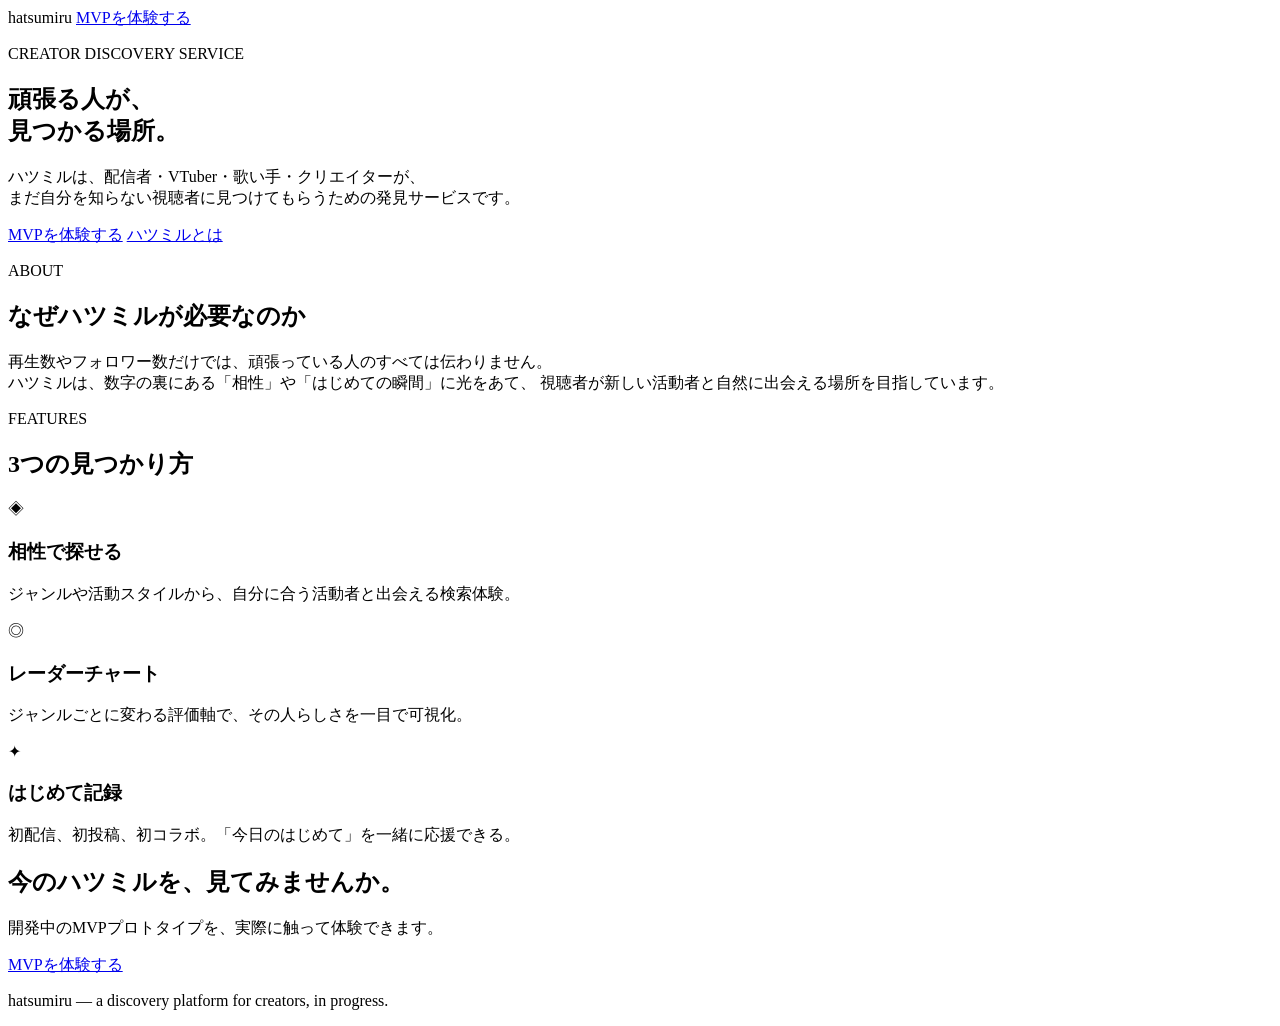
==== index.html @ c7d08354 "Rename hatsumiru-site/index.html to index.html" ====
<!DOCTYPE html>
<html lang="ja">
<head>
<meta charset="UTF-8">
<meta name="viewport" content="width=device-width, initial-scale=1.0">
<title>ハツミル - 頑張る人が、見つかる場所。</title>
<meta name="description" content="ハツミルは、配信者・VTuber・歌い手・クリエイターが、まだ自分を知らない視聴者に見つけてもらうための発見サービスです。">
<link rel="preconnect" href="https://fonts.googleapis.com">
<link href="https://fonts.googleapis.com/css2?family=Zen+Kaku+Gothic+New:wght@500;700;900&family=Noto+Sans+JP:wght@400;500;700&family=JetBrains+Mono:wght@400;500&display=swap" rel="stylesheet">
<link rel="stylesheet" href="styles.css">
</head>
<body>

<div class="bg-glow"></div>

<header class="nav">
  <div class="nav-inner">
    <span class="logo">hatsumiru</span>
    <a href="mvp/" class="nav-cta">MVPを体験する</a>
  </div>
</header>

<main>

  <section class="hero">
    <p class="eyebrow mono">CREATOR DISCOVERY SERVICE</p>
    <h1 class="hero-title">
      頑張る人が、<br>見つかる場所。
    </h1>
    <p class="hero-lead">
      ハツミルは、配信者・VTuber・歌い手・クリエイターが、<br class="br-pc">
      まだ自分を知らない視聴者に見つけてもらうための発見サービスです。
    </p>
    <div class="hero-actions">
      <a href="mvp/" class="btn btn-primary">MVPを体験する</a>
      <a href="#about" class="btn btn-ghost">ハツミルとは</a>
    </div>
  </section>

  <section id="about" class="section">
    <p class="section-label mono">ABOUT</p>
    <h2 class="section-title">なぜハツミルが必要なのか</h2>
    <p class="section-text">
      再生数やフォロワー数だけでは、頑張っている人のすべては伝わりません。<br>
      ハツミルは、数字の裏にある「相性」や「はじめての瞬間」に光をあて、
      視聴者が新しい活動者と自然に出会える場所を目指しています。
    </p>
  </section>

  <section class="section features">
    <p class="section-label mono">FEATURES</p>
    <h2 class="section-title">3つの見つかり方</h2>

    <div class="feature-grid">
      <div class="feature-card">
        <div class="feature-icon">◈</div>
        <h3>相性で探せる</h3>
        <p>ジャンルや活動スタイルから、自分に合う活動者と出会える検索体験。</p>
      </div>
      <div class="feature-card">
        <div class="feature-icon">◎</div>
        <h3>レーダーチャート</h3>
        <p>ジャンルごとに変わる評価軸で、その人らしさを一目で可視化。</p>
      </div>
      <div class="feature-card">
        <div class="feature-icon">✦</div>
        <h3>はじめて記録</h3>
        <p>初配信、初投稿、初コラボ。「今日のはじめて」を一緒に応援できる。</p>
      </div>
    </div>
  </section>

  <section class="section cta">
    <h2 class="section-title">今のハツミルを、見てみませんか。</h2>
    <p class="section-text">開発中のMVPプロトタイプを、実際に触って体験できます。</p>
    <a href="mvp/" class="btn btn-primary btn-large">MVPを体験する</a>
  </section>

</main>

<footer class="footer">
  <p class="mono">hatsumiru — a discovery platform for creators, in progress.</p>
</footer>

<script src="script.js"></script>
</body>
</html>
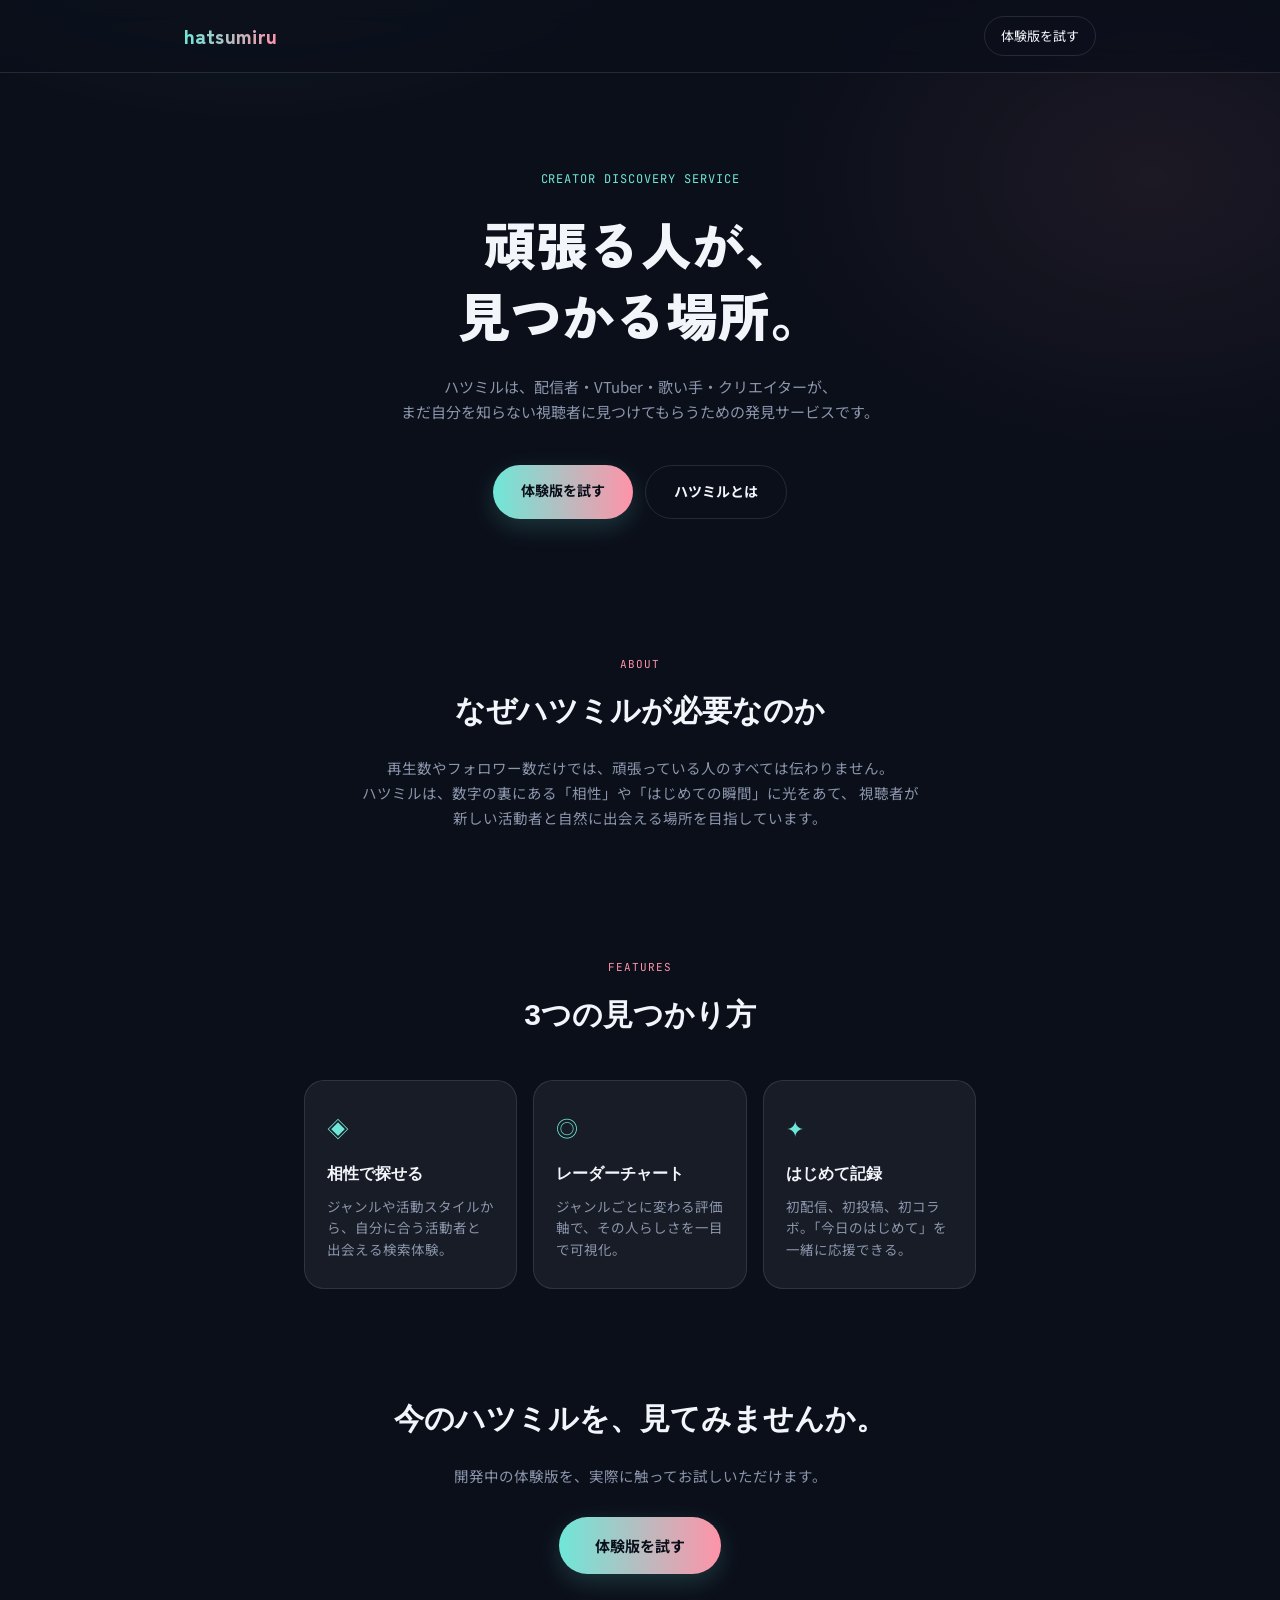
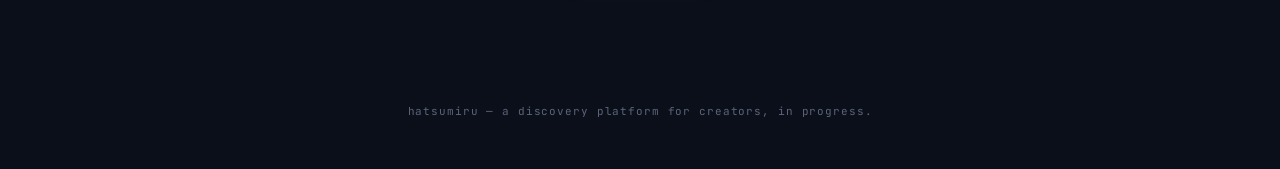
==== commit 6ff67b55: "Update index.html" ====
--- a/index.html
+++ b/index.html
@@ -16,7 +16,7 @@
 <header class="nav">
   <div class="nav-inner">
     <span class="logo">hatsumiru</span>
-    <a href="mvp/" class="nav-cta">MVPを体験する</a>
+    <a href="mvp/" class="nav-cta">体験版を試す</a>
   </div>
 </header>
 
@@ -32,7 +32,7 @@
       まだ自分を知らない視聴者に見つけてもらうための発見サービスです。
     </p>
     <div class="hero-actions">
-      <a href="mvp/" class="btn btn-primary">MVPを体験する</a>
+      <a href="mvp/" class="btn btn-primary">体験版を試す</a>
       <a href="#about" class="btn btn-ghost">ハツミルとは</a>
     </div>
   </section>
@@ -72,8 +72,8 @@
 
   <section class="section cta">
     <h2 class="section-title">今のハツミルを、見てみませんか。</h2>
-    <p class="section-text">開発中のMVPプロトタイプを、実際に触って体験できます。</p>
-    <a href="mvp/" class="btn btn-primary btn-large">MVPを体験する</a>
+    <p class="section-text">開発中の体験版を、実際に触ってお試しいただけます。</p>
+    <a href="mvp/" class="btn btn-primary btn-large">体験版を試す</a>
   </section>
 
 </main>
--- a/styles.css
+++ b/styles.css
@@ -0,0 +1,201 @@
+:root{
+  --bg: #0B0F1A;
+  --bg-soft: #10162A;
+  --glass: rgba(255,255,255,0.055);
+  --glass-strong: rgba(255,255,255,0.09);
+  --border: rgba(255,255,255,0.11);
+  --aqua: #6EE7D8;
+  --aqua-dim: rgba(110,231,216,0.35);
+  --coral: #FF93A8;
+  --coral-dim: rgba(255,147,168,0.35);
+  --text: #F2F5FA;
+  --muted: #8B96AC;
+  --muted-dim: #5B647A;
+}
+
+*{ box-sizing: border-box; margin: 0; padding: 0; }
+
+html{ scroll-behavior: smooth; }
+
+body{
+  background:
+    radial-gradient(ellipse 800px 500px at 20% -10%, rgba(110,231,216,0.10), transparent 60%),
+    radial-gradient(ellipse 700px 500px at 90% 10%, rgba(255,147,168,0.07), transparent 55%),
+    var(--bg);
+  color: var(--text);
+  font-family: 'Noto Sans JP', sans-serif;
+  min-height: 100vh;
+  line-height: 1.7;
+  overflow-x: hidden;
+}
+
+.mono{ font-family: 'JetBrains Mono', monospace; letter-spacing: 0.08em; }
+
+h1, h2, h3, .logo{ font-family: 'Zen Kaku Gothic New', sans-serif; }
+
+a{ color: inherit; text-decoration: none; }
+
+/* Nav */
+.nav{
+  position: sticky;
+  top: 0;
+  z-index: 20;
+  backdrop-filter: blur(12px);
+  background: rgba(11,15,26,0.7);
+  border-bottom: 1px solid var(--border);
+}
+.nav-inner{
+  max-width: 960px;
+  margin: 0 auto;
+  padding: 16px 24px;
+  display: flex;
+  align-items: center;
+  justify-content: space-between;
+}
+.logo{
+  font-weight: 900;
+  font-size: 20px;
+  letter-spacing: 0.02em;
+  background: linear-gradient(90deg, var(--aqua), var(--coral));
+  -webkit-background-clip: text;
+  background-clip: text;
+  color: transparent;
+}
+.nav-cta{
+  font-size: 13px;
+  padding: 8px 16px;
+  border: 1px solid var(--border);
+  border-radius: 999px;
+  color: var(--text);
+  transition: border-color .2s, color .2s;
+}
+.nav-cta:hover{ border-color: var(--aqua-dim); color: var(--aqua); }
+
+/* Hero */
+.hero{
+  max-width: 720px;
+  margin: 0 auto;
+  padding: 96px 24px 72px;
+  text-align: center;
+}
+.eyebrow{
+  font-size: 12px;
+  color: var(--aqua);
+  margin-bottom: 20px;
+}
+.hero-title{
+  font-weight: 900;
+  font-size: clamp(32px, 6vw, 52px);
+  line-height: 1.35;
+  margin-bottom: 24px;
+}
+.hero-lead{
+  color: var(--muted);
+  font-size: 15px;
+  margin-bottom: 40px;
+}
+.br-pc{ display: inline; }
+
+.hero-actions{
+  display: flex;
+  gap: 12px;
+  justify-content: center;
+  flex-wrap: wrap;
+}
+
+.btn{
+  display: inline-block;
+  padding: 14px 28px;
+  border-radius: 999px;
+  font-weight: 700;
+  font-size: 14px;
+  transition: transform .2s, box-shadow .2s, border-color .2s;
+}
+.btn-primary{
+  background: linear-gradient(90deg, var(--aqua), var(--coral));
+  color: #0B0F1A;
+  box-shadow: 0 8px 24px rgba(110,231,216,0.18);
+}
+.btn-primary:hover{ transform: translateY(-2px); }
+.btn-ghost{
+  border: 1px solid var(--border);
+  color: var(--text);
+}
+.btn-ghost:hover{ border-color: var(--aqua-dim); color: var(--aqua); }
+.btn-large{ padding: 16px 36px; font-size: 15px; }
+
+/* Sections */
+.section{
+  max-width: 720px;
+  margin: 0 auto;
+  padding: 64px 24px;
+  text-align: center;
+}
+.section-label{
+  font-size: 11px;
+  color: var(--coral);
+  margin-bottom: 12px;
+}
+.section-title{
+  font-size: clamp(22px, 4vw, 30px);
+  font-weight: 700;
+  margin-bottom: 20px;
+}
+.section-text{
+  color: var(--muted);
+  font-size: 14.5px;
+  max-width: 560px;
+  margin: 0 auto;
+}
+
+/* Features */
+.feature-grid{
+  display: grid;
+  grid-template-columns: repeat(3, 1fr);
+  gap: 16px;
+  margin-top: 40px;
+  text-align: left;
+}
+.feature-card{
+  background: var(--glass);
+  border: 1px solid var(--border);
+  border-radius: 20px;
+  padding: 28px 22px;
+  transition: border-color .2s, transform .2s;
+}
+.feature-card:hover{
+  border-color: var(--aqua-dim);
+  transform: translateY(-4px);
+}
+.feature-icon{
+  font-size: 22px;
+  color: var(--aqua);
+  margin-bottom: 14px;
+}
+.feature-card h3{
+  font-size: 16px;
+  margin-bottom: 8px;
+}
+.feature-card p{
+  color: var(--muted);
+  font-size: 13.5px;
+  line-height: 1.6;
+}
+
+.cta{
+  padding-top: 40px;
+  padding-bottom: 96px;
+}
+.cta .btn{ margin-top: 28px; }
+
+.footer{
+  text-align: center;
+  padding: 32px 24px 48px;
+  color: var(--muted-dim);
+  font-size: 11px;
+}
+
+@media (max-width: 640px){
+  .feature-grid{ grid-template-columns: 1fr; }
+  .br-pc{ display: none; }
+}
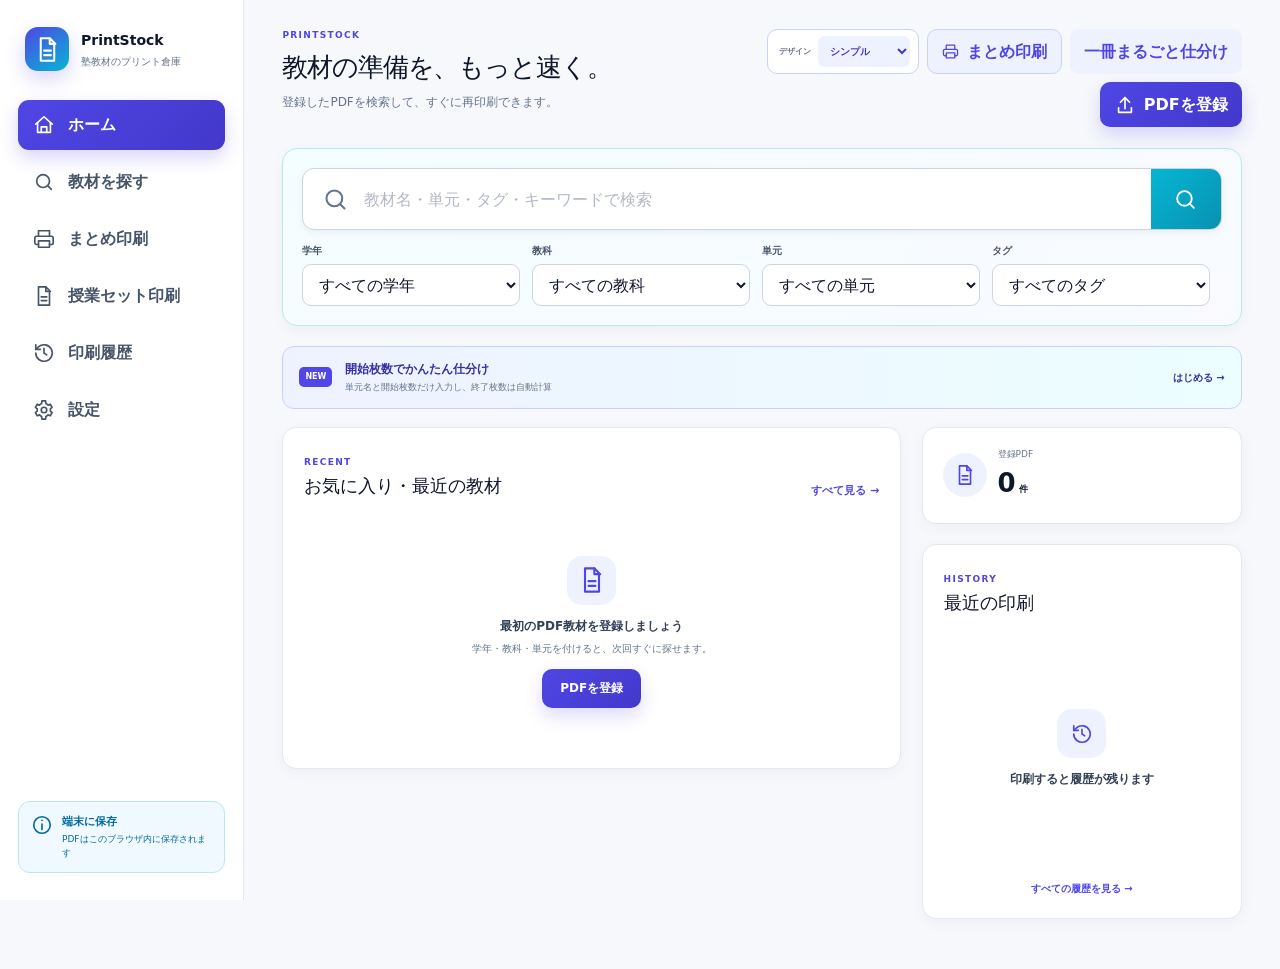
==== commit 67042d83: "Add files via upload" ====
--- a/index.html
+++ b/index.html
@@ -1,87 +1 @@
-<!DOCTYPE html>
-<html lang="ja">
-<head>
-<meta charset="UTF-8">
-<meta name="viewport" content="width=device-width, initial-scale=1.0">
-<title>ハツミル - 頑張る人が、見つかる場所。</title>
-<meta name="description" content="ハツミルは、配信者・VTuber・歌い手・クリエイターが、まだ自分を知らない視聴者に見つけてもらうための発見サービスです。">
-<link rel="preconnect" href="https://fonts.googleapis.com">
-<link href="https://fonts.googleapis.com/css2?family=Zen+Kaku+Gothic+New:wght@500;700;900&family=Noto+Sans+JP:wght@400;500;700&family=JetBrains+Mono:wght@400;500&display=swap" rel="stylesheet">
-<link rel="stylesheet" href="styles.css">
-</head>
-<body>
-
-<div class="bg-glow"></div>
-
-<header class="nav">
-  <div class="nav-inner">
-    <span class="logo">hatsumiru</span>
-    <a href="mvp/" class="nav-cta">体験版を試す</a>
-  </div>
-</header>
-
-<main>
-
-  <section class="hero">
-    <p class="eyebrow mono">CREATOR DISCOVERY SERVICE</p>
-    <h1 class="hero-title">
-      頑張る人が、<br>見つかる場所。
-    </h1>
-    <p class="hero-lead">
-      ハツミルは、配信者・VTuber・歌い手・クリエイターが、<br class="br-pc">
-      まだ自分を知らない視聴者に見つけてもらうための発見サービスです。
-    </p>
-    <div class="hero-actions">
-      <a href="mvp/" class="btn btn-primary">体験版を試す</a>
-      <a href="#about" class="btn btn-ghost">ハツミルとは</a>
-    </div>
-  </section>
-
-  <section id="about" class="section">
-    <p class="section-label mono">ABOUT</p>
-    <h2 class="section-title">なぜハツミルが必要なのか</h2>
-    <p class="section-text">
-      再生数やフォロワー数だけでは、頑張っている人のすべては伝わりません。<br>
-      ハツミルは、数字の裏にある「相性」や「はじめての瞬間」に光をあて、
-      視聴者が新しい活動者と自然に出会える場所を目指しています。
-    </p>
-  </section>
-
-  <section class="section features">
-    <p class="section-label mono">FEATURES</p>
-    <h2 class="section-title">3つの見つかり方</h2>
-
-    <div class="feature-grid">
-      <div class="feature-card">
-        <div class="feature-icon">◈</div>
-        <h3>相性で探せる</h3>
-        <p>ジャンルや活動スタイルから、自分に合う活動者と出会える検索体験。</p>
-      </div>
-      <div class="feature-card">
-        <div class="feature-icon">◎</div>
-        <h3>レーダーチャート</h3>
-        <p>ジャンルごとに変わる評価軸で、その人らしさを一目で可視化。</p>
-      </div>
-      <div class="feature-card">
-        <div class="feature-icon">✦</div>
-        <h3>はじめて記録</h3>
-        <p>初配信、初投稿、初コラボ。「今日のはじめて」を一緒に応援できる。</p>
-      </div>
-    </div>
-  </section>
-
-  <section class="section cta">
-    <h2 class="section-title">今のハツミルを、見てみませんか。</h2>
-    <p class="section-text">開発中の体験版を、実際に触ってお試しいただけます。</p>
-    <a href="mvp/" class="btn btn-primary btn-large">体験版を試す</a>
-  </section>
-
-</main>
-
-<footer class="footer">
-  <p class="mono">hatsumiru — a discovery platform for creators, in progress.</p>
-</footer>
-
-<script src="script.js"></script>
-</body>
-</html>
+<!doctype html><html lang="ja"><head><meta charset="UTF-8"/><meta name="viewport" content="width=device-width, initial-scale=1.0"/><title>PrintStock</title><script type="module" crossorigin src="/assets/boot.js"></script><link rel="stylesheet" crossorigin href="/assets/index-DSxW56pE.css"></head><body><div id="root"></div></body></html>
--- a/assets/index-DSxW56pE.css
+++ b/assets/index-DSxW56pE.css
@@ -0,0 +1 @@
+@layer theme{@theme default{--font-sans: ui-sans-serif, system-ui, sans-serif, "Apple Color Emoji", "Segoe UI Emoji", "Segoe UI Symbol", "Noto Color Emoji"; --font-serif: ui-serif, Georgia, Cambria, "Times New Roman", Times, serif; --font-mono: ui-monospace, SFMono-Regular, Menlo, Monaco, Consolas, "Liberation Mono", "Courier New", monospace; --color-red-50: oklch(97.1% .013 17.38); --color-red-100: oklch(93.6% .032 17.717); --color-red-200: oklch(88.5% .062 18.334); --color-red-300: oklch(80.8% .114 19.571); --color-red-400: oklch(70.4% .191 22.216); --color-red-500: oklch(63.7% .237 25.331); --color-red-600: oklch(57.7% .245 27.325); --color-red-700: oklch(50.5% .213 27.518); --color-red-800: oklch(44.4% .177 26.899); --color-red-900: oklch(39.6% .141 25.723); --color-red-950: oklch(25.8% .092 26.042); --color-orange-50: oklch(98% .016 73.684); --color-orange-100: oklch(95.4% .038 75.164); --color-orange-200: oklch(90.1% .076 70.697); --color-orange-300: oklch(83.7% .128 66.29); --color-orange-400: oklch(75% .183 55.934); --color-orange-500: oklch(70.5% .213 47.604); --color-orange-600: oklch(64.6% .222 41.116); --color-orange-700: oklch(55.3% .195 38.402); --color-orange-800: oklch(47% .157 37.304); --color-orange-900: oklch(40.8% .123 38.172); --color-orange-950: oklch(26.6% .079 36.259); --color-amber-50: oklch(98.7% .022 95.277); --color-amber-100: oklch(96.2% .059 95.617); --color-amber-200: oklch(92.4% .12 95.746); --color-amber-300: oklch(87.9% .169 91.605); --color-amber-400: oklch(82.8% .189 84.429); --color-amber-500: oklch(76.9% .188 70.08); --color-amber-600: oklch(66.6% .179 58.318); --color-amber-700: oklch(55.5% .163 48.998); --color-amber-800: oklch(47.3% .137 46.201); --color-amber-900: oklch(41.4% .112 45.904); --color-amber-950: oklch(27.9% .077 45.635); --color-yellow-50: oklch(98.7% .026 102.212); --color-yellow-100: oklch(97.3% .071 103.193); --color-yellow-200: oklch(94.5% .129 101.54); --color-yellow-300: oklch(90.5% .182 98.111); --color-yellow-400: oklch(85.2% .199 91.936); --color-yellow-500: oklch(79.5% .184 86.047); --color-yellow-600: oklch(68.1% .162 75.834); --color-yellow-700: oklch(55.4% .135 66.442); --color-yellow-800: oklch(47.6% .114 61.907); --color-yellow-900: oklch(42.1% .095 57.708); --color-yellow-950: oklch(28.6% .066 53.813); --color-lime-50: oklch(98.6% .031 120.757); --color-lime-100: oklch(96.7% .067 122.328); --color-lime-200: oklch(93.8% .127 124.321); --color-lime-300: oklch(89.7% .196 126.665); --color-lime-400: oklch(84.1% .238 128.85); --color-lime-500: oklch(76.8% .233 130.85); --color-lime-600: oklch(64.8% .2 131.684); --color-lime-700: oklch(53.2% .157 131.589); --color-lime-800: oklch(45.3% .124 130.933); --color-lime-900: oklch(40.5% .101 131.063); --color-lime-950: oklch(27.4% .072 132.109); --color-green-50: oklch(98.2% .018 155.826); --color-green-100: oklch(96.2% .044 156.743); --color-green-200: oklch(92.5% .084 155.995); --color-green-300: oklch(87.1% .15 154.449); --color-green-400: oklch(79.2% .209 151.711); --color-green-500: oklch(72.3% .219 149.579); --color-green-600: oklch(62.7% .194 149.214); --color-green-700: oklch(52.7% .154 150.069); --color-green-800: oklch(44.8% .119 151.328); --color-green-900: oklch(39.3% .095 152.535); --color-green-950: oklch(26.6% .065 152.934); --color-emerald-50: oklch(97.9% .021 166.113); --color-emerald-100: oklch(95% .052 163.051); --color-emerald-200: oklch(90.5% .093 164.15); --color-emerald-300: oklch(84.5% .143 164.978); --color-emerald-400: oklch(76.5% .177 163.223); --color-emerald-500: oklch(69.6% .17 162.48); --color-emerald-600: oklch(59.6% .145 163.225); --color-emerald-700: oklch(50.8% .118 165.612); --color-emerald-800: oklch(43.2% .095 166.913); --color-emerald-900: oklch(37.8% .077 168.94); --color-emerald-950: oklch(26.2% .051 172.552); --color-teal-50: oklch(98.4% .014 180.72); --color-teal-100: oklch(95.3% .051 180.801); --color-teal-200: oklch(91% .096 180.426); --color-teal-300: oklch(85.5% .138 181.071); --color-teal-400: oklch(77.7% .152 181.912); --color-teal-500: oklch(70.4% .14 182.503); --color-teal-600: oklch(60% .118 184.704); --color-teal-700: oklch(51.1% .096 186.391); --color-teal-800: oklch(43.7% .078 188.216); --color-teal-900: oklch(38.6% .063 188.416); --color-teal-950: oklch(27.7% .046 192.524); --color-cyan-50: oklch(98.4% .019 200.873); --color-cyan-100: oklch(95.6% .045 203.388); --color-cyan-200: oklch(91.7% .08 205.041); --color-cyan-300: oklch(86.5% .127 207.078); --color-cyan-400: oklch(78.9% .154 211.53); --color-cyan-500: oklch(71.5% .143 215.221); --color-cyan-600: oklch(60.9% .126 221.723); --color-cyan-700: oklch(52% .105 223.128); --color-cyan-800: oklch(45% .085 224.283); --color-cyan-900: oklch(39.8% .07 227.392); --color-cyan-950: oklch(30.2% .056 229.695); --color-sky-50: oklch(97.7% .013 236.62); --color-sky-100: oklch(95.1% .026 236.824); --color-sky-200: oklch(90.1% .058 230.902); --color-sky-300: oklch(82.8% .111 230.318); --color-sky-400: oklch(74.6% .16 232.661); --color-sky-500: oklch(68.5% .169 237.323); --color-sky-600: oklch(58.8% .158 241.966); --color-sky-700: oklch(50% .134 242.749); --color-sky-800: oklch(44.3% .11 240.79); --color-sky-900: oklch(39.1% .09 240.876); --color-sky-950: oklch(29.3% .066 243.157); --color-blue-50: oklch(97% .014 254.604); --color-blue-100: oklch(93.2% .032 255.585); --color-blue-200: oklch(88.2% .059 254.128); --color-blue-300: oklch(80.9% .105 251.813); --color-blue-400: oklch(70.7% .165 254.624); --color-blue-500: oklch(62.3% .214 259.815); --color-blue-600: oklch(54.6% .245 262.881); --color-blue-700: oklch(48.8% .243 264.376); --color-blue-800: oklch(42.4% .199 265.638); --color-blue-900: oklch(37.9% .146 265.522); --color-blue-950: oklch(28.2% .091 267.935); --color-indigo-50: oklch(96.2% .018 272.314); --color-indigo-100: oklch(93% .034 272.788); --color-indigo-200: oklch(87% .065 274.039); --color-indigo-300: oklch(78.5% .115 274.713); --color-indigo-400: oklch(67.3% .182 276.935); --color-indigo-500: oklch(58.5% .233 277.117); --color-indigo-600: oklch(51.1% .262 276.966); --color-indigo-700: oklch(45.7% .24 277.023); --color-indigo-800: oklch(39.8% .195 277.366); --color-indigo-900: oklch(35.9% .144 278.697); --color-indigo-950: oklch(25.7% .09 281.288); --color-violet-50: oklch(96.9% .016 293.756); --color-violet-100: oklch(94.3% .029 294.588); --color-violet-200: oklch(89.4% .057 293.283); --color-violet-300: oklch(81.1% .111 293.571); --color-violet-400: oklch(70.2% .183 293.541); --color-violet-500: oklch(60.6% .25 292.717); --color-violet-600: oklch(54.1% .281 293.009); --color-violet-700: oklch(49.1% .27 292.581); --color-violet-800: oklch(43.2% .232 292.759); --color-violet-900: oklch(38% .189 293.745); --color-violet-950: oklch(28.3% .141 291.089); --color-purple-50: oklch(97.7% .014 308.299); --color-purple-100: oklch(94.6% .033 307.174); --color-purple-200: oklch(90.2% .063 306.703); --color-purple-300: oklch(82.7% .119 306.383); --color-purple-400: oklch(71.4% .203 305.504); --color-purple-500: oklch(62.7% .265 303.9); --color-purple-600: oklch(55.8% .288 302.321); --color-purple-700: oklch(49.6% .265 301.924); --color-purple-800: oklch(43.8% .218 303.724); --color-purple-900: oklch(38.1% .176 304.987); --color-purple-950: oklch(29.1% .149 302.717); --color-fuchsia-50: oklch(97.7% .017 320.058); --color-fuchsia-100: oklch(95.2% .037 318.852); --color-fuchsia-200: oklch(90.3% .076 319.62); --color-fuchsia-300: oklch(83.3% .145 321.434); --color-fuchsia-400: oklch(74% .238 322.16); --color-fuchsia-500: oklch(66.7% .295 322.15); --color-fuchsia-600: oklch(59.1% .293 322.896); --color-fuchsia-700: oklch(51.8% .253 323.949); --color-fuchsia-800: oklch(45.2% .211 324.591); --color-fuchsia-900: oklch(40.1% .17 325.612); --color-fuchsia-950: oklch(29.3% .136 325.661); --color-pink-50: oklch(97.1% .014 343.198); --color-pink-100: oklch(94.8% .028 342.258); --color-pink-200: oklch(89.9% .061 343.231); --color-pink-300: oklch(82.3% .12 346.018); --color-pink-400: oklch(71.8% .202 349.761); --color-pink-500: oklch(65.6% .241 354.308); --color-pink-600: oklch(59.2% .249 .584); --color-pink-700: oklch(52.5% .223 3.958); --color-pink-800: oklch(45.9% .187 3.815); --color-pink-900: oklch(40.8% .153 2.432); --color-pink-950: oklch(28.4% .109 3.907); --color-rose-50: oklch(96.9% .015 12.422); --color-rose-100: oklch(94.1% .03 12.58); --color-rose-200: oklch(89.2% .058 10.001); --color-rose-300: oklch(81% .117 11.638); --color-rose-400: oklch(71.2% .194 13.428); --color-rose-500: oklch(64.5% .246 16.439); --color-rose-600: oklch(58.6% .253 17.585); --color-rose-700: oklch(51.4% .222 16.935); --color-rose-800: oklch(45.5% .188 13.697); --color-rose-900: oklch(41% .159 10.272); --color-rose-950: oklch(27.1% .105 12.094); --color-slate-50: oklch(98.4% .003 247.858); --color-slate-100: oklch(96.8% .007 247.896); --color-slate-200: oklch(92.9% .013 255.508); --color-slate-300: oklch(86.9% .022 252.894); --color-slate-400: oklch(70.4% .04 256.788); --color-slate-500: oklch(55.4% .046 257.417); --color-slate-600: oklch(44.6% .043 257.281); --color-slate-700: oklch(37.2% .044 257.287); --color-slate-800: oklch(27.9% .041 260.031); --color-slate-900: oklch(20.8% .042 265.755); --color-slate-950: oklch(12.9% .042 264.695); --color-gray-50: oklch(98.5% .002 247.839); --color-gray-100: oklch(96.7% .003 264.542); --color-gray-200: oklch(92.8% .006 264.531); --color-gray-300: oklch(87.2% .01 258.338); --color-gray-400: oklch(70.7% .022 261.325); --color-gray-500: oklch(55.1% .027 264.364); --color-gray-600: oklch(44.6% .03 256.802); --color-gray-700: oklch(37.3% .034 259.733); --color-gray-800: oklch(27.8% .033 256.848); --color-gray-900: oklch(21% .034 264.665); --color-gray-950: oklch(13% .028 261.692); --color-zinc-50: oklch(98.5% 0 0); --color-zinc-100: oklch(96.7% .001 286.375); --color-zinc-200: oklch(92% .004 286.32); --color-zinc-300: oklch(87.1% .006 286.286); --color-zinc-400: oklch(70.5% .015 286.067); --color-zinc-500: oklch(55.2% .016 285.938); --color-zinc-600: oklch(44.2% .017 285.786); --color-zinc-700: oklch(37% .013 285.805); --color-zinc-800: oklch(27.4% .006 286.033); --color-zinc-900: oklch(21% .006 285.885); --color-zinc-950: oklch(14.1% .005 285.823); --color-neutral-50: oklch(98.5% 0 0); --color-neutral-100: oklch(97% 0 0); --color-neutral-200: oklch(92.2% 0 0); --color-neutral-300: oklch(87% 0 0); --color-neutral-400: oklch(70.8% 0 0); --color-neutral-500: oklch(55.6% 0 0); --color-neutral-600: oklch(43.9% 0 0); --color-neutral-700: oklch(37.1% 0 0); --color-neutral-800: oklch(26.9% 0 0); --color-neutral-900: oklch(20.5% 0 0); --color-neutral-950: oklch(14.5% 0 0); --color-stone-50: oklch(98.5% .001 106.423); --color-stone-100: oklch(97% .001 106.424); --color-stone-200: oklch(92.3% .003 48.717); --color-stone-300: oklch(86.9% .005 56.366); --color-stone-400: oklch(70.9% .01 56.259); --color-stone-500: oklch(55.3% .013 58.071); --color-stone-600: oklch(44.4% .011 73.639); --color-stone-700: oklch(37.4% .01 67.558); --color-stone-800: oklch(26.8% .007 34.298); --color-stone-900: oklch(21.6% .006 56.043); --color-stone-950: oklch(14.7% .004 49.25); --color-mauve-50: oklch(98.5% 0 0); --color-mauve-100: oklch(96% .003 325.6); --color-mauve-200: oklch(92.2% .005 325.62); --color-mauve-300: oklch(86.5% .012 325.68); --color-mauve-400: oklch(71.1% .019 323.02); --color-mauve-500: oklch(54.2% .034 322.5); --color-mauve-600: oklch(43.5% .029 321.78); --color-mauve-700: oklch(36.4% .029 323.89); --color-mauve-800: oklch(26.3% .024 320.12); --color-mauve-900: oklch(21.2% .019 322.12); --color-mauve-950: oklch(14.5% .008 326); --color-olive-50: oklch(98.8% .003 106.5); --color-olive-100: oklch(96.6% .005 106.5); --color-olive-200: oklch(93% .007 106.5); --color-olive-300: oklch(88% .011 106.6); --color-olive-400: oklch(73.7% .021 106.9); --color-olive-500: oklch(58% .031 107.3); --color-olive-600: oklch(46.6% .025 107.3); --color-olive-700: oklch(39.4% .023 107.4); --color-olive-800: oklch(28.6% .016 107.4); --color-olive-900: oklch(22.8% .013 107.4); --color-olive-950: oklch(15.3% .006 107.1); --color-mist-50: oklch(98.7% .002 197.1); --color-mist-100: oklch(96.3% .002 197.1); --color-mist-200: oklch(92.5% .005 214.3); --color-mist-300: oklch(87.2% .007 219.6); --color-mist-400: oklch(72.3% .014 214.4); --color-mist-500: oklch(56% .021 213.5); --color-mist-600: oklch(45% .017 213.2); --color-mist-700: oklch(37.8% .015 216); --color-mist-800: oklch(27.5% .011 216.9); --color-mist-900: oklch(21.8% .008 223.9); --color-mist-950: oklch(14.8% .004 228.8); --color-taupe-50: oklch(98.6% .002 67.8); --color-taupe-100: oklch(96% .002 17.2); --color-taupe-200: oklch(92.2% .005 34.3); --color-taupe-300: oklch(86.8% .007 39.5); --color-taupe-400: oklch(71.4% .014 41.2); --color-taupe-500: oklch(54.7% .021 43.1); --color-taupe-600: oklch(43.8% .017 39.3); --color-taupe-700: oklch(36.7% .016 35.7); --color-taupe-800: oklch(26.8% .011 36.5); --color-taupe-900: oklch(21.4% .009 43.1); --color-taupe-950: oklch(14.7% .004 49.3); --color-black: #000; --color-white: #fff; --spacing: .25rem; --breakpoint-sm: 40rem; --breakpoint-md: 48rem; --breakpoint-lg: 64rem; --breakpoint-xl: 80rem; --breakpoint-2xl: 96rem; --container-3xs: 16rem; --container-2xs: 18rem; --container-xs: 20rem; --container-sm: 24rem; --container-md: 28rem; --container-lg: 32rem; --container-xl: 36rem; --container-2xl: 42rem; --container-3xl: 48rem; --container-4xl: 56rem; --container-5xl: 64rem; --container-6xl: 72rem; --container-7xl: 80rem; --text-xs: .75rem; --text-xs--line-height: calc(1 / .75); --text-sm: .875rem; --text-sm--line-height: calc(1.25 / .875); --text-base: 1rem; --text-base--line-height: calc(1.5 / 1); --text-lg: 1.125rem; --text-lg--line-height: calc(1.75 / 1.125); --text-xl: 1.25rem; --text-xl--line-height: calc(1.75 / 1.25); --text-2xl: 1.5rem; --text-2xl--line-height: calc(2 / 1.5); --text-3xl: 1.875rem; --text-3xl--line-height: calc(2.25 / 1.875); --text-4xl: 2.25rem; --text-4xl--line-height: calc(2.5 / 2.25); --text-5xl: 3rem; --text-5xl--line-height: 1; --text-6xl: 3.75rem; --text-6xl--line-height: 1; --text-7xl: 4.5rem; --text-7xl--line-height: 1; --text-8xl: 6rem; --text-8xl--line-height: 1; --text-9xl: 8rem; --text-9xl--line-height: 1; --font-weight-thin: 100; --font-weight-extralight: 200; --font-weight-light: 300; --font-weight-normal: 400; --font-weight-medium: 500; --font-weight-semibold: 600; --font-weight-bold: 700; --font-weight-extrabold: 800; --font-weight-black: 900; --tracking-tighter: -.05em; --tracking-tight: -.025em; --tracking-normal: 0em; --tracking-wide: .025em; --tracking-wider: .05em; --tracking-widest: .1em; --leading-tight: 1.25; --leading-snug: 1.375; --leading-normal: 1.5; --leading-relaxed: 1.625; --leading-loose: 2; --radius-xs: .125rem; --radius-sm: .25rem; --radius-md: .375rem; --radius-lg: .5rem; --radius-xl: .75rem; --radius-2xl: 1rem; --radius-3xl: 1.5rem; --radius-4xl: 2rem; --shadow-2xs: 0 1px #0000000d; --shadow-xs: 0 1px 2px 0 #0000000d; --shadow-sm: 0 1px 3px 0 #0000001a, 0 1px 2px -1px #0000001a; --shadow-md: 0 4px 6px -1px #0000001a, 0 2px 4px -2px #0000001a; --shadow-lg: 0 10px 15px -3px #0000001a, 0 4px 6px -4px #0000001a; --shadow-xl: 0 20px 25px -5px #0000001a, 0 8px 10px -6px #0000001a; --shadow-2xl: 0 25px 50px -12px #00000040; --inset-shadow-2xs: inset 0 1px #0000000d; --inset-shadow-xs: inset 0 1px 1px #0000000d; --inset-shadow-sm: inset 0 2px 4px #0000000d; --drop-shadow-xs: 0 1px 1px #0000000d; --drop-shadow-sm: 0 1px 2px #00000026; --drop-shadow-md: 0 3px 3px #0000001f; --drop-shadow-lg: 0 4px 4px #00000026; --drop-shadow-xl: 0 9px 7px #0000001a; --drop-shadow-2xl: 0 25px 25px #00000026; --text-shadow-2xs: 0px 1px 0px #00000026; --text-shadow-xs: 0px 1px 1px #0003; --text-shadow-sm: 0px 1px 0px #00000013, 0px 1px 1px #00000013, 0px 2px 2px #00000013; --text-shadow-md: 0px 1px 1px #0000001a, 0px 1px 2px #0000001a, 0px 2px 4px #0000001a; --text-shadow-lg: 0px 1px 2px #0000001a, 0px 3px 2px #0000001a, 0px 4px 8px #0000001a; --ease-in: cubic-bezier(.4, 0, 1, 1); --ease-out: cubic-bezier(0, 0, .2, 1); --ease-in-out: cubic-bezier(.4, 0, .2, 1); --animate-spin: spin 1s linear infinite; --animate-ping: ping 1s cubic-bezier(0, 0, .2, 1) infinite; --animate-pulse: pulse 2s cubic-bezier(.4, 0, .6, 1) infinite; --animate-bounce: bounce 1s infinite; @keyframes spin { to { transform: rotate(360deg); } } @keyframes ping { 75%, 100% { transform: scale(2); opacity: 0; } } @keyframes pulse { 50% { opacity: .5; } } @keyframes bounce { 0%, 100% { transform: translateY(-25%); animation-timing-function: cubic-bezier(.8, 0, 1, 1); } 50% { transform: none; animation-timing-function: cubic-bezier(0, 0, .2, 1); } } --blur-xs: 4px; --blur-sm: 8px; --blur-md: 12px; --blur-lg: 16px; --blur-xl: 24px; --blur-2xl: 40px; --blur-3xl: 64px; --perspective-dramatic: 100px; --perspective-near: 300px; --perspective-normal: 500px; --perspective-midrange: 800px; --perspective-distant: 1200px; --aspect-video: 16 / 9; --default-transition-duration: .15s; --default-transition-timing-function: cubic-bezier(.4, 0, .2, 1); --default-font-family: --theme(--font-sans, initial); --default-font-feature-settings: --theme(--font-sans--font-feature-settings, initial); --default-font-variation-settings: --theme(--font-sans--font-variation-settings, initial); --default-mono-font-family: --theme(--font-mono, initial); --default-mono-font-feature-settings: --theme(--font-mono--font-feature-settings, initial); --default-mono-font-variation-settings: --theme(--font-mono--font-variation-settings, initial);}@theme default inline reference{--blur: 8px; --shadow: 0 1px 3px 0 #0000001a, 0 1px 2px -1px #0000001a; --shadow-inner: inset 0 2px 4px 0 #0000000d; --drop-shadow: 0 1px 2px #0000001a, 0 1px 1px #0000000f; --radius: .25rem; --max-width-prose: 65ch;}}@layer base{*,:after,:before,::backdrop{box-sizing:border-box;border:0 solid;margin:0;padding:0}::file-selector-button{box-sizing:border-box;border:0 solid;margin:0;padding:0}html,:host{-webkit-text-size-adjust:100%;tab-size:4;line-height:1.5;font-family:--theme(--default-font-family, ui-sans-serif, system-ui, sans-serif, "Apple Color Emoji", "Segoe UI Emoji", "Segoe UI Symbol", "Noto Color Emoji");font-feature-settings:--theme(--default-font-feature-settings, normal);font-variation-settings:--theme(--default-font-variation-settings, normal);-webkit-tap-highlight-color:transparent}hr{height:0;color:inherit;border-top-width:1px}abbr:where([title]){-webkit-text-decoration:underline dotted;text-decoration:underline dotted}h1,h2,h3,h4,h5,h6{font-size:inherit;font-weight:inherit}a{color:inherit;-webkit-text-decoration:inherit;-webkit-text-decoration:inherit;text-decoration:inherit}b,strong{font-weight:bolder}code,kbd,samp,pre{font-family:--theme(--default-mono-font-family, ui-monospace, SFMono-Regular, Menlo, Monaco, Consolas, "Liberation Mono", "Courier New", monospace);font-feature-settings:--theme(--default-mono-font-feature-settings, normal);font-variation-settings:--theme(--default-mono-font-variation-settings, normal);font-size:1em}small{font-size:80%}sub,sup{vertical-align:baseline;font-size:75%;line-height:0;position:relative}sub{bottom:-.25em}sup{top:-.5em}table{text-indent:0;border-color:inherit;border-collapse:collapse}:-moz-focusring{outline:auto}progress{vertical-align:baseline}summary{display:list-item}ol,ul,menu{list-style:none}img,svg,video,canvas,audio,iframe,embed,object{vertical-align:middle;display:block}img,video{max-width:100%;height:auto}button,input,select,optgroup,textarea{font:inherit;font-feature-settings:inherit;font-variation-settings:inherit;letter-spacing:inherit;color:inherit;opacity:1;background-color:#0000;border-radius:0}::file-selector-button{font:inherit;font-feature-settings:inherit;font-variation-settings:inherit;letter-spacing:inherit;color:inherit;opacity:1;background-color:#0000;border-radius:0}:where(select:is([multiple],[size])) optgroup{font-weight:bolder}:where(select:is([multiple],[size])) optgroup option{padding-inline-start:20px}::file-selector-button{margin-inline-end:4px}::placeholder{opacity:1}@supports (not ((-webkit-appearance:-apple-pay-button))) or (contain-intrinsic-size:1px){::placeholder{color:color-mix(in oklab, currentcolor 50%, transparent)}}textarea{resize:vertical}::-webkit-search-decoration{-webkit-appearance:none}::-webkit-date-and-time-value{min-height:1lh;text-align:inherit}::-webkit-datetime-edit{display:inline-flex}::-webkit-datetime-edit-fields-wrapper{padding:0}::-webkit-datetime-edit{padding-block:0}::-webkit-datetime-edit-year-field{padding-block:0}::-webkit-datetime-edit-month-field{padding-block:0}::-webkit-datetime-edit-day-field{padding-block:0}::-webkit-datetime-edit-hour-field{padding-block:0}::-webkit-datetime-edit-minute-field{padding-block:0}::-webkit-datetime-edit-second-field{padding-block:0}::-webkit-datetime-edit-millisecond-field{padding-block:0}::-webkit-datetime-edit-meridiem-field{padding-block:0}::-webkit-calendar-picker-indicator{line-height:1}:-moz-ui-invalid{box-shadow:none}button,input:where([type=button],[type=reset],[type=submit]){appearance:button}::file-selector-button{appearance:button}::-webkit-inner-spin-button{height:auto}::-webkit-outer-spin-button{height:auto}[hidden]:where(:not([hidden=until-found])){display:none!important}}@layer components;@layer utilities{@tailwind utilities;}:root{--indigo:#4f46e5;--deep:#3730a3;--cyan:#06b6d4;--ink:#0f172a;--muted:#64748b;--line:#e2e8f0;--bg:#f6f8fc}*{box-sizing:border-box}html,body{background:var(--bg);color:var(--ink);margin:0;font-family:Noto Sans JP,Hiragino Sans,Yu Gothic,system-ui,sans-serif}button,input,select,textarea{font:inherit}button{cursor:pointer}.icon{flex:none}.app-shell{min-height:100vh}.sidebar{border-right:1px solid var(--line);z-index:20;background:#fff;flex-direction:column;width:244px;padding:27px 18px;display:flex;position:fixed;inset:0 auto 0 0}.brand{align-items:center;gap:12px;padding:0 7px 29px;display:flex}.brand-icon,.round{width:44px;height:44px;color:var(--indigo);background:#eef2ff;border-radius:13px;flex:none;place-items:center;display:grid}.brand-icon{color:#fff;background:linear-gradient(145deg, var(--indigo), var(--cyan));box-shadow:0 8px 20px #4f46e538}.brand strong,.brand small{display:block}.brand strong{font-size:14px}.brand small{color:var(--muted);margin-top:3px;font-size:10px}.sidebar nav{gap:7px;display:grid}.sidebar nav button{color:#475569;text-align:left;background:0 0;border:0;border-radius:11px;align-items:center;gap:13px;padding:13px 15px;font-weight:700;display:flex}.sidebar nav button:hover{background:#f1f5f9}.sidebar nav button.active{color:#fff;background:linear-gradient(135deg, var(--indigo), #4338ca);box-shadow:0 8px 18px #4f46e538}.side-note{color:#0369a1;background:#f0f9ff;border:1px solid #bae6fd;border-radius:12px;gap:9px;margin-top:auto;padding:12px;display:flex}.side-note b,.side-note small{display:block}.side-note b{font-size:11px}.side-note small{margin-top:3px;font-size:9px;line-height:1.5}.main{min-height:100vh;margin-left:244px;padding:29px clamp(22px,3vw,46px) 50px}.topbar,.search-panel,.dashboard,.full-panel{width:100%;max-width:1500px;margin-left:auto;margin-right:auto}.topbar{justify-content:space-between;align-items:center;gap:20px;margin-bottom:21px;display:flex}.topbar p,.section-head span,.modal-head small{color:var(--indigo);letter-spacing:.15em;margin:0 0 5px;font-size:9px;font-weight:850}.topbar h1{letter-spacing:-.045em;margin:0;font-size:clamp(24px,2.2vw,34px)}.topbar>div>span{color:var(--muted);margin-top:7px;font-size:12px;display:block}.primary,.secondary{border:0;border-radius:10px;justify-content:center;align-items:center;gap:8px;min-height:45px;padding:0 18px;font-weight:750;display:inline-flex}.primary{color:#fff;background:linear-gradient(135deg, var(--indigo), #4338ca);box-shadow:0 8px 18px #4f46e533}.primary:hover{transform:translateY(-1px)}.primary.small{min-height:39px;font-size:12px}.secondary{color:#334155;background:#f1f5f9}.search-panel{background:linear-gradient(135deg,#f4fdff,#f8faff);border:1px solid #b7e8f1;border-radius:15px;margin-bottom:20px;padding:19px;box-shadow:0 4px 14px #0f172a0a}.search{color:#64748b;background:#fff;border:1px solid #cbd5e1;border-radius:12px;align-items:center;height:62px;padding-left:19px;display:flex;overflow:hidden;box-shadow:0 3px 8px #0f172a0d}.search input{border:0;outline:0;flex:1;min-width:0;height:100%;padding:0 15px;font-size:16px}.search button{color:#fff;background:linear-gradient(135deg, var(--cyan), #0891b2);border:0;place-items:center;width:70px;height:100%;display:grid}.filters{grid-template-columns:repeat(3,minmax(0,1fr)) auto;align-items:end;gap:12px;margin-top:13px;display:grid}.filters label,.form-grid label,.print-options label{gap:6px;display:grid}.filters label>span,.form-grid label>span,.print-options label>span{color:#475569;font-size:10px;font-weight:750}.filters select,.form-grid input,.form-grid select,.print-options select{background:#fff;border:1px solid #cbd5e1;border-radius:9px;outline:0;width:100%;height:42px;padding:0 12px}.form-grid textarea{resize:vertical;border:1px solid #cbd5e1;border-radius:9px;outline:0;width:100%;padding:11px 12px}.filters select:focus,.form-grid input:focus,.form-grid select:focus,.form-grid textarea:focus{border-color:var(--indigo);box-shadow:0 0 0 3px #4f46e51c}.reset{height:42px;color:var(--indigo);background:0 0;border:0;font-size:11px;font-weight:750}.dashboard{grid-template-columns:minmax(0,1.7fr) minmax(320px,.8fr);align-items:start;gap:20px;display:grid}.panel,.stats{border:1px solid var(--line);background:#fff;border-radius:14px;box-shadow:0 4px 16px #0f172a0a}.material-panel,.history-card,.full-panel{padding:19px}.section-head{justify-content:space-between;align-items:flex-end;gap:15px;padding:1px 2px 15px;display:flex}.section-head h2{margin:0;font-size:18px}.section-head button{color:var(--indigo);background:0 0;border:0;font-size:11px;font-weight:750}.material-list{border-top:1px solid var(--line)}.material-row{border-bottom:1px solid var(--line);grid-template-columns:42px minmax(180px,1fr) 86px 52px auto;align-items:center;gap:12px;min-height:88px;display:grid}.material-row:hover{background:#fafbff}.pdf-mark{color:#ef4444;border:2px solid #ef4444;border-radius:3px;place-items:end center;width:34px;height:43px;padding-bottom:6px;font-size:8px;font-weight:900;display:grid;position:relative}.pdf-mark:after{content:"";background:#fff;border-bottom:2px solid #ef4444;border-left:2px solid #ef4444;width:10px;height:10px;position:absolute;top:-2px;right:-2px}.material-main{min-width:0}.material-main h3{text-overflow:ellipsis;white-space:nowrap;margin:0 0 7px;font-size:12px;overflow:hidden}.material-main small{display:none}.chips{flex-wrap:wrap;gap:5px;display:flex}.chips span{color:#4338ca;background:#eef2ff;border:1px solid #dbeafe;border-radius:5px;padding:3px 7px;font-size:9px;font-weight:700}.chips span:nth-child(2){color:#0e7490;background:#ecfeff;border-color:#cffafe}.meta{gap:3px;display:grid}.meta span{color:#94a3b8;font-size:8px}.meta b{color:#475569;font-size:9px}.actions{align-items:center;gap:5px;display:flex}.icon-button,.print-button{min-height:35px;color:var(--indigo);background:#fff;border:1px solid #c7d2fe;border-radius:8px;justify-content:center;align-items:center;gap:6px;font-size:10px;font-weight:750;display:inline-flex}.icon-button{width:34px}.print-button{padding:0 10px}.icon-button:hover,.print-button:hover{background:#eef2ff}.icon-button.danger{color:#94a3b8;border-color:#0000}.icon-button.danger:hover{color:#dc2626;background:#fef2f2}.right{gap:20px;display:grid}.stats{grid-template-columns:1fr 1fr;padding:17px 8px;display:grid}.stats>div{align-items:center;gap:11px;padding:3px 12px;display:flex}.stats>div+div{border-left:1px solid var(--line)}.round{border-radius:50%}.round.cyan{color:#0891b2;background:#ecfeff}.stats p{color:var(--muted);margin:0;font-size:9px}.stats p b{color:var(--ink);margin-top:3px;font-size:26px;display:block}.stats small{margin-left:3px;font-size:9px}.mini-history{border-top:1px solid var(--line)}.mini-history>div{border-bottom:1px solid var(--line);color:#ef4444;grid-template-columns:28px minmax(0,1fr) auto;align-items:center;gap:9px;padding:11px 1px;display:grid}.mini-history p{min-width:0;color:var(--ink);margin:0}.mini-history b,.mini-history p span{text-overflow:ellipsis;white-space:nowrap;display:block;overflow:hidden}.mini-history b{font-size:10px}.mini-history p span,.mini-history time{color:var(--muted);margin-top:3px;font-size:8px}.full-link{width:100%;color:var(--indigo);background:0 0;border:0;padding:15px 0 1px;font-size:10px;font-weight:750}.full-panel{min-height:420px}.empty{text-align:center;min-height:235px;color:var(--muted);flex-direction:column;justify-content:center;align-items:center;padding:25px;display:flex}.empty-icon{width:49px;height:49px;color:var(--indigo);background:#eef2ff;border-radius:15px;place-items:center;margin-bottom:12px;display:grid}.empty strong{color:#334155;font-size:12px}.empty p{margin:6px 0 12px;font-size:10px;line-height:1.6}.history-list{border-top:1px solid var(--line)}.history-list article{border-bottom:1px solid var(--line);grid-template-columns:46px minmax(0,1fr) 120px auto;align-items:center;gap:12px;padding:13px 4px;display:grid}.history-list article>div b,.history-list article>div span{display:block}.history-list article>div b{font-size:12px}.history-list article>div span,.history-list time{color:var(--muted);margin-top:3px;font-size:9px}.danger-text{color:#dc2626!important}.settings{gap:17px;max-width:950px;display:grid}.setting{gap:15px;padding:23px;display:flex}.setting h2{margin:0 0 7px;font-size:16px}.setting p{max-width:650px;color:var(--muted);margin:0;font-size:11px;line-height:1.75}.setting dl{gap:32px;margin:18px 0 0;display:flex}.setting dt{color:var(--muted);font-size:9px}.setting dd{margin:3px 0 0;font-size:13px;font-weight:750}.bottom-nav{display:none}.backdrop{z-index:100;-webkit-backdrop-filter:blur(3px);backdrop-filter:blur(3px);background:#0f172a8f;place-items:center;padding:20px;display:grid;position:fixed;inset:0}.modal{background:#fff;border-radius:18px;width:min(650px,100%);max-height:88vh;padding:27px;animation:.18s ease-out pop;position:relative;overflow:auto;box-shadow:0 24px 70px #0f172a4d}.modal-close{width:35px;height:35px;color:var(--muted);background:#f1f5f9;border:0;border-radius:50%;place-items:center;display:grid;position:absolute;top:17px;right:17px}.modal-head{gap:12px;margin-bottom:20px;padding-right:38px;display:flex}.modal-head h2{margin:1px 0 3px;font-size:20px}.modal-head p{color:var(--muted);margin:0;font-size:10px}.drop{min-height:105px;color:var(--indigo);background:#fafaff;border:2px dashed #c7d2fe;border-radius:13px;justify-content:center;align-items:center;gap:13px;margin-bottom:19px;padding:16px;display:flex}.drop.dragging,.drop:hover{border-color:var(--indigo);background:#eef2ff}.drop input{display:none}.drop b,.drop span{display:block}.drop b{color:#334155;font-size:11px}.drop span{color:var(--muted);margin-top:3px;font-size:9px}.form-grid{grid-template-columns:1fr 1fr;gap:14px;display:grid}.form-grid .wide{grid-column:1/-1}.form-grid label>span{font-size:10px}.form-grid label>span b{color:#fff;background:var(--indigo);border-radius:3px;padding:2px 4px;font-size:7px}.form-grid input,.form-grid select,.form-grid textarea{font-size:11px}.modal-actions{border-top:1px solid var(--line);justify-content:flex-end;gap:9px;margin-top:22px;padding-top:17px;display:flex}.print-summary{border:1px solid var(--line);background:#f8fafc;border-radius:11px;align-items:center;gap:14px;margin-bottom:19px;padding:14px;display:flex}.print-summary b,.print-summary span{display:block}.print-summary b{font-size:11px}.print-summary div>span{color:var(--muted);margin-top:4px;font-size:9px}.print-options{border-top:1px solid #dbeafe;gap:16px;padding:15px;display:grid}.advanced-print-settings{background:#fff;border:1px solid #c7d2fe;border-radius:11px;margin-top:12px;overflow:hidden}.advanced-print-settings>summary{cursor:pointer;justify-content:space-between;align-items:center;gap:12px;min-height:52px;padding:10px 14px;list-style:none;display:flex}.advanced-print-settings>summary::-webkit-details-marker{display:none}.advanced-print-settings>summary span{gap:3px;display:grid}.advanced-print-settings>summary b{color:#334155;font-size:10px}.advanced-print-settings>summary small{color:#94a3b8;font-size:8px}.advanced-print-settings>summary>em{min-width:48px;color:var(--indigo);text-align:center;background:#eef2ff;border-radius:8px;padding:6px 10px;font-size:8px;font-style:normal;font-weight:850}.advanced-print-settings[open]>summary>em{font-size:0}.advanced-print-settings[open]>summary>em:before{content:"閉じる";font-size:8px}.theme-neon .advanced-print-settings{background:#071526;border-color:#31516b}.theme-neon .advanced-print-settings>summary b{color:#e8f4ff}.theme-neon .advanced-print-settings>summary>em{color:#a5f3fc;background:#111f35}.theme-neon .advanced-print-settings .print-options{border-color:#31516b}.stepper{grid-template-columns:42px 1fr 42px;width:165px;display:grid}.stepper button,.stepper input{text-align:center;background:#fff;border:1px solid #cbd5e1;border-radius:0;height:41px}.stepper button:first-child{border-radius:8px 0 0 8px}.stepper button:last-child{border-radius:0 8px 8px 0}.stepper input{border-left:0;border-right:0;min-width:0}.segments{background:#f1f5f9;border-radius:9px;grid-template-columns:1fr 1fr;gap:4px;padding:4px;display:grid}.segments button{height:36px;color:var(--muted);background:0 0;border:0;border-radius:7px;font-size:11px;font-weight:700}.segments button.active{color:var(--indigo);background:#fff;box-shadow:0 2px 6px #0f172a1a}.print-note{color:#0e7490;background:#ecfeff;border-radius:9px;gap:7px;margin:17px 0 0;padding:11px;font-size:9px;line-height:1.6;display:flex}.toast{z-index:200;color:#fff;background:#0f172a;border-radius:11px;align-items:center;gap:8px;padding:12px 16px;font-size:11px;font-weight:700;display:flex;position:fixed;bottom:23px;right:23px;box-shadow:0 14px 35px #0f172a47}.toast b{background:#10b981;border-radius:50%;place-items:center;width:19px;height:19px;display:grid}@keyframes pop{0%{opacity:0;transform:translateY(7px)scale(.985)}}@media (width<=1100px){.sidebar{width:210px}.main{margin-left:210px}.dashboard{grid-template-columns:1fr}.right{grid-template-columns:1fr 1fr}.material-row{grid-template-columns:42px minmax(160px,1fr) 75px auto}.meta:nth-of-type(2){display:none}}@media (width<=760px){.sidebar{display:none}.main{margin-left:0;padding:19px 13px 96px}.topbar{align-items:flex-start;margin-bottom:16px}.topbar h1{font-size:22px}.topbar>button{display:none}.topbar>div>span{font-size:10px}.search-panel{margin-bottom:14px;padding:11px}.search{height:52px;padding-left:13px}.search input{padding:0 9px;font-size:13px}.search button{width:52px}.filters{gap:8px;display:flex;overflow:auto}.filters label{min-width:140px}.filters select{height:39px;font-size:11px}.reset{min-width:70px}.dashboard{display:block}.material-panel,.history-card,.full-panel{padding:14px}.right{display:block}.stats{margin-top:13px;padding:12px 5px}.history-card{margin-top:13px}.section-head h2{font-size:16px}.material-row{grid-template-columns:36px minmax(0,1fr);gap:9px;padding:13px 0}.material-main h3{white-space:normal;line-height:1.45}.material-main small{color:#94a3b8;margin-top:6px;font-size:8px;display:block}.meta{display:none!important}.actions{grid-column:2;justify-content:flex-end}.print-button{flex:1;max-width:115px}.history-list article{grid-template-columns:42px minmax(0,1fr) auto}.history-list time{display:none}.history-list .print-button{grid-column:2/4;justify-self:end;width:105px}.setting{padding:17px}.setting dl{flex-wrap:wrap;gap:18px}.bottom-nav{z-index:50;height:70px;padding:6px 5px max(6px, env(safe-area-inset-bottom));border-top:1px solid var(--line);-webkit-backdrop-filter:blur(12px);backdrop-filter:blur(12px);background:#fffffff5;grid-template-columns:repeat(5,1fr);display:grid;position:fixed;inset:auto 0 0;box-shadow:0 -8px 24px #0f172a12}.bottom-nav button{color:var(--muted);background:0 0;border:0;flex-direction:column;justify-content:center;align-items:center;gap:1px;font-size:8px;font-weight:700;display:flex}.bottom-nav button.active{color:var(--indigo)}.bottom-nav .add{color:#fff;background:linear-gradient(135deg, var(--indigo), var(--cyan));border-radius:14px;place-self:center;width:47px;height:47px;transform:translateY(-8px);box-shadow:0 7px 16px #4f46e540}.backdrop{align-items:end;padding:0}.modal{width:100%;max-height:92vh;padding:22px 16px max(23px, env(safe-area-inset-bottom));border-radius:20px 20px 0 0}.form-grid{grid-template-columns:1fr;gap:12px}.form-grid .wide{grid-column:auto}.modal-actions{background:#fff;position:sticky;bottom:0}.modal-actions>*{flex:1}.toast{justify-content:center;bottom:84px;left:13px;right:13px}}@media (prefers-reduced-motion:reduce){*{transition-duration:.01ms!important;animation-duration:.01ms!important}}.option-row{grid-template-columns:1fr 1fr;align-items:end;gap:12px;display:grid}.scale-options{grid-template-columns:repeat(3,1fr);gap:8px;display:grid}.scale-options button{color:#475569;text-align:left;background:#fff;border:1px solid #cbd5e1;border-radius:9px;min-height:64px;padding:9px}.scale-options button b,.scale-options button small{display:block}.scale-options button b{font-size:10px}.scale-options button small{color:#94a3b8;margin-top:4px;font-size:8px}.scale-options button.active{border-color:var(--indigo);color:var(--indigo);background:#eef2ff;box-shadow:0 0 0 2px #4f46e51a}.scale-options button.active small{color:#6366f1}.custom-scale>div{grid-template-columns:1fr 64px 18px;align-items:center;gap:8px;display:grid}.custom-scale input[type=range]{width:100%;accent-color:var(--indigo)}.custom-scale input[type=number]{text-align:center;border:1px solid #cbd5e1;border-radius:8px;min-width:0;height:38px;padding:0 7px}.custom-scale b{color:#475569;font-size:11px}.print-note span{display:block}.primary:disabled,.secondary:disabled,.modal-close:disabled{cursor:wait;opacity:.62;transform:none}@media (width<=760px){.scale-options{grid-template-columns:1fr}.scale-options button{min-height:52px}.scale-options button b,.scale-options button small{display:inline}.scale-options button small{margin-left:7px}.option-row{gap:9px}.stepper{width:100%}}.topbar-actions{gap:9px;display:flex}.sorter-button{color:var(--indigo);background:#eef2ff}.sorter-backdrop{z-index:110;-webkit-backdrop-filter:blur(4px);backdrop-filter:blur(4px);background:#0f172a99;place-items:center;padding:20px;display:grid;position:fixed;inset:0}.sorter{background:#fff;border-radius:20px;width:min(820px,100%);max-height:92vh;position:relative;overflow:auto;box-shadow:0 30px 80px #0f172a55}.sorter-head{border-bottom:1px solid var(--line);background:linear-gradient(145deg,#f7f7ff,#effcff);padding:28px 30px 21px}.sorter-badge{color:var(--indigo);letter-spacing:.16em;margin-bottom:6px;font-size:9px;font-weight:900;display:inline-block}.sorter-head h2{letter-spacing:-.03em;margin:0;font-size:24px}.sorter-head>p{color:var(--muted);margin:6px 0 0;font-size:11px}.sorter-steps{grid-template-columns:repeat(3,1fr);gap:7px;margin-top:19px;display:grid}.sorter-steps span{color:#94a3b8;border:1px solid var(--line);text-align:center;background:#fff;border-radius:8px;padding:9px 10px;font-size:9px;font-weight:750;position:relative}.sorter-steps span.active{color:#fff;border-color:var(--indigo);background:var(--indigo)}.sorter-steps span.done{color:#047857;background:#ecfdf5;border-color:#a7f3d0}.sorter-body{padding:24px 30px 28px}.book-drop{min-height:112px;color:var(--indigo);cursor:pointer;background:#fafaff;border:2px dashed #a5b4fc;border-radius:14px;justify-content:center;align-items:center;gap:15px;padding:18px;display:flex}.book-drop:hover{background:#eef2ff}.book-drop input{display:none}.book-symbol{color:#ef4444;background:#fff;border:2px solid #ef4444;border-radius:4px;place-items:end center;width:49px;height:59px;padding-bottom:8px;font-size:10px;font-weight:900;display:grid}.book-drop b,.book-drop small{display:block}.book-drop b{color:#334155;font-size:12px}.book-drop small{color:var(--muted);margin-top:5px;font-size:9px}.sorter-form{grid-template-columns:1fr 1fr;gap:13px;margin-top:19px;display:grid}.sorter-form .wide{grid-column:1/-1}.sorter-form label{gap:6px;display:grid}.sorter-form label>span{color:#475569;font-size:10px;font-weight:750}.sorter-form input,.sorter-form select{background:#fff;border:1px solid #cbd5e1;border-radius:9px;outline:0;height:42px;padding:0 12px;font-size:11px}.sorter-note{color:#0e7490;background:#ecfeff;border-radius:9px;margin:15px 0 0;padding:11px 13px;font-size:9px;line-height:1.65}.sorter-actions{border-top:1px solid var(--line);justify-content:flex-end;gap:9px;margin-top:21px;padding-top:17px;display:flex}.analyzing{text-align:center;flex-direction:column;justify-content:center;align-items:center;min-height:360px;padding:50px 30px;display:flex}.scan-book{border:3px solid var(--indigo);background:#eef2ff;border-radius:7px;width:78px;height:91px;margin-bottom:22px;position:relative;overflow:hidden}.scan-book:after{content:"PDF";color:var(--indigo);place-items:center;font-size:12px;font-weight:900;display:grid;position:absolute;inset:0}.scan-book i{z-index:2;background:var(--cyan);height:3px;box-shadow:0 0 12px var(--cyan);animation:1.6s ease-in-out infinite scan;position:absolute;left:0;right:0}@keyframes scan{0%,to{top:8px}50%{top:78px}}.analyzing h3{margin:0;font-size:17px}.analyzing p{color:var(--muted);margin:7px 0 18px;font-size:11px}.analyzing small{color:#94a3b8;margin-top:10px;font-size:9px}.progress{background:#e2e8f0;border-radius:99px;width:100%;max-width:430px;height:8px;overflow:hidden}.progress span{border-radius:inherit;background:linear-gradient(90deg, var(--indigo), var(--cyan));height:100%;transition:width .2s;display:block}.analysis-result{border-radius:10px;gap:4px;padding:12px 14px;display:grid}.analysis-result.success{color:#047857;background:#ecfdf5;border:1px solid #a7f3d0}.analysis-result.warning{color:#a16207;background:#fffbeb;border:1px solid #fde68a}.analysis-result b{font-size:11px}.analysis-result span{font-size:9px;line-height:1.55}.segment-toolbar{justify-content:space-between;align-items:center;gap:12px;margin:18px 0 10px;display:flex}.segment-toolbar p{color:var(--muted);margin:0;font-size:10px}.segment-toolbar p b{color:var(--indigo);margin-right:3px;font-size:18px}.segment-toolbar>div{gap:7px;display:flex}.segment-toolbar button{height:34px;color:var(--indigo);background:#fff;border:1px solid #c7d2fe;border-radius:8px;padding:0 10px;font-size:9px;font-weight:750}.segment-table{border:1px solid var(--line);border-radius:11px;overflow:hidden}.segment-header,.segment-row{grid-template-columns:45px minmax(180px,1fr) 78px 78px 36px;align-items:center;gap:8px;padding:8px 10px;display:grid}.segment-header{color:var(--muted);background:#f8fafc;font-size:8px;font-weight:750}.segment-row{border-top:1px solid var(--line)}.segment-row>input:not([type=checkbox]){border:1px solid #cbd5e1;border-radius:7px;width:100%;min-width:0;height:36px;padding:0 9px;font-size:10px}.segment-row>input[type=checkbox]{width:16px;height:16px;accent-color:var(--indigo);justify-self:center}.segment-row>button{color:#94a3b8;background:#f8fafc;border:0;border-radius:7px;width:30px;height:30px}.segment-row>button:hover{color:#dc2626;background:#fef2f2}.saving-progress{background:#f8fafc;border-radius:10px;margin-top:15px;padding:13px}.saving-progress p{color:var(--muted);margin:0 0 9px;font-size:9px}@media (width<=760px){.topbar-actions{display:none}.sorter-backdrop{align-items:end;padding:0}.sorter{border-radius:20px 20px 0 0;width:100%;max-height:94vh}.sorter-head{padding:22px 17px 16px}.sorter-head h2{font-size:20px}.sorter-body{padding:17px 15px max(22px, env(safe-area-inset-bottom))}.sorter-steps span{padding:7px 3px;font-size:8px}.sorter-form{grid-template-columns:1fr}.sorter-form .wide{grid-column:auto}.book-drop{min-height:94px}.segment-toolbar{flex-direction:column;align-items:flex-start}.segment-toolbar>div{width:100%}.segment-toolbar button{flex:1;padding:0 5px}.segment-table{overflow-x:auto}.segment-header,.segment-row{min-width:560px}.sorter-actions{background:#fff;padding-bottom:2px;position:sticky;bottom:0}.sorter-actions>*{flex:1}.analyzing{min-height:420px;padding:40px 18px}}.sorter-callout{color:#3730a3;text-align:left;background:linear-gradient(90deg,#eef2ff,#ecfeff);border:1px solid #c7d2fe;border-radius:12px;align-items:center;gap:13px;width:100%;max-width:1500px;margin:0 auto 18px;padding:13px 16px;display:flex}.sorter-callout>span{color:#fff;background:var(--indigo);border-radius:5px;padding:4px 6px;font-size:8px;font-weight:900}.sorter-callout>div{flex:1;min-width:0}.sorter-callout b,.sorter-callout small{display:block}.sorter-callout b{font-size:12px}.sorter-callout small{color:var(--muted);margin-top:3px;font-size:9px}.sorter-callout>strong{white-space:nowrap;font-size:10px}@media (width<=760px){.sorter-callout{margin-bottom:14px;padding:12px}.sorter-callout>div small{white-space:nowrap;text-overflow:ellipsis;overflow:hidden}.sorter-callout>strong{display:none}}.toc-setting{background:#f8faff;border:1px solid #c7d2fe;border-radius:11px;grid-template-columns:minmax(190px,1fr) 110px 18px 110px;align-items:end;gap:9px;padding:14px;display:grid}.toc-setting>div{align-self:center}.toc-setting>div b,.toc-setting>div small{display:block}.toc-setting>div b{color:#3730a3;font-size:11px}.toc-setting>div small{color:#64748b;margin-top:4px;font-size:8px}.toc-wave{color:#94a3b8;text-align:center;padding-bottom:13px}@media (width<=760px){.toc-setting{grid-template-columns:1fr 18px 1fr}.toc-setting>div{grid-column:1/-1}.toc-setting.wide{grid-column:auto}}.sorter-steps.manual{grid-template-columns:1fr 1fr}.bulk-entry{background:#f8fbff;border:1px solid #dbeafe;border-radius:11px;grid-template-columns:1fr auto;align-items:end;gap:10px;margin-top:16px;padding:14px;display:grid}.bulk-entry label{gap:6px;display:grid}.bulk-entry label>span{color:#475569;font-size:10px;font-weight:750}.bulk-entry textarea{resize:vertical;background:#fff;border:1px solid #cbd5e1;border-radius:8px;min-height:82px;padding:9px 11px;font:10px/1.55 inherit}.bulk-entry button{height:38px;color:var(--indigo);background:#fff;border:1px solid #c7d2fe;border-radius:8px;padding:0 12px;font-size:9px;font-weight:750}.manual-table .segment-header,.manual-table .segment-row{grid-template-columns:45px minmax(180px,1fr) 90px 110px 36px}.manual-table output{color:#475569;background:#f1f5f9;border-radius:7px;place-items:center;height:36px;font-size:10px;font-weight:750;display:grid}.range-help{color:#64748b;margin:10px 2px 0;font-size:9px}@media (width<=760px){.bulk-entry{grid-template-columns:1fr}.bulk-entry button{width:100%}.manual-table .segment-header,.manual-table .segment-row{min-width:600px}}.name-paste{background:#faf5ff;border-color:#c4b5fd;grid-template-columns:1fr}.name-paste .paste-heading{justify-content:space-between;align-items:center;gap:12px;display:flex}.name-paste .paste-heading b,.name-paste .paste-heading span{display:block}.name-paste .paste-heading b{color:#4c1d95;font-size:11px}.name-paste .paste-heading span{color:#6b7280;margin-top:3px;font-size:8px}.name-paste label small{color:#6b7280;font-size:8px;line-height:1.6}.name-paste button{color:#6d28d9;background:#fff;border-color:#c4b5fd}.name-paste .apply-paste{color:#fff;background:linear-gradient(135deg,#7c3aed,#4f46e5);border-color:#6d28d9;width:100%;font-size:10px}.name-paste textarea{min-height:105px;font-size:11px}@media (width<=760px){.name-paste .paste-heading{flex-direction:column;align-items:stretch}.name-paste .paste-heading button{width:100%}}.print-modal{width:min(760px,100%)}.print-section{background:#fafbff;border:1px solid #e2e8f0;border-radius:11px;gap:10px;padding:14px;display:grid}.print-section h3{color:#334155;margin:0;font-size:11px}.sheet-layout{grid-template-columns:1fr 1fr 150px;align-items:end;gap:12px;display:grid}.sheet-layout label,.page-range label{gap:6px;display:grid}.sheet-layout label>span,.page-range label>span{color:#475569;font-size:10px;font-weight:750}.sheet-layout select,.page-range input{background:#fff;border:1px solid #cbd5e1;border-radius:9px;width:100%;height:42px;padding:0 11px}.layout-preview{background:#eef2ff;border:1px solid #a5b4fc;border-radius:9px;gap:5px;height:84px;padding:7px;display:grid}.layout-preview.pages-1{grid-template-columns:1fr}.layout-preview.pages-2,.layout-preview.pages-4{grid-template-columns:1fr 1fr}.layout-preview.pages-4{grid-template-rows:1fr 1fr}.layout-preview.rtl{direction:rtl}.layout-preview i{color:#4f46e5;background:#fff;border:1px solid #c7d2fe;border-radius:4px;place-items:center;font-size:10px;font-style:normal;font-weight:800;display:grid}.page-range{grid-template-columns:1fr 20px 1fr;align-items:end;gap:9px;max-width:330px;display:grid}.page-range>b{color:#94a3b8;text-align:center;padding-bottom:13px}.scale-options button:disabled{cursor:not-allowed;opacity:.45}.print-options select:disabled{cursor:not-allowed;color:#94a3b8;background:#f1f5f9}.linked-answer-print{background:#f0fdf4;border:1px solid #86efac;border-radius:11px;margin:0 0 16px;padding:13px 14px}.linked-answer-print label{cursor:pointer;align-items:flex-start;gap:10px;display:flex}.linked-answer-print input{accent-color:#16a34a;width:18px;height:18px;margin:1px 0 0}.linked-answer-print span{gap:3px;display:grid}.linked-answer-print b{color:#166534;font-size:11px}.linked-answer-print small{color:#4b5563;font-size:9px;line-height:1.5}.linked-answer-print.unavailable{background:#f8fafc;border-color:#e2e8f0}.linked-answer-print.unavailable label{cursor:not-allowed}.linked-answer-print.unavailable b,.linked-answer-print.unavailable small{color:#94a3b8}@media (width<=760px){.sheet-layout{grid-template-columns:1fr 1fr}.layout-preview{grid-column:1/-1}.print-section{padding:12px}.page-range{max-width:none}}.print-preview{background:#f8fafc;border:1px solid #c7d2fe;border-radius:12px;margin-top:18px;overflow:hidden}.print-preview header{background:#fff;border-bottom:1px solid #e2e8f0;justify-content:space-between;align-items:center;gap:12px;padding:11px 13px;display:flex}.print-preview header b,.print-preview header span{display:block}.print-preview header b{font-size:11px}.print-preview header span{color:#64748b;margin-top:3px;font-size:8px}.print-preview header button,.preview-button{color:#4f46e5;background:#eef2ff;border:1px solid #c7d2fe;border-radius:8px;min-height:36px;padding:0 12px;font-size:9px;font-weight:750}.print-preview iframe{background:#525659;border:0;width:100%;height:430px;display:block}.preview-page-toolbar{background:#f8faff;border-bottom:1px solid #dbeafe;grid-template-columns:auto minmax(150px,1fr) auto auto;align-items:center;gap:8px;padding:10px 12px;display:grid}.preview-page-toolbar>button,.preview-range-actions button{color:#4338ca;white-space:nowrap;background:#fff;border:1px solid #c7d2fe;border-radius:8px;min-height:34px;padding:0 10px;font-size:8px;font-weight:800}.preview-page-toolbar>button:disabled{color:#cbd5e1;background:#f8fafc}.preview-source-page{gap:2px;min-width:0;display:grid}.preview-source-page span{color:#64748b;font-size:7px;font-weight:750}.preview-source-page b{color:#1e293b;text-overflow:ellipsis;white-space:nowrap;font-size:11px;overflow:hidden}.preview-page-toolbar>label{color:#64748b;white-space:nowrap;align-items:center;gap:5px;font-size:8px;display:flex}.preview-page-toolbar>label input{color:#312e81;text-align:center;background:#fff;border:1px solid #c7d2fe;border-radius:8px;width:48px;height:34px;padding:0 5px;font-size:10px;font-weight:850}.preview-range-actions{grid-column:1/-1;justify-content:flex-end;gap:7px;display:flex}.two-up-shift-actions{color:#64748b;grid-column:1/-1;justify-content:flex-end;align-items:center;gap:7px;padding-top:2px;font-size:8px;font-weight:750;display:flex}.two-up-shift-actions button{color:#1d4ed8;white-space:nowrap;background:#eff6ff;border:1px solid #bfdbfe;border-radius:8px;min-height:32px;padding:0 10px;font-size:8px;font-weight:800}.two-up-shift-actions button:disabled{color:#cbd5e1;background:#f8fafc;border-color:#e2e8f0}.preview-range-actions button{color:#047857;background:#ecfdf5;border-color:#a7f3d0}.preview-range-actions .preview-current-page-only{color:#7c3aed;background:#f5f3ff;border-color:#ddd6fe}.preview-page-stage{position:relative}.preview-page-stage>span{color:#fff;background:#0f172acc;border-radius:99px;padding:5px 9px;font-size:8px;font-weight:800;position:absolute;top:12px;right:12px}.theme-neon .preview-page-toolbar{background:#0b1b2b;border-color:#31516b}.theme-neon .preview-source-page b{color:#e8f4ff}.theme-neon .preview-page-toolbar>button,.theme-neon .preview-page-toolbar>label input{color:#c7d2fe;background:#071526;border-color:#31516b}.theme-neon .preview-range-actions button{color:#a7f3d0;background:#064e3b;border-color:#065f46}.preview-empty{color:#94a3b8;flex-direction:column;justify-content:center;align-items:center;gap:9px;height:190px;display:flex}.preview-empty span{font-size:9px}.print-actions{grid-template-columns:auto auto 1fr}.print-actions .primary{min-width:150px}@media (width<=760px){.preview-page-toolbar{grid-template-columns:auto minmax(110px,1fr) auto}.preview-source-page{grid-area:1/1/auto/-1}.preview-page-toolbar>label{justify-content:center}.preview-range-actions{justify-content:stretch}.two-up-shift-actions{flex-wrap:wrap;justify-content:stretch}.two-up-shift-actions span{width:100%}.two-up-shift-actions button,.preview-range-actions button{flex:1}.print-preview iframe{height:360px}.print-preview header span{display:none}.print-actions{grid-template-columns:1fr 1fr;display:grid}.print-actions .primary{grid-column:1/-1}.preview-empty{height:150px}}.answer-attachment{background:#f8faff;border:1px dashed #a5b4fc;border-radius:11px;grid-template-columns:46px minmax(0,1fr) auto auto;align-items:center;gap:10px;margin-top:16px;padding:13px;display:grid;position:relative}.answer-attachment.linked{background:#f0fdf4;border-style:solid;border-color:#86efac}.answer-attachment>input{display:none}.answer-symbol{color:#fff;background:#6366f1;border-radius:10px;place-items:center;width:43px;height:43px;font-size:9px;font-weight:850;display:grid}.answer-attachment.linked .answer-symbol{background:#16a34a}.answer-attachment b,.answer-attachment small{display:block}.answer-attachment b{font-size:10px}.answer-attachment small{color:#64748b;margin-top:4px;font-size:8px}.answer-attachment button{color:#4f46e5;background:#fff;border:1px solid #c7d2fe;border-radius:8px;height:34px;padding:0 10px;font-size:9px;font-weight:750}.answer-attachment .unlink-answer{color:#dc2626;border-color:#fecaca}.chips .answer-chip{color:#15803d!important;background:#f0fdf4!important;border-color:#bbf7d0!important}.answer-button{color:#15803d;background:#f0fdf4;border-color:#bbf7d0}@media (width<=760px){.answer-attachment{grid-template-columns:42px 1fr}.answer-attachment>button{grid-column:auto}.actions{flex-wrap:wrap}.answer-button{max-width:115px}}.mini-history>div{grid-template-columns:28px minmax(0,1fr) auto}.mini-history time{grid-column:2}.quick-print{min-height:31px;color:var(--indigo);background:#eef2ff;border:1px solid #c7d2fe;border-radius:7px;grid-area:1/3/3;align-items:center;gap:4px;padding:0 8px;font-size:8px;font-weight:750;display:inline-flex}.quick-print:disabled,.history-list .print-button:disabled{cursor:wait;opacity:.55}.history-list .print-button{min-width:128px}@media (width<=760px){.mini-history>div{grid-template-columns:25px minmax(0,1fr) auto}.quick-print{grid-area:1/3/3}.history-list .print-button{width:140px}}.mini-history b em,.history-list b em{vertical-align:1px;border-radius:4px;margin-left:7px;padding:2px 5px;font-size:7px;font-style:normal;display:inline-block}.job-saved{color:#15803d;background:#dcfce7}.job-legacy{color:#92400e;background:#fef3c7}.history-list article>div b{flex-wrap:wrap;align-items:center;gap:2px;display:flex!important}.stats.single-stat{grid-template-columns:1fr}.theme-picker{color:#4338ca;background:#fff;border:1px solid #c7d2fe;border-radius:10px;align-items:center;gap:7px;min-height:45px;padding:0 13px;font-size:10px;font-weight:800;display:inline-flex}.mobile-theme-select{display:none}.theme-neon{--indigo:#8b5cf6;--deep:#6d28d9;--cyan:#22d3ee;--ink:#e8f4ff;--muted:#8fa9bf;--line:#25435c;--bg:#06111f;isolation:isolate;color:var(--ink);background:radial-gradient(circle at 78% 8%,#182454 0,#0000 34%),radial-gradient(circle at 25% 92%,#052d3c 0,#0000 38%),#06111f;position:relative;overflow:hidden}.theme-neon:before{content:"";z-index:-1;pointer-events:none;background-image:linear-gradient(#22d3ee0d 1px,#0000 1px),linear-gradient(90deg,#22d3ee0d 1px,#0000 1px);background-size:36px 36px;position:fixed;inset:0;-webkit-mask-image:linear-gradient(#0008,#0000 80%);mask-image:linear-gradient(#0008,#0000 80%)}.theme-neon .main{background:0 0}.theme-neon .sidebar{-webkit-backdrop-filter:blur(18px);backdrop-filter:blur(18px);background:#071526e8;border-color:#25435c;box-shadow:16px 0 50px #02061766}.theme-neon .brand-icon{background:linear-gradient(145deg,#7c3aed,#06b6d4);box-shadow:0 0 24px #22d3ee55}.theme-neon .brand strong{letter-spacing:.04em}.theme-neon .sidebar nav button{color:#8fa9bf}.theme-neon .sidebar nav button:hover{color:#e8f4ff;background:#14263a}.theme-neon .sidebar nav button.active{color:#fff;background:linear-gradient(135deg,#6d28d9cc,#0891b2cc);box-shadow:0 0 22px #22d3ee33,inset 0 0 0 1px #67e8f966}.theme-neon .side-note{color:#a5f3fc;background:#08334488;border-color:#155e75}.theme-neon .panel,.theme-neon .stats,.theme-neon .search-panel{-webkit-backdrop-filter:blur(14px);backdrop-filter:blur(14px);background:#0b1b2bcc;border-color:#284760;box-shadow:0 16px 38px #02061755,inset 0 1px #ffffff0d}.theme-neon .search-panel{background:linear-gradient(135deg,#0b1b2be6,#111a38d9)}.theme-neon .search,.theme-neon input,.theme-neon select,.theme-neon textarea{color:#e8f4ff;background:#071526;border-color:#31516b}.theme-neon input::placeholder,.theme-neon textarea::placeholder{color:#607a90}.theme-neon option{color:#e8f4ff;background:#071526}.theme-neon .material-row,.theme-neon .mini-history>div,.theme-neon .history-list article{border-color:#25435c}.theme-neon .material-main h3,.theme-neon .mini-history p,.theme-neon .history-list b,.theme-neon .stats p b,.theme-neon .empty strong{color:#e8f4ff}.theme-neon .chips span{color:#c4b5fd;background:#2e106588;border-color:#5b21b6}.theme-neon .chips span:nth-child(2){color:#67e8f9;background:#08334499;border-color:#155e75}.theme-neon .icon-button,.theme-neon .print-button,.theme-neon .quick-print,.theme-neon .theme-picker,.theme-neon .secondary{color:#a5f3fc;background:#102338;border-color:#31516b}.theme-neon .primary{background:linear-gradient(135deg,#7c3aed,#0891b2);box-shadow:0 0 22px #22d3ee44}.theme-neon .topbar p,.theme-neon .section-head span{color:#67e8f9;text-shadow:0 0 12px #22d3ee77}.theme-neon .round,.theme-neon .empty-icon{color:#67e8f9;background:#0e2940}.theme-neon .pdf-mark:after{background:#0b1b2b}.theme-neon .bottom-nav{background:#071526f2;border-color:#25435c}.theme-neon .modal,.theme-neon .sorter{color:#e8f4ff;background:#081827}.theme-neon .modal-head p,.theme-neon .form-grid label>span,.theme-neon .print-options label>span{color:#8fa9bf}.theme-neon .print-summary,.theme-neon .print-section,.theme-neon .preview-empty{background:#0b1b2b;border-color:#284760}.theme-neon .segments,.theme-neon .scale-options{background:#071526}.theme-neon .segments button.active,.theme-neon .scale-options button.active{color:#67e8f9;background:#12304a}.theme-neon .modal-actions{background:#081827;border-color:#25435c}.theme-neon .sorter-head{background:linear-gradient(145deg,#111a38,#083344);border-color:#25435c}.theme-neon .sorter-body,.theme-neon .segment-header,.theme-neon .segment-row{color:#e8f4ff;background:#081827}.theme-neon .toast{background:#0e2940;box-shadow:0 0 25px #22d3ee55}@media (width<=760px){.mobile-theme-select{z-index:55;color:#4338ca;background:#fff;border:1px solid #c7d2fe;border-radius:9px;min-height:35px;padding:0 10px;font-size:9px;font-weight:800;display:block;position:fixed;top:14px;right:13px}.theme-neon .mobile-theme-select{color:#a5f3fc;background:#102338;border-color:#31516b;box-shadow:0 0 18px #22d3ee33}.theme-neon .main{padding-top:64px}}.theme-picker{color:#64748b;background:#fff;border:1px solid #c7d2fe;border-radius:10px;grid-template-columns:auto auto;align-items:center;gap:7px;min-height:45px;padding:5px 8px 5px 11px;font-size:8px;font-weight:800;display:grid}.theme-picker span{font-size:8px}.theme-picker select{color:#4338ca;background:#eef2ff;border:0;border-radius:7px;outline:0;height:31px;padding:0 24px 0 8px;font-size:10px;font-weight:800}.theme-neon .theme-picker select{color:#a5f3fc;background:#071526}.theme-wood{--indigo:#2f6b4f;--deep:#234f3b;--cyan:#8a6a3f;--ink:#2d382e;--muted:#6f796d;--line:#d6c9b5;--bg:#eee8dc;color:var(--ink);background:repeating-linear-gradient(92deg,#eee8dc 0 38px,#e9e0d1 39px,#f2ede4 76px)}.theme-wood .sidebar{-webkit-backdrop-filter:blur(10px);backdrop-filter:blur(10px);background:#f5f0e6ed;border-color:#c9b99f;box-shadow:12px 0 32px #6b4f2a1c}.theme-wood .brand-icon{background:linear-gradient(145deg,#356f52,#8b6a3e);box-shadow:0 8px 20px #315f4140}.theme-wood .sidebar nav button{color:#5f6c60}.theme-wood .sidebar nav button:hover{background:#e8e0d2}.theme-wood .sidebar nav button.active{background:linear-gradient(135deg,#356f52,#587d55);box-shadow:0 8px 18px #315f4133}.theme-wood .panel,.theme-wood .stats,.theme-wood .search-panel{-webkit-backdrop-filter:blur(8px);backdrop-filter:blur(8px);background:#fffdf7e8;border-color:#d6c9b5;box-shadow:0 7px 20px #6b4f2a14}.theme-wood .search-panel{background:linear-gradient(135deg,#faf7ef,#eef3e9)}.theme-wood .search,.theme-wood input,.theme-wood select,.theme-wood textarea{background:#fffdf8;border-color:#cdbfa9}.theme-wood .material-row:hover{background:#edf2e8}.theme-wood .primary{background:linear-gradient(135deg,#356f52,#507d5b);box-shadow:0 8px 18px #315f4130}.theme-wood .secondary,.theme-wood .icon-button,.theme-wood .print-button,.theme-wood .quick-print{color:#356f52;background:#f2f6ef;border-color:#c7d5c4}.theme-wood .chips span{color:#356f52;background:#edf4e9;border-color:#c7d5c4}.theme-wood .chips span:nth-child(2){color:#795a32;background:#f7eddf;border-color:#dfccb2}.theme-wood .round,.theme-wood .empty-icon{color:#356f52;background:#e8f0e5}.theme-wood .side-note{color:#356f52;background:#edf5ea;border-color:#bfd1bb}.theme-wood .theme-picker select{color:#356f52;background:#edf4e9}.theme-wood .bottom-nav{background:#f7f2e9f2;border-color:#d6c9b5}.theme-wood .modal,.theme-wood .sorter,.theme-wood .modal-actions{background:#fffdf8}.theme-wood .sorter-head{background:linear-gradient(145deg,#f5efe3,#eaf2e7)}.theme-paper{--indigo:#315f88;--deep:#234a6d;--cyan:#d77845;--ink:#29333d;--muted:#71808d;--line:#d8d4ca;--bg:#f4f1e9;color:var(--ink);background-color:#f4f1e9;background-image:radial-gradient(#8ea1b326 1px,#0000 1px);background-size:22px 22px}.theme-paper .sidebar{background:#fbfaf5f2;border-color:#d8d4ca;box-shadow:8px 0 25px #29333d12}.theme-paper .brand-icon{background:linear-gradient(145deg,#315f88,#d77845);box-shadow:0 8px 18px #315f8830}.theme-paper .panel,.theme-paper .stats,.theme-paper .search-panel{background:#fffefaf0;border-color:#d8d4ca;box-shadow:0 5px 15px #29333d0d}.theme-paper .search-panel{background:#fffefa}.theme-paper .material-row:hover{background:#f4f7f8}.theme-paper .primary{background:linear-gradient(135deg,#315f88,#41769f);box-shadow:0 8px 18px #315f8828}.theme-paper .chips span{color:#315f88;background:#edf4f8;border-color:#cbd9e5}.theme-paper .chips span:nth-child(2){color:#b5572e;background:#fff2ea;border-color:#f1cdbb}.theme-paper .round,.theme-paper .empty-icon{color:#315f88;background:#eaf1f6}.theme-paper .theme-picker select{color:#315f88;background:#edf4f8}.theme-paper .side-note{color:#315f88;background:#edf4f8;border-color:#cbd9e5}.theme-paper .bottom-nav{background:#fbfaf5f2;border-color:#d8d4ca}@media (width<=760px){.mobile-theme-select{background:0 0;border:0;padding:0}.mobile-theme-select .theme-picker{min-height:37px;padding:3px 5px 3px 8px;box-shadow:0 5px 16px #0f172a18}.mobile-theme-select .theme-picker span{display:none}.mobile-theme-select .theme-picker{grid-template-columns:1fr}.mobile-theme-select .theme-picker select{height:29px}.theme-neon .mobile-theme-select{box-shadow:none;background:0 0;border:0}.theme-neon .main,.theme-wood .main,.theme-paper .main{padding-top:64px}}.filters{grid-template-columns:repeat(4,minmax(0,1fr)) auto}.favorite-button{color:#94a3b8;background:0 0;border:0;border-radius:8px;width:29px;height:29px;padding:0;font-size:20px;line-height:1}.favorite-button:hover{color:#f59e0b;background:#fffbeb}.favorite-button.active{color:#f59e0b;text-shadow:0 2px 8px #f59e0b55}.material-row.is-favorite{background:linear-gradient(90deg,#fffbeb66,#0000 35%)}.chips .tag-chip{color:#7c3aed!important;background:#f5f3ff!important;border-color:#ddd6fe!important}.theme-neon .favorite-button{color:#607a90}.theme-neon .favorite-button.active{color:#facc15;text-shadow:0 0 12px #facc15aa}.theme-neon .material-row.is-favorite{background:linear-gradient(90deg,#facc1512,#0000 38%)}.theme-neon .chips .tag-chip{color:#c4b5fd!important;background:#2e106588!important;border-color:#5b21b6!important}.theme-wood .chips .tag-chip{color:#6b5a35!important;background:#f5eddf!important;border-color:#d9c8aa!important}.theme-paper .chips .tag-chip{color:#84572f!important;background:#fbf1e7!important;border-color:#e8d3be!important}@media (width<=760px){.material-row{grid-template-columns:30px 36px minmax(0,1fr)}.material-main,.actions{grid-column:3}.favorite-button{grid-area:1/1}.material-row>.pdf-mark{grid-area:1/2}.filters{display:flex}}.material-row{min-height:104px}.core-chips{white-space:nowrap;scrollbar-width:none;flex-wrap:nowrap;margin-bottom:0;display:flex;overflow:auto hidden}.core-chips::-webkit-scrollbar{display:none}.core-chips>span{white-space:nowrap;flex:none}.tag-list{flex-wrap:wrap;align-items:center;gap:6px;margin-top:8px;display:flex}.tag-pill{border:1px solid #0000;border-radius:999px;min-height:26px;padding:0 9px;font-size:9px;font-weight:800;line-height:1;transition:transform .12s,box-shadow .12s}.tag-pill:hover{transform:translateY(-1px);box-shadow:0 3px 8px #0f172a1a}.tag-pill.tone-0{color:#6d28d9;background:#f5f3ff;border-color:#ddd6fe}.tag-pill.tone-1{color:#0369a1;background:#f0f9ff;border-color:#bae6fd}.tag-pill.tone-2{color:#047857;background:#ecfdf5;border-color:#a7f3d0}.tag-pill.tone-3{color:#b45309;background:#fffbeb;border-color:#fde68a}.tag-more{color:#64748b;padding:3px 6px;font-size:8px;font-weight:800}.theme-neon .tag-pill.tone-0{color:#d8b4fe;background:#3b076466;border-color:#7e22ce}.theme-neon .tag-pill.tone-1{color:#67e8f9;background:#08334488;border-color:#0e7490}.theme-neon .tag-pill.tone-2{color:#6ee7b7;background:#064e3b66;border-color:#047857}.theme-neon .tag-pill.tone-3{color:#fde047;background:#713f1266;border-color:#a16207}.theme-wood .tag-pill.tone-0,.theme-wood .tag-pill.tone-1,.theme-wood .tag-pill.tone-2,.theme-wood .tag-pill.tone-3{color:#356f52;background:#edf5ea;border-color:#bfd1bb}.theme-paper .tag-pill.tone-0,.theme-paper .tag-pill.tone-1,.theme-paper .tag-pill.tone-2,.theme-paper .tag-pill.tone-3{color:#315f88;background:#edf4f8;border-color:#cbd9e5}@media (width<=760px){.material-row{min-height:118px}.tag-list{gap:5px;margin-top:7px}.tag-pill{min-height:25px;padding:0 8px}}.material-panel,.full-panel{container-type:inline-size}@container (width<=900px){.material-row{grid-template-columns:30px 42px minmax(130px,1fr) minmax(150px,auto);padding:12px 0}.material-row .meta{display:none}.material-row .actions{flex-wrap:wrap;place-content:center flex-end;max-width:205px;display:flex}.material-row .icon-button{flex:0 0 34px}.material-row .print-button{flex:none}.material-row .icon-button.danger{order:2}.material-row .answer-button{order:3}}.view-button,.sort-button{color:#0369a1;background:#f0f9ff;border:1px solid #bae6fd;border-radius:8px;justify-content:center;align-items:center;gap:5px;min-height:34px;padding:0 9px;font-size:9px;font-weight:750;display:inline-flex}.sort-button{color:#7c3aed;background:#f5f3ff;border-color:#ddd6fe}.chips .included-answer-chip{color:#7c3aed!important;background:#f5f3ff!important;border-color:#ddd6fe!important}.answer-mode{cursor:pointer;background:#f8fafc;border:1px solid #dbeafe;border-radius:11px;grid-template-columns:20px minmax(0,1fr) auto;align-items:center;gap:10px;margin-top:16px;padding:13px;display:grid}.answer-mode.checked{background:#f5f3ff;border-color:#c4b5fd}.answer-mode input{width:17px;height:17px;accent-color:var(--indigo)}.answer-mode b,.answer-mode small{display:block}.answer-mode b{font-size:10px}.answer-mode small{color:#64748b;margin-top:3px;font-size:8px}.answer-mode em{color:#64748b;background:#e2e8f0;border-radius:999px;padding:5px 8px;font-size:8px;font-style:normal;font-weight:800}.answer-mode.checked em{color:#6d28d9;background:#ede9fe}@container (width<=900px){.material-row .view-button,.material-row .sort-button{flex:none}.material-row .actions{max-width:245px}}@media (width<=760px){.view-button{flex:1;max-width:115px}.answer-mode{grid-template-columns:20px 1fr}.answer-mode em{grid-column:2;justify-self:start}}.empty-action{visibility:hidden;pointer-events:none}.chips .segment-chip{color:#b45309!important;background:#fffbeb!important;border-color:#fde68a!important}.chips .answer-segment-chip{color:#15803d!important;background:#f0fdf4!important;border-color:#bbf7d0!important}.segment-print-picker{background:#fffbeb;border:1px solid #fde68a;border-radius:11px;grid-template-columns:minmax(120px,.7fr) minmax(220px,1.3fr);align-items:center;gap:14px;margin:-7px 0 18px;padding:13px;display:grid}.segment-print-picker b,.segment-print-picker span{display:block}.segment-print-picker b{font-size:11px}.segment-print-picker span{color:#92400e;margin-top:3px;font-size:8px}.segment-print-picker select{color:#78350f;background:#fff;border:1px solid #fbbf24;border-radius:9px;outline:0;width:100%;height:42px;padding:0 11px;font-size:10px;font-weight:700}@media (width<=760px){.segment-print-picker{grid-template-columns:1fr;gap:9px}}.segment-search-matches{white-space:nowrap;align-items:center;gap:5px;min-width:0;margin-top:7px;display:flex;overflow:hidden}.segment-search-matches b{color:#7c3aed;flex:none;font-size:8px}.segment-search-matches span{color:#5b21b6;background:#faf5ff;border:1px solid #ddd6fe;border-radius:999px;flex:none;padding:3px 7px;font-size:8px;font-weight:750}.segment-search-matches em{color:#64748b;flex:none;font-size:8px;font-style:normal}.theme-neon .segment-search-matches b{color:#c4b5fd}.theme-neon .segment-search-matches span{color:#ddd6fe;background:#2e1065;border-color:#6d28d9}@media (width<=760px){.segment-search-matches{scrollbar-width:none;overflow-x:auto}.segment-search-matches::-webkit-scrollbar{display:none}}.sort-target{gap:7px;margin-bottom:14px;display:grid}.sort-target>span{color:#475569;font-size:10px;font-weight:750}.sort-target>div{background:#f1f5f9;border-radius:10px;grid-template-columns:1fr 1fr;gap:5px;padding:5px;display:grid}.sort-target button{color:#64748b;background:0 0;border:0;border-radius:8px;height:38px;font-size:10px;font-weight:800}.sort-target button.active{color:#fff;background:var(--indigo);box-shadow:0 4px 10px #4f46e533}.modal:has(.pdf-viewer){width:min(900px,100%)}.modal:has(.pdf-viewer.is-expanded){width:min(1500px,96vw);max-height:96vh}.viewer-tabs{background:#f1f5f9;border-radius:10px;grid-template-columns:1fr 1fr;gap:5px;margin-bottom:12px;padding:5px;display:grid}.viewer-tabs button{color:#64748b;background:0 0;border:0;border-radius:8px;height:39px;font-size:10px;font-weight:800}.viewer-tabs button.active{color:#fff;background:var(--indigo)}.viewer-file{justify-content:space-between;align-items:center;gap:12px;margin-bottom:9px;display:flex}.viewer-file b{font-size:10px}.viewer-file span{color:#64748b;font-size:8px}.pdf-view-controls{z-index:2;-webkit-backdrop-filter:blur(8px);backdrop-filter:blur(8px);background:#f8fafff2;border:1px solid #c7d2fe;border-radius:11px;grid-template-columns:auto repeat(3,minmax(120px,1fr)) auto;align-items:end;gap:8px;margin-bottom:10px;padding:10px;display:grid;position:sticky;top:-27px}.pdf-view-controls label{gap:4px;display:grid}.pdf-view-controls label span{color:#64748b;font-size:8px;font-weight:750}.pdf-view-controls select,.pdf-view-controls button{color:#4338ca;background:#fff;border:1px solid #c7d2fe;border-radius:8px;height:38px;font-size:9px;font-weight:800}.pdf-view-controls select{min-width:0;padding:0 10px}.pdf-view-controls .viewer-expand{color:#fff;border-color:var(--indigo);background:var(--indigo);white-space:nowrap;padding:0 14px}.pdf-view-controls>em{color:#6366f1;white-space:nowrap;align-self:center;font-size:8px;font-style:normal;font-weight:800}.pdf-viewer iframe{background:#525659;border:0;border-radius:10px;width:100%;height:min(62vh,620px);display:block}.pdf-viewer.is-expanded iframe{height:calc(96vh - 250px);min-height:560px}.theme-neon .pdf-view-controls{background:#0b1b2bf2;border-color:#31516b}.theme-neon .pdf-view-controls label span{color:#94a3b8}.theme-neon .pdf-view-controls select{color:#e8f4ff;background:#071526;border-color:#31516b}.bookmark-viewer{background:#f8fafc;border:1px solid #c7d2fe;border-radius:13px;margin:15px 0 18px;overflow:hidden}.bookmark-viewer>header{background:#fff;border-bottom:1px solid #e2e8f0;grid-template-columns:auto minmax(220px,1fr) auto;align-items:center;gap:10px;padding:10px;display:grid}.bookmark-viewer>header>button,.bookmark-viewer>header label button{height:36px;color:var(--indigo);background:#eef2ff;border:1px solid #c7d2fe;border-radius:8px;padding:0 11px;font-size:9px;font-weight:800}.bookmark-viewer>header>button:disabled{opacity:.4}.bookmark-viewer>header label{justify-content:center;align-items:center;gap:7px;display:flex}.bookmark-viewer>header label span{color:#64748b;font-size:9px}.bookmark-viewer>header input{text-align:center;border:1px solid #cbd5e1;border-radius:8px;width:65px;height:36px;padding:0 7px}.bookmark-viewer>header b{font-size:10px}.bookmark-viewer iframe{background:#525659;border:0;width:100%;height:430px;display:block}.bookmark-loading{color:#64748b;place-items:center;height:260px;font-size:10px;display:grid}.bookmark-viewer>footer{background:#fff;border-top:1px solid #e2e8f0;flex-wrap:wrap;justify-content:space-between;align-items:center;gap:12px;padding:12px 14px;display:flex}.bookmark-viewer>footer b,.bookmark-viewer>footer span{display:block}.bookmark-viewer>footer b{font-size:10px}.bookmark-viewer>footer span{color:#64748b;margin-top:3px;font-size:8px}.bookmark-viewer>footer button{color:#fff;background:linear-gradient(135deg,#7c3aed,#4f46e5);border:0;border-radius:9px;height:40px;padding:0 15px;font-size:10px;font-weight:850;box-shadow:0 6px 14px #4f46e533}@media (width<=760px){.modal:has(.pdf-viewer.is-expanded){width:100%;max-height:96vh;padding:18px}.pdf-view-controls{grid-template-columns:1fr 1fr;position:static}.pdf-view-controls .viewer-expand,.pdf-view-controls>em{grid-column:1/-1}.pdf-viewer iframe{height:56vh}.pdf-viewer.is-expanded iframe{height:64vh;min-height:420px}.viewer-file{flex-direction:column;align-items:flex-start;gap:3px}.bookmark-viewer>header{grid-template-columns:1fr 1fr}.bookmark-viewer>header label{grid-area:1/1/auto/-1}.bookmark-viewer iframe{height:360px}.bookmark-viewer>footer{flex-direction:column;align-items:stretch}.bookmark-viewer>footer button{width:100%}}.bookmark-actions{gap:8px;display:flex}.bookmark-manual-entry{flex:100%;grid-template-columns:minmax(220px,1fr) auto;gap:8px;margin-top:8px;display:grid}.bookmark-manual-entry label{background:#fff;border:1px solid #c7d2fe;border-radius:9px;grid-template-columns:auto minmax(0,1fr);align-items:center;gap:8px;min-width:0;height:42px;padding:0 10px;display:grid}.bookmark-manual-entry label span{color:#475569;white-space:nowrap;font-size:8px;font-weight:800}.bookmark-manual-entry input{border:0;outline:0;min-width:0;font-size:10px}.bookmark-viewer>footer .bookmark-manual-entry>button{color:#fff;background:#4f46e5;border-color:#4f46e5}.bookmark-viewer>footer .read-page{color:#4338ca;box-shadow:none;background:#eef2ff;border:1px solid #a5b4fc}.bookmark-viewer>footer button:disabled{cursor:wait;opacity:.55}.reading-progress{background:#fff;grid-template-columns:minmax(120px,1fr) auto;align-items:center;gap:10px;padding:0 14px 12px;display:grid}.reading-progress span{color:#64748b;font-size:8px}@media (width<=760px){.bookmark-actions{grid-template-columns:1fr;display:grid}.bookmark-manual-entry,.reading-progress{grid-template-columns:1fr}.reading-progress span{text-align:center}}.ocr-selector-backdrop{z-index:300;-webkit-backdrop-filter:blur(5px);backdrop-filter:blur(5px);background:#0f172ad9;place-items:center;padding:22px;display:grid;position:fixed;inset:0}.ocr-selector{background:#fff;border:1px solid #c7d2fe;border-radius:18px;width:min(960px,96vw);max-height:min(92vh,900px);display:block;overflow:auto;box-shadow:0 30px 80px #02061799}.ocr-selector>header{z-index:4;background:#fff;border-bottom:1px solid #e2e8f0;justify-content:space-between;align-items:center;gap:16px;padding:15px 18px;display:flex;position:sticky;top:0}.ocr-selector>header b,.ocr-selector>header span{display:block}.ocr-selector>header b{font-size:14px}.ocr-selector>header span{color:#64748b;margin-top:4px;font-size:9px}.ocr-selector>header button{color:#475569;background:#f1f5f9;border:0;border-radius:50%;width:34px;height:34px;font-size:18px}.ocr-canvas{touch-action:none;cursor:crosshair;-webkit-user-select:none;user-select:none;background:#334155;position:relative;overflow:hidden}.ocr-canvas img{pointer-events:none;width:100%;height:auto;display:block}.ocr-selection{z-index:2;pointer-events:none;background:#22d3ee2e;border:2px solid #22d3ee;position:absolute;box-shadow:0 0 0 9999px #0f17294d}.ocr-selection:after{content:"選択範囲";color:#083344;background:#67e8f9;border-radius:5px;padding:3px 6px;font-size:8px;font-weight:850;position:absolute;top:4px;left:4px}.ocr-reading{z-index:4;background:#fff;border-top:1px solid #e2e8f0;grid-template-columns:1fr auto;align-items:center;gap:12px;padding:10px 18px;display:grid;position:sticky;bottom:68px}.ocr-reading span{color:#64748b;font-size:9px}.ocr-selector>footer{z-index:4;background:#fff;border-top:1px solid #e2e8f0;justify-content:flex-end;gap:10px;padding:13px 18px;display:flex;position:sticky;bottom:0}.ocr-selector>footer button{border-radius:9px;height:42px;padding:0 18px;font-size:10px;font-weight:800}.ocr-selector>footer .secondary{color:#475569;background:#fff;border:1px solid #cbd5e1}.ocr-selector>footer .primary{color:#fff;background:linear-gradient(135deg,#7c3aed,#4f46e5);border:0}@media (width<=760px){.ocr-selector-backdrop{padding:8px}.ocr-selector{border-radius:13px;width:100%;max-height:96vh}.ocr-selector>header{padding:12px}.ocr-selector>header span{max-width:250px}.ocr-selector>footer{grid-template-columns:1fr 1.5fr;padding:10px;display:grid}.ocr-selector>footer button{padding:0 8px}.ocr-reading{grid-template-columns:1fr;padding:9px 12px;bottom:63px}.ocr-reading span{text-align:center}}.ocr-direction{z-index:3;background:#f8fafc;border-bottom:1px solid #e2e8f0;grid-template-columns:auto auto 1fr;align-items:center;gap:10px;padding:10px 18px;display:grid;position:relative}.ocr-direction>span{color:#334155;font-size:9px;font-weight:850}.ocr-direction>div{background:#e2e8f0;border-radius:9px;padding:3px;display:flex}.ocr-direction button{color:#64748b;background:0 0;border:0;border-radius:7px;height:32px;padding:0 13px;font-size:9px;font-weight:800}.ocr-direction button.active{color:#4338ca;background:#fff;box-shadow:0 2px 8px #64748b26}.ocr-direction small{color:#64748b;font-size:8px}@media (width<=760px){.ocr-direction{grid-template-columns:auto 1fr;padding:9px 12px}.ocr-direction>div{justify-self:end}.ocr-direction small{grid-column:1/-1}.ocr-direction button{padding:0 10px}}.segment-toolbar p small{color:#64748b;font-size:8px;font-weight:600}.segment-list-controls{justify-content:space-between;align-items:center;gap:10px;margin:10px 0;display:flex}.segment-list-controls label{background:#fff;border:1px solid #cbd5e1;border-radius:9px;align-items:center;gap:7px;min-width:230px;height:38px;padding:0 10px;display:flex}.segment-list-controls label>span{color:#64748b}.segment-list-controls input{border:0;outline:0;flex:1;min-width:0;font-size:9px}.segment-list-controls label button{color:#94a3b8;background:0 0;border:0}.segment-sort-toggle{background:#eef2ff;border-radius:9px;grid-template-columns:1fr 1fr;padding:3px;display:inline-grid}.segment-sort-toggle button{color:#64748b;white-space:nowrap;background:0 0;border-radius:7px;height:30px;padding:0 10px;font-size:8px;font-weight:800}.segment-sort-toggle button.active{color:#4338ca;background:#fff;box-shadow:0 2px 7px #312e8120}.segment-list-controls>button,.show-hidden-segments{color:#4f46e5;background:#fff;border:1px solid #c7d2fe;border-radius:8px;height:36px;padding:0 11px;font-size:9px;font-weight:800}.compact-segments{scrollbar-color:#c7d2fe transparent;max-height:440px;overflow:auto}.compact-segments .segment-header{z-index:2;position:sticky;top:0}.compact-segments .segment-row.current-bookmark{background:#eef2ff;box-shadow:inset 3px 0 #7c3aed}.segment-no-result{text-align:center;color:#64748b;padding:26px;font-size:9px}.show-hidden-segments{width:100%;margin-top:8px}.ocr-review-backdrop{z-index:330;-webkit-backdrop-filter:blur(5px);backdrop-filter:blur(5px);background:#0f172ab8;place-items:center;padding:20px;display:grid;position:fixed;inset:0}.ocr-review{background:#fff;border:1px solid #c4b5fd;border-radius:18px;width:min(520px,96vw);padding:24px;box-shadow:0 28px 75px #02061780}.ocr-review>header>span{color:#7c3aed;letter-spacing:.16em;font-size:8px;font-weight:900}.ocr-review h3{margin:5px 0 4px;font-size:20px}.ocr-review header p{color:#64748b;margin:0;font-size:9px}.ocr-target{background:#eef2ff;border:1px solid #c7d2fe;border-radius:10px;justify-content:space-between;align-items:center;margin:17px 0 12px;padding:11px 13px;display:flex}.ocr-target b{color:#475569;font-size:9px}.ocr-target span{color:#4338ca;font-size:10px;font-weight:850}.ocr-result-preview,.ocr-result-edit{background:#f8fafc;border:1px solid #e2e8f0;border-radius:11px;gap:7px;padding:14px;display:grid}.ocr-result-preview span,.ocr-result-edit>span{color:#64748b;font-size:8px;font-weight:750}.ocr-result-preview b{white-space:pre-wrap;overflow-wrap:anywhere;font-size:15px;line-height:1.7}.ocr-result-edit textarea{resize:vertical;background:#fff;border:1px solid #a5b4fc;border-radius:9px;min-height:130px;padding:11px;font-size:12px;line-height:1.6}.ocr-result-edit small{color:#64748b;font-size:8px}.ocr-review>footer{justify-content:flex-end;gap:8px;margin-top:17px;display:flex}.ocr-review>footer button{border-radius:9px;height:42px;padding:0 14px;font-size:9px;font-weight:800}.ocr-review>footer .secondary{color:#475569;background:#fff;border:1px solid #cbd5e1}.ocr-review>footer .edit-choice{color:#6d28d9;background:#faf5ff;border-color:#c4b5fd}.ocr-review>footer .primary{color:#fff;background:linear-gradient(135deg,#7c3aed,#4f46e5);border:0}@media (width<=760px){.segment-list-controls{flex-direction:column;align-items:stretch}.segment-list-controls label,.segment-list-controls>button{width:100%}.compact-segments{max-height:390px}.ocr-review{padding:18px}.ocr-review>footer{grid-template-columns:repeat(2,1fr);display:grid}.ocr-review>footer .primary{grid-area:1/1/auto/-1}.ocr-review>footer button{width:100%}}.ocr-unit-pair{background:#fffbeb;border:1px solid #fbbf24;border-radius:11px;margin-top:11px;padding:13px}.ocr-unit-pair>div span,.ocr-unit-pair>div b{display:block}.ocr-unit-pair>div span{color:#b45309;font-size:9px;font-weight:900}.ocr-unit-pair>div b{color:#92400e;margin-top:3px;font-size:8px}.ocr-unit-pair ol{grid-template-columns:1fr 1fr;gap:7px;margin:10px 0 7px;padding:0;list-style:none;display:grid}.ocr-unit-pair li{background:#fff;border:1px solid #fde68a;border-radius:8px;align-items:center;gap:7px;min-width:0;padding:9px;display:flex}.ocr-unit-pair li>span{color:#fff;background:#f59e0b;border-radius:50%;flex:none;place-items:center;width:21px;height:21px;font-size:8px;font-weight:900;display:grid}.ocr-unit-pair li>b{overflow-wrap:anywhere;min-width:0;font-size:9px;line-height:1.5}.ocr-unit-pair>small{color:#92400e;font-size:8px;line-height:1.6}.ocr-review>footer .split-choice{background:linear-gradient(135deg,#f59e0b,#d97706)}@media (width<=760px){.ocr-unit-pair ol{grid-template-columns:1fr}.ocr-review>footer:has(.split-choice){grid-template-columns:1fr 1fr}.ocr-review>footer:has(.split-choice) .split-choice{grid-area:1/1/auto/-1}}.content-rotation{gap:6px;display:grid}.content-rotation>div{background:#f1f5f9;border-radius:10px;grid-template-columns:repeat(4,1fr);gap:5px;padding:5px;display:grid}.content-rotation button{color:#64748b;background:0 0;border:0;border-radius:8px;height:38px;font-size:9px;font-weight:800}.content-rotation button.active{color:#fff;background:var(--indigo);box-shadow:0 4px 10px #4f46e533}.content-rotation small{color:#64748b;font-size:8px}@media (width<=760px){.content-rotation>div{grid-template-columns:1fr 1fr}}@container (width>=520px) and (width<=900px){.material-row{grid-template-columns:30px 42px minmax(90px,1fr) 72px 43px 229px;gap:8px;height:110px;min-height:110px;padding:0}.material-row .meta{display:grid!important}.material-row .registered-meta{width:72px}.material-row .count-meta{width:43px}.material-row .material-main{overflow:hidden}.material-row .chips,.material-row .tag-list{flex-wrap:nowrap;overflow:hidden}.material-row .tag-pill{flex:none}.material-row .actions{grid-template-columns:repeat(6,34px);justify-content:end;align-items:center;gap:5px;width:229px;max-width:none;display:grid}.material-row .actions>button{width:34px;min-width:34px;height:35px;min-height:35px;padding:0}.material-row .actions button span{display:none}.material-row .icon-button.danger,.material-row .answer-button{order:initial}}.answer-unit-sequence{background:linear-gradient(135deg,#faf5ff,#eef2ff);border:1px solid #c4b5fd;border-radius:12px;justify-content:space-between;align-items:center;gap:16px;margin:14px 0;padding:13px 15px;display:flex}.answer-unit-sequence div{gap:4px;display:grid}.answer-unit-sequence b{color:#5b21b6;font-size:11px}.answer-unit-sequence span{color:#64748b;font-size:9px;line-height:1.5}.answer-unit-sequence p{text-align:right;background:#fff;border-radius:9px;min-width:150px;margin:0;padding:9px 12px}.answer-unit-sequence small,.answer-unit-sequence strong{display:block}.answer-unit-sequence small{color:#64748b;font-size:8px}.answer-unit-sequence strong{color:#4338ca;margin-top:2px;font-size:11px}.answer-next-actions{align-items:stretch;gap:8px;display:flex!important}.answer-next-actions button{color:#92400e;background:#fffbeb;border:1px solid #f59e0b;border-radius:9px;min-width:110px;font-size:9px;font-weight:850}.answer-next-actions button:disabled{cursor:not-allowed;opacity:.45}.answer-missing-list{background:#fffbeb;border:1px solid #fde68a;border-radius:11px;margin:-6px 0 14px;padding:11px 13px}.answer-missing-list>b{color:#92400e;margin-bottom:7px;font-size:9px;display:block}.answer-missing-list>div{flex-wrap:wrap;gap:6px;display:flex}.answer-missing-list button{color:#78350f;background:#fff;border:1px solid #fcd34d;border-radius:8px;align-items:center;gap:7px;padding:6px 8px;font-size:9px;display:flex}.answer-missing-list button small{color:#b45309;font-size:8px}.unit-memory{background:#f0f9ff;border:1px solid #bae6fd;border-radius:12px;margin:18px 0 12px;padding:14px}.unit-memory-head{justify-content:space-between;align-items:flex-start;gap:12px;display:flex}.unit-memory-head div{gap:3px;display:grid}.unit-memory-head b{color:#0c4a6e;font-size:11px}.unit-memory-head span{color:#64748b;font-size:8px}.unit-memory-head>small{color:#0369a1;background:#e0f2fe;border-radius:99px;flex:none;padding:4px 7px;font-size:8px;font-weight:800}.unit-suggestion-chips{flex-wrap:wrap;gap:7px;margin-top:11px;display:flex}.unit-suggestion-chips button{color:#075985;text-overflow:ellipsis;white-space:nowrap;background:#fff;border:1px solid #7dd3fc;border-radius:99px;max-width:100%;padding:7px 10px;font-size:9px;font-weight:750;overflow:hidden}.unit-suggestion-chips button:hover{color:#fff;background:#0284c7}.reference-material-picker{background:linear-gradient(135deg,#f0f9ff,#f0fdfa);border:1px solid #bae6fd;border-radius:12px;gap:9px;margin:0 0 10px;padding:11px;display:grid}.reference-material-head{justify-content:space-between;align-items:flex-start;gap:10px;display:flex}.reference-material-head>div{gap:2px;min-width:0;display:grid}.reference-material-head span{color:#0284c7;letter-spacing:.13em;font-size:7px;font-weight:900}.reference-material-head b{color:#0f172a;font-size:10px}.reference-material-head small{color:#64748b;font-size:8px}.reference-material-head em{color:#0369a1;background:#e0f2fe;border-radius:99px;flex:none;padding:4px 7px;font-size:8px;font-style:normal;font-weight:850}.reference-material-picker>label{grid-template-columns:auto minmax(0,1fr);align-items:center;gap:9px;display:grid}.reference-material-picker>label>span{color:#334155;white-space:nowrap;font-size:8px;font-weight:800}.reference-material-picker select{color:#0f172a;background-color:#fff;border:1px solid #7dd3fc;border-radius:8px;width:100%;min-width:0;height:34px;padding:0 30px 0 9px;font-size:9px;font-weight:700}.reference-unit-preview{border-top:1px solid #bae6fd;grid-template-columns:minmax(125px,.45fr) minmax(0,1fr) auto;align-items:center;gap:9px;padding-top:8px;display:grid}.reference-unit-preview>div{gap:2px;min-width:0;display:grid}.reference-unit-preview>div b,.reference-unit-preview>div span{text-overflow:ellipsis;white-space:nowrap;overflow:hidden}.reference-unit-preview>div b{color:#0c4a6e;font-size:9px}.reference-unit-preview>div span,.reference-unit-preview>small{color:#64748b;font-size:7px}.reference-unit-preview ol{grid-template-columns:repeat(2,minmax(0,1fr));gap:4px 8px;min-width:0;margin:0;padding:0;list-style:none;display:grid}.reference-unit-preview li{grid-template-columns:17px minmax(0,1fr);align-items:center;gap:4px;min-width:0;display:grid}.reference-unit-preview li>span{color:#0369a1;background:#e0f2fe;border-radius:50%;place-items:center;width:17px;height:17px;font-size:7px;font-weight:900;display:grid}.reference-unit-preview button{color:#075985;text-align:left;text-overflow:ellipsis;white-space:nowrap;background:0 0;min-width:0;padding:3px 4px;font-size:8px;font-weight:750;overflow:hidden}.reference-unit-preview button:hover{color:#4f46e5;text-decoration:underline}.theme-neon .reference-material-picker{background:linear-gradient(135deg,#111a38,#083344);border-color:#31516b}.theme-neon .reference-material-head b,.theme-neon .reference-material-picker>label>span{color:#e8f4ff}.theme-neon .reference-material-picker select{color:#e8f4ff;background-color:#071526;border-color:#31516b}.theme-neon .reference-unit-preview{border-color:#31516b}.theme-neon .reference-unit-preview>div b,.theme-neon .reference-unit-preview button{color:#bae6fd}.next-unit-prediction{background:linear-gradient(135deg,#eef2ff,#f0fdfa);border:1px solid #a5b4fc;border-radius:12px;grid-template-columns:minmax(0,1fr) minmax(230px,1.15fr) auto;align-items:center;gap:12px;margin:18px 0 12px;padding:14px;display:grid;box-shadow:0 8px 22px #4f46e510}.next-unit-copy{gap:3px;min-width:0;display:grid}.next-unit-copy>span{color:#4f46e5;letter-spacing:.13em;font-size:8px;font-weight:900}.next-unit-copy>b{color:#1e293b;font-size:11px}.next-unit-copy>small{color:#64748b;text-overflow:ellipsis;white-space:nowrap;font-size:8px;overflow:hidden}.predicted-unit-button{color:#312e81;text-align:left;background:#fff;border:1px solid #818cf8;border-radius:10px;align-content:center;gap:3px;min-width:0;height:48px;padding:7px 12px;display:grid;box-shadow:0 4px 12px #4f46e51a}.predicted-unit-button small{color:#6366f1;font-size:7px;font-weight:800}.predicted-unit-button strong{text-overflow:ellipsis;white-space:nowrap;font-size:10px;overflow:hidden}.predicted-unit-button:hover{color:#fff;background:#4f46e5}.predicted-unit-button:hover small{color:#c7d2fe}.next-prediction-button{color:#4338ca;white-space:nowrap;background:#fff;border:1px solid #c7d2fe;border-radius:8px;height:38px;padding:0 11px;font-size:8px;font-weight:800}.theme-neon .next-unit-prediction{background:linear-gradient(135deg,#111a38,#083344);border-color:#31516b}.theme-neon .next-unit-copy>b{color:#e8f4ff}.theme-neon .predicted-unit-button,.theme-neon .next-prediction-button{color:#c7d2fe;background:#071526;border-color:#31516b}@media (width<=760px){.reference-material-picker>label,.reference-unit-preview,.reference-unit-preview ol{grid-template-columns:1fr}.answer-unit-sequence{flex-direction:column;align-items:stretch}.answer-next-actions{grid-template-columns:1fr;display:grid!important}.answer-unit-sequence p{text-align:left}.answer-next-actions button{min-height:38px}.unit-suggestion-chips{max-height:150px;overflow:auto}.unit-suggestion-chips button{flex:auto}.next-unit-prediction{grid-template-columns:1fr}.next-unit-copy>small{white-space:normal}.predicted-unit-button,.next-prediction-button{width:100%}}.previous-bookmark-card{z-index:12;box-sizing:border-box;background:#fff;border:1px solid #a5b4fc;border-radius:11px;grid-template-columns:minmax(0,1fr) auto auto;align-items:center;gap:12px;height:58px;margin:12px 0;padding:10px 12px;display:grid;position:sticky;top:8px;box-shadow:0 8px 22px #312e8120}.previous-bookmark-card>div{gap:2px;min-width:0;display:grid}.previous-bookmark-card span{color:#6366f1;letter-spacing:.08em;font-size:8px;font-weight:900}.previous-bookmark-card b{color:#1e293b;text-overflow:ellipsis;white-space:nowrap;font-size:11px;overflow:hidden}.previous-bookmark-card p{color:#64748b;white-space:nowrap;margin:0;font-size:9px}.previous-bookmark-card p strong{color:#4f46e5;margin-right:2px;font-size:16px}.previous-bookmark-card button{color:#4338ca;background:#eef2ff;border:1px solid #c7d2fe;border-radius:8px;height:34px;padding:0 11px;font-size:9px;font-weight:800}.previous-bookmark-card.is-empty{box-shadow:none;background:#f8fafc;border-style:dashed;grid-template-columns:minmax(0,1fr) auto}.previous-bookmark-card.is-empty small{color:#64748b;font-size:8px}@media (width<=760px){.previous-bookmark-card{grid-template-columns:minmax(0,1fr) auto;gap:8px;height:104px;top:4px}.previous-bookmark-card button{grid-column:1/-1;width:100%}.previous-bookmark-card.is-empty{grid-template-columns:1fr}.previous-bookmark-card.is-empty small{margin-top:2px}}.segment-print-picker.searchable{margin-top:-7px;padding:14px;display:block}.segment-print-picker.searchable>header{justify-content:space-between;align-items:center;gap:12px;display:flex}.segment-print-picker.searchable>header div{min-width:0}.segment-print-picker.searchable>header button{color:#92400e;background:#fff;border:1px solid #fbbf24;border-radius:8px;flex:none;height:34px;padding:0 12px;font-size:9px;font-weight:800}.segment-print-picker.searchable>header button.active{color:#fff;background:#d97706}.segment-print-search{color:#92400e;background:#fff;border:1px solid #fbbf24;border-radius:9px;align-items:center;gap:8px;height:42px;margin-top:12px;padding:0 11px;display:flex}.segment-print-search input{color:#334155;background:0 0;border:0;outline:0;flex:1;min-width:0;font-size:10px}.segment-print-search>button{color:#92400e;background:#fffbeb;border:0;border-radius:6px;width:28px;height:28px}.segment-print-results{scrollbar-color:#fbbf24 transparent;gap:6px;max-height:220px;margin-top:9px;display:grid;overflow:auto}.segment-print-results>button{color:#334155;text-align:left;background:#fff;border:1px solid #fde68a;border-radius:9px;justify-content:space-between;align-items:center;gap:12px;width:100%;min-height:48px;padding:8px 10px;display:flex}.segment-print-results>button:hover,.segment-print-results>button.active{background:#fffbeb;border-color:#f59e0b;box-shadow:inset 3px 0 #f59e0b}.segment-print-results>button span{min-width:0;margin:0}.segment-print-results>button b,.segment-print-results>button small{text-overflow:ellipsis;white-space:nowrap;display:block;overflow:hidden}.segment-print-results>button b{font-size:10px}.segment-print-results>button small{color:#92400e;margin-top:3px;font-size:8px}.segment-print-results>button em{color:#b45309;flex:none;font-size:8px;font-style:normal;font-weight:800}.segment-print-results>p{text-align:center;color:#92400e;margin:0;padding:20px;font-size:9px}.segment-page-preview{background:#fff;border:1px solid #fde68a;border-radius:10px;margin-top:12px;overflow:hidden}.segment-page-preview>header{background:#fffbeb;gap:2px;padding:9px 11px;display:grid}.segment-page-preview>header b{font-size:9px}.segment-page-preview>header span{color:#92400e;margin:0;font-size:8px}.segment-page-preview iframe{background:#525659;border:0;width:100%;height:300px;display:block}.theme-neon .segment-print-picker.searchable{background:#42200666;border-color:#854d0e}.theme-neon .segment-print-search,.theme-neon .segment-print-results>button,.theme-neon .segment-page-preview{background:#071526;border-color:#854d0e}.theme-neon .segment-print-results>button{color:#e8f4ff}.theme-neon .segment-print-results>button:hover,.theme-neon .segment-print-results>button.active{background:#42200699;border-color:#f59e0b}.theme-neon .segment-page-preview>header{background:#42200699}.segment-selection-status{background:#fff7ed;border:1px solid #fbbf24;border-radius:9px;grid-template-columns:auto minmax(0,1fr) auto;align-items:center;gap:9px;margin-top:9px;padding:8px 10px;display:grid}.segment-selection-status b{color:#92400e;white-space:nowrap;font-size:9px}.segment-selection-status span{color:#78350f;text-overflow:ellipsis;white-space:nowrap;min-width:0;margin:0;font-size:8px;overflow:hidden}.segment-selection-status button{color:#9a3412;background:#fff;border:1px solid #fdba74;border-radius:7px;height:28px;padding:0 9px;font-size:8px;font-weight:800}.theme-neon .segment-selection-status{background:#42200699;border-color:#854d0e}.theme-neon .segment-selection-status span{color:#fde68a}@media (width<=760px){.segment-print-picker.searchable>header{flex-direction:column;align-items:stretch}.segment-print-picker.searchable>header button{width:100%}.segment-selection-status{grid-template-columns:1fr auto}.segment-selection-status span{grid-area:2/1/auto/-1}.segment-print-results{max-height:260px}.segment-print-results>button em{display:none}.segment-page-preview iframe{height:240px}}.bookmark-insert-preview{box-sizing:border-box;background:linear-gradient(135deg,#f0fdf4,#ecfeff);border:1px solid #86efac;border-radius:11px;justify-content:space-between;align-items:center;gap:16px;height:74px;margin:12px 0;padding:10px 14px;display:flex}.bookmark-insert-preview>div:first-child{gap:3px;min-width:0;display:grid}.bookmark-insert-preview>div:first-child>span{color:#15803d;letter-spacing:.12em;font-size:8px;font-weight:900}.bookmark-insert-preview>div:first-child>b{color:#14532d;text-overflow:ellipsis;white-space:nowrap;font-size:11px;overflow:hidden}.bookmark-insert-preview>div:first-child>small{color:#64748b;font-size:8px}.bookmark-insert-preview.is-idle{background:#f8fafc;border-style:dashed}.bookmark-insert-preview.is-idle>div:first-child>b{color:#475569}.insert-ranges{align-items:center;gap:8px;display:flex}.insert-ranges p{background:#fff;border:1px solid #bbf7d0;border-radius:8px;min-width:100px;margin:0;padding:7px 9px}.insert-ranges small,.insert-ranges strong{display:block}.insert-ranges small{color:#64748b;font-size:7px}.insert-ranges strong{color:#166534;white-space:nowrap;margin-top:2px;font-size:9px}.insert-ranges i{color:#16a34a;font-size:13px;font-style:normal;font-weight:900}.theme-neon .bookmark-insert-preview{background:linear-gradient(135deg,#052e16aa,#083344aa);border-color:#166534}.theme-neon .bookmark-insert-preview>div:first-child>b,.theme-neon .insert-ranges strong{color:#86efac}.theme-neon .insert-ranges p{background:#071526;border-color:#166534}.theme-neon .bookmark-insert-preview.is-idle{background:#0b1b2b}@media (width<=760px){.bookmark-insert-preview{flex-direction:column;align-items:stretch;height:132px}.insert-ranges{grid-template-columns:1fr auto 1fr;display:grid}.insert-ranges p{min-width:0}.insert-ranges i{text-align:center}}.batch-page{width:100%;max-width:1500px;margin:0 auto;padding-bottom:30px}.batch-open-button{color:var(--indigo);background:#eef2ff;border:1px solid #c7d2fe}.batch-hero{background:linear-gradient(135deg,#eef2ff,#ecfeff);border:1px solid #c7d2fe;border-radius:16px;justify-content:space-between;align-items:center;gap:22px;margin-bottom:18px;padding:19px 22px;display:flex;box-shadow:0 8px 24px #4f46e50d}.batch-hero>div:first-child>span,.batch-catalog>header span,.batch-visual>header span,.batch-queue>header span,.batch-settings>header span{color:var(--indigo);letter-spacing:.15em;margin-bottom:4px;font-size:8px;font-weight:900;display:block}.batch-hero h2{letter-spacing:-.035em;margin:0;font-size:20px}.batch-hero p{color:var(--muted);margin:5px 0 0;font-size:10px}.batch-count-summary{text-align:center;background:#fff;border:1px solid #c7d2fe;border-radius:14px;min-width:78px;padding:10px 14px;display:grid}.batch-count-summary b{color:var(--indigo);font-size:22px;line-height:1}.batch-count-summary span{color:#64748b;margin-top:4px;font-size:8px;font-weight:800}.batch-layout{grid-template-columns:minmax(300px,1.08fr) minmax(265px,.78fr) minmax(320px,1fr);align-items:start;gap:16px;display:grid}.batch-catalog,.batch-visual,.batch-queue,.batch-settings,.batch-preview{overflow:hidden}.batch-catalog>header,.batch-visual>header,.batch-queue>header,.batch-settings>header{border-bottom:1px solid var(--line);justify-content:space-between;align-items:center;gap:12px;padding:15px 16px;display:flex}.batch-catalog>header h3,.batch-visual>header h3,.batch-queue>header h3,.batch-settings>header h3{margin:0;font-size:14px}.batch-catalog>header>b,.batch-visual>header>b{color:var(--indigo);background:#eef2ff;border-radius:99px;padding:5px 8px;font-size:9px}.batch-catalog-list{max-height:620px;overflow:auto}.batch-material{border-bottom:1px solid var(--line);padding:13px 14px}.batch-material-main{align-items:center;gap:10px;display:flex}.batch-subject{color:#fff;border-radius:50%;flex:none;place-items:center;width:34px;height:34px;font-size:10px;font-weight:900;display:grid}.batch-material-main>div{min-width:0}.batch-material-main b,.batch-material-main small{text-overflow:ellipsis;white-space:nowrap;display:block;overflow:hidden}.batch-material-main b{font-size:10px}.batch-material-main small{color:#64748b;margin-top:3px;font-size:8px}.batch-material-actions{grid-template-columns:1fr 1fr;gap:6px;margin-top:10px;display:grid}.batch-material-actions button{color:#4338ca;background:#fff;border:1px solid #c7d2fe;border-radius:7px;height:32px;padding:0 8px;font-size:8px;font-weight:800}.batch-material-actions button.answer{color:#15803d;background:#f0fdf4;border-color:#bbf7d0}.batch-material-actions button.unit-toggle{color:#475569;background:#f8fafc;border-color:#e2e8f0;grid-column:1/-1}.batch-material-actions button.unit-toggle.active{color:#4338ca;background:#eef2ff}.batch-material-actions button:disabled{cursor:not-allowed;color:#94a3b8;background:#f1f5f9;border-color:#e2e8f0}.batch-unit-list{background:#f8fafc;border-radius:9px;gap:11px;margin-top:10px;padding:10px;display:grid}.batch-unit-list>div{gap:5px;display:grid}.batch-unit-list strong{color:#475569;font-size:8px}.batch-unit-list button{color:#334155;text-align:left;background:#fff;border:1px solid #e2e8f0;border-radius:7px;grid-template-columns:minmax(0,1fr) auto 24px;align-items:center;gap:7px;min-height:38px;padding:6px 8px;display:grid}.batch-unit-list button span{text-overflow:ellipsis;white-space:nowrap;font-size:9px;font-weight:750;overflow:hidden}.batch-unit-list button small{color:#94a3b8;font-size:7px}.batch-unit-list button em{color:#4f46e5;text-align:center;font-size:12px;font-style:normal;font-weight:900}.batch-unit-list button:disabled{opacity:.5}.batch-unit-list .answer-units button{border-color:#bbf7d0}.batch-empty-catalog,.batch-queue-empty{color:#94a3b8;text-align:center;flex-direction:column;justify-content:center;align-items:center;gap:5px;min-height:230px;display:flex}.batch-empty-catalog b,.batch-queue-empty b{color:#475569;font-size:10px}.batch-empty-catalog span,.batch-queue-empty span{font-size:8px}.batch-visual{min-height:550px}.jar-stage,.basket-stage{background:radial-gradient(circle at 50% 45%,#e0f2fe 0,#0000 58%);justify-content:center;align-items:center;height:440px;padding-top:22px;display:flex;position:relative}.jar-lid{z-index:4;background:linear-gradient(#e2e8f0,#94a3b8);border:2px solid #94a3b8;border-radius:8px 8px 5px 5px;width:138px;height:24px;position:absolute;top:30px;box-shadow:inset 0 3px #fff8}.print-jar{background:linear-gradient(100deg,#fff6,#dbeafe33 42%,#ffffff80);border:3px solid #94a3b8;border-top-width:5px;border-radius:28px 28px 58px 58px;width:230px;height:330px;margin-top:28px;position:relative;overflow:hidden;box-shadow:inset 10px 0 20px #fff9,inset -8px 0 18px #bfdbfe55,0 18px 32px #0f172a18}.jar-gloss{z-index:3;pointer-events:none;background:linear-gradient(#fff9,#fff0);border-radius:99px;width:18px;height:205px;position:absolute;top:24px;left:18px;transform:rotate(4deg)}.marble-bed{flex-flow:wrap-reverse;place-content:flex-end center;align-items:flex-end;gap:4px;display:flex;position:absolute;inset:62px 11px 13px;overflow:hidden}.print-marble{color:#fff;border:2px solid #ffffffb8;border-radius:50%;flex:none;width:39px;height:39px;animation:.35s cubic-bezier(.2,.8,.3,1.25) marbleDrop;position:relative;box-shadow:inset 7px 7px 10px #fff5,inset -6px -8px 10px #0f172a24,0 3px 5px #0f172a29}.print-marble:after{content:"";background:#fff9;border-radius:50%;width:9px;height:6px;position:absolute;top:6px;left:8px;transform:rotate(-25deg)}.print-marble span{z-index:2;font-size:10px;font-weight:900;position:relative}.print-marble small{z-index:2;font-size:6px;font-weight:900;position:absolute;bottom:3px;right:5px}@keyframes marbleDrop{0%{opacity:0;transform:translateY(-70px)scale(.7)}to{opacity:1;transform:none}}.jar-empty{text-align:center;color:#64748b;place-content:center;gap:5px;display:grid;position:absolute;inset:0}.jar-empty b{font-size:11px}.jar-empty span{font-size:8px;line-height:1.6}.jar-shadow{filter:blur(8px);background:#0f172a20;border-radius:50%;width:230px;height:22px;position:absolute;bottom:17px}.basket-stage{background:radial-gradient(circle at 50% 38%,#fef3c7 0,#0000 60%);height:440px}.basket-handle{opacity:.76;border:15px solid #b77936;border-bottom:0;border-radius:125px 125px 0 0;width:250px;height:165px;position:absolute;top:78px}.print-basket{background:repeating-linear-gradient(0deg,#d6a15c 0 10px,#bd7b35 11px 17px);border:8px solid #92400e;border-radius:24px 24px 52px 52px;width:300px;height:245px;margin-top:125px;padding:25px 28px 18px;position:relative;box-shadow:inset 0 9px #fcd9a066,0 18px 28px #78350f30}.print-basket:after{content:"";z-index:9;pointer-events:none;background:repeating-linear-gradient(0deg,#d6a15cee 0 10px,#bd7b35ee 11px 17px);border:8px solid #92400e;border-radius:20px 20px 44px 44px;position:absolute;inset:94px -8px -8px}.basket-paper{background:#fff;border:1px solid #cbd5e1;border-radius:8px;height:76px;padding:8px 11px;position:absolute;left:25px;right:25px;overflow:hidden;box-shadow:0 4px 10px #0f172a24}.basket-paper>div{align-items:center;min-width:0;display:flex}.basket-paper span{color:#fff;background:var(--indigo);border-radius:50%;flex:0 0 22px;place-items:center;width:22px;height:22px;margin-right:7px;font-size:8px;font-weight:900;display:inline-grid}.basket-paper b{text-overflow:ellipsis;white-space:nowrap;font-size:9px;overflow:hidden}.basket-paper small{color:#64748b;text-overflow:ellipsis;white-space:nowrap;margin:5px 0 0 29px;font-size:7px;font-weight:700;display:block;overflow:hidden}.basket-empty{z-index:10;color:#fffbeb;text-align:center;place-content:center;gap:4px;height:100%;display:grid;position:relative}.basket-empty b{font-size:10px}.basket-empty span{font-size:8px}.print-basket>em{z-index:11;color:#78350f;background:#fffbeb;border-radius:99px;padding:5px 8px;font-size:8px;font-style:normal;font-weight:800;position:absolute;bottom:12px;right:13px}.batch-legend{justify-content:center;align-items:center;gap:5px;padding:12px;display:flex}.batch-legend>span{color:#fff;border-radius:50%;place-items:center;width:20px;height:20px;font-size:7px;font-weight:900;display:grid}.batch-legend small{color:#64748b;margin-left:4px;font-size:7px}.tone-english{background:#3b82f6!important}.tone-math{background:#8b5cf6!important}.tone-japanese{background:#ef4444!important}.tone-science{background:#10b981!important}.tone-social{background:#f59e0b!important}.tone-other{background:#64748b!important}.basket-paper.tone-english,.basket-paper.tone-math,.basket-paper.tone-japanese,.basket-paper.tone-science,.basket-paper.tone-social,.basket-paper.tone-other{border-left:7px solid;background:#fff!important}.basket-paper.tone-english{border-left-color:#3b82f6}.basket-paper.tone-math{border-left-color:#8b5cf6}.basket-paper.tone-japanese{border-left-color:#ef4444}.basket-paper.tone-science{border-left-color:#10b981}.basket-paper.tone-social{border-left-color:#f59e0b}.basket-paper.tone-other{border-left-color:#64748b}.batch-queue>header>button{color:#dc2626;background:0 0;border:0;font-size:8px;font-weight:750}.batch-queue-list{max-height:620px;overflow:auto}.batch-queue-list article{border-bottom:1px solid var(--line);grid-template-columns:34px minmax(0,1fr);gap:9px;padding:12px;display:grid}.queue-order{grid-template-columns:1fr 1fr;align-content:start;gap:3px;display:grid}.queue-order>b{color:#fff;background:var(--indigo);border-radius:50%;grid-column:1/-1;place-items:center;width:28px;height:28px;font-size:9px;display:grid}.queue-order button{color:#64748b;background:#f1f5f9;border:0;border-radius:4px;width:13px;height:22px;padding:0;font-size:8px}.queue-order button:disabled{opacity:.25}.queue-main{min-width:0}.queue-title{grid-template-columns:8px minmax(0,1fr) 24px;align-items:center;gap:7px;display:grid}.queue-dot{border-radius:99px;width:8px;height:32px}.queue-title>div{min-width:0}.queue-title b,.queue-title small{text-overflow:ellipsis;white-space:nowrap;display:block;overflow:hidden}.queue-title small{color:#64748b;margin-top:3px;font-size:7px}.queue-title>button{color:#dc2626;background:#fef2f2;border:0;border-radius:6px;width:24px;height:24px}.queue-controls{justify-content:space-between;align-items:center;gap:9px;margin-top:9px;display:flex}.queue-controls>label:first-child{align-items:center;gap:6px;display:flex}.queue-controls label>span{color:#64748b;font-size:7px}.queue-controls>label:first-child>div{grid-template-columns:24px 27px 24px;display:grid}.queue-controls>label:first-child button,.queue-controls>label:first-child b{background:#fff;border:1px solid #e2e8f0;place-items:center;height:25px;font-size:8px;display:grid}.queue-controls>label:first-child button:first-child{border-radius:6px 0 0 6px}.queue-controls>label:first-child button:last-child{border-radius:0 6px 6px 0}.queue-answer{align-items:center;gap:5px;display:flex}.queue-answer input{accent-color:#16a34a;width:13px;height:13px}.queue-answer span{font-weight:750;color:#15803d!important}.batch-settings{margin-top:16px}.batch-settings>header p{color:#64748b;margin:0;font-size:8px}.batch-setting-grid{grid-template-columns:repeat(4,minmax(0,1fr));gap:12px;padding:15px;display:grid}.batch-setting-grid label{gap:5px;display:grid}.batch-setting-grid span{color:#475569;font-size:8px;font-weight:750}.batch-setting-grid select{background:#fff;border:1px solid #cbd5e1;border-radius:8px;width:100%;height:39px;padding:0 10px;font-size:9px}.batch-preview{margin-top:16px}.batch-preview>header{border-bottom:1px solid var(--line);justify-content:space-between;align-items:center;padding:13px 15px;display:flex}.batch-preview>header b{font-size:10px}.batch-preview>header span{color:#64748b;font-size:8px}.batch-preview iframe{background:#525659;border:0;width:100%;height:500px;display:block}.batch-footer{z-index:18;-webkit-backdrop-filter:blur(14px);backdrop-filter:blur(14px);background:#fffffff2;border:1px solid #c7d2fe;border-radius:14px;grid-template-columns:minmax(0,1fr) auto auto;align-items:center;gap:10px;margin-top:16px;padding:13px 15px;display:grid;position:sticky;bottom:14px;box-shadow:0 14px 36px #0f172a28}.batch-footer>div{align-items:baseline;gap:10px;display:flex}.batch-footer>div span{color:var(--indigo);font-size:11px;font-weight:900}.batch-footer>div b{font-size:14px}.batch-footer>div small{color:#64748b;font-size:8px}.batch-footer button{min-width:120px}.batch-footer button:disabled{cursor:not-allowed;opacity:.5}.theme-neon .batch-hero{background:linear-gradient(135deg,#111a38,#083344);border-color:#31516b}.theme-neon .batch-design-switch>div,.theme-neon .batch-material-actions button,.theme-neon .batch-unit-list button,.theme-neon .queue-controls>label:first-child button,.theme-neon .queue-controls>label:first-child b,.theme-neon .batch-setting-grid select{color:#e8f4ff;background:#071526;border-color:#31516b}.theme-neon .batch-unit-list{background:#071526}.theme-neon .batch-footer{background:#071526ed;border-color:#31516b}.theme-neon .batch-material,.theme-neon .batch-queue-list article{border-color:#25435c}.theme-neon .batch-material-main b,.theme-neon .queue-title b,.theme-neon .batch-catalog h3,.theme-neon .batch-visual h3,.theme-neon .batch-queue h3,.theme-neon .batch-settings h3{color:#e8f4ff}@media (width<=1180px){.batch-layout{grid-template-columns:minmax(300px,1fr) minmax(290px,1fr)}.batch-queue{grid-column:1/-1}.batch-queue-list{grid-template-columns:1fr 1fr;max-height:420px;display:grid}.batch-queue-list article:nth-child(2n){border-left:1px solid var(--line)}}@media (width<=760px){.bottom-nav{grid-template-columns:repeat(6,1fr)}.batch-hero{flex-direction:column;align-items:stretch;padding:16px}.batch-hero h2{font-size:17px}.batch-design-switch{flex-direction:column;align-items:stretch}.batch-design-switch>div{grid-template-columns:1fr 1fr;display:grid}.batch-layout{grid-template-columns:1fr}.batch-catalog-list{max-height:520px}.batch-visual{min-height:500px}.jar-stage,.basket-stage{height:400px}.print-jar{width:220px;height:310px}.batch-queue{grid-column:auto}.batch-queue-list{max-height:520px;display:block}.batch-queue-list article:nth-child(2n){border-left:0}.batch-setting-grid{grid-template-columns:1fr 1fr}.batch-settings>header{flex-direction:column;align-items:flex-start}.batch-preview iframe{height:420px}.batch-footer{grid-template-columns:1fr 1fr;padding:10px;bottom:76px}.batch-footer>div{flex-wrap:wrap;grid-column:1/-1;justify-content:center}.batch-footer button{min-width:0}.batch-legend small{display:none}}.theme-neon .batch-count-summary{background:#071526;border-color:#31516b}.theme-neon .batch-count-summary span{color:#94a3b8}@media (width<=760px){.batch-hero{flex-direction:row;align-items:center}.batch-count-summary{min-width:68px;padding:9px 11px}.basket-stage{height:400px}.print-basket{width:280px}}.batch-layout{grid-template-columns:minmax(320px,.82fr) minmax(440px,1.18fr)}.batch-queue{grid-column:auto}.batch-queue-list{max-height:620px}.batch-queue-list article{min-height:92px;padding:14px 16px}.queue-title b{font-size:10px}.queue-title small{font-size:8px}.print-presets{background:#f8faff;border:1px solid #c7d2fe;border-radius:11px;margin:0 0 16px;padding:13px}.batch-settings>.print-presets{margin:15px 15px 0}.preset-library-body>header{grid-template-columns:minmax(0,1fr) minmax(280px,1.25fr);align-items:end;gap:12px;display:grid}.preset-library-body>header>div:first-child{gap:3px;display:grid}.preset-library-body>header b{font-size:10px}.preset-library-body>header span{color:#64748b;font-size:8px}.preset-library-body>header>div:last-child{grid-template-columns:minmax(0,1fr) auto;gap:7px;display:grid}.print-presets input{background:#fff;border:1px solid #cbd5e1;border-radius:8px;min-width:0;height:36px;padding:0 10px;font-size:9px}.preset-library-body header button{color:#fff;background:var(--indigo);border:0;border-radius:8px;height:36px;padding:0 11px;font-size:8px;font-weight:800}.preset-library-body>p{color:#94a3b8;margin:10px 0 0;font-size:8px}.recommended-preset{background:linear-gradient(100deg,#ecfdf5,#fff 72%);border:1px solid #86efac;border-radius:10px;grid-template-columns:minmax(0,1fr) auto;align-items:center;gap:14px;padding:13px 14px;display:grid;box-shadow:0 4px 14px #16a34a14}.recommended-preset-copy{gap:5px;min-width:0;display:grid}.recommended-preset-copy>span{color:#15803d;font-size:8px;font-weight:850}.recommended-preset-copy>b{color:#14532d;text-overflow:ellipsis;white-space:nowrap;font-size:11px;overflow:hidden}.recommended-preset-copy>div{flex-wrap:wrap;gap:4px;display:flex}.recommended-preset-copy em{color:#166534;background:#dcfce7;border-radius:99px;padding:3px 6px;font-size:7px;font-style:normal;font-weight:750}.recommended-preset>button{color:#fff;white-space:nowrap;background:#16a34a;border:0;border-radius:9px;height:40px;padding:0 16px;font-size:9px;font-weight:850}.preset-library{background:#fff;border:1px solid #dbeafe;border-radius:9px;margin-top:9px}.preset-library>summary{cursor:pointer;justify-content:space-between;align-items:center;gap:12px;min-height:43px;padding:8px 12px;list-style:none;display:flex}.preset-library>summary::-webkit-details-marker{display:none}.preset-library>summary span{gap:2px;display:grid}.preset-library>summary b{color:#334155;font-size:9px}.preset-library>summary small{color:#94a3b8;font-size:7px}.preset-library>summary>em{color:var(--indigo);font-size:8px;font-style:normal;font-weight:850}.preset-library[open]>summary>em:before{content:"閉じる"}.preset-library[open]>summary>em{font-size:0}.preset-library[open]>summary>em:before{font-size:8px}.preset-library-body{border-top:1px solid #dbeafe;padding:12px}.preset-list{border-top:1px solid #dbeafe;gap:7px;max-height:250px;margin-top:10px;padding-top:10px;display:grid;overflow-y:auto}.preset-list article{background:#fff;border:1px solid #c7d2fe;border-radius:9px;grid-template-columns:32px minmax(0,1fr) auto 30px;align-items:stretch;display:grid;overflow:hidden}.preset-list article.recommended{background:linear-gradient(90deg,#f0fdf4,#fff 58%);border-color:#22c55e;box-shadow:0 4px 14px #16a34a1f}.preset-order-controls{border-right:1px solid #e2e8f0;grid-template-rows:1fr 1fr;display:grid}.preset-order-controls button{color:#6366f1;background:#f8faff;border:0;font-size:10px;font-weight:900}.preset-order-controls button:first-child{border-bottom:1px solid #e2e8f0}.preset-order-controls button:disabled{color:#cbd5e1}.preset-summary{color:#334155;text-align:left;align-content:center;gap:6px;min-width:0;padding:10px 12px;display:grid}.preset-summary b{text-overflow:ellipsis;white-space:nowrap;align-items:center;gap:7px;font-size:10px;display:flex;overflow:hidden}.preset-summary b em{color:#15803d;background:#dcfce7;border-radius:99px;flex:none;padding:3px 7px;font-size:7px;font-style:normal;font-weight:850}.preset-summary>div{flex-wrap:wrap;gap:4px;display:flex}.preset-summary span{color:#475569;background:#eef2ff;border-radius:99px;padding:3px 6px;font-size:7px;font-weight:750}.preset-apply{color:#fff;background:var(--indigo);white-space:nowrap;border:0;border-radius:8px;align-self:center;height:34px;margin:8px;padding:0 12px;font-size:8px;font-weight:850}.preset-delete{color:#dc2626;background:#fff;border:0;border-left:1px solid #e2e8f0}.theme-neon .print-presets{background:#0b1b2b;border-color:#31516b}.theme-neon .recommended-preset{background:linear-gradient(100deg,#082a28,#071526 72%);border-color:#34d399}.theme-neon .recommended-preset-copy>b{color:#d1fae5}.theme-neon .recommended-preset-copy>span{color:#6ee7b7}.theme-neon .recommended-preset-copy em{color:#a7f3d0;background:#064e3b}.theme-neon .preset-library{background:#071526;border-color:#31516b}.theme-neon .preset-library>summary b{color:#e8f4ff}.theme-neon .preset-library-body{border-color:#31516b}.theme-neon .preset-list{border-color:#25435c}.theme-neon .preset-list article,.theme-neon .preset-delete{background:#071526;border-color:#31516b}.theme-neon .preset-list article.recommended{background:linear-gradient(90deg,#082a28,#071526 58%);border-color:#34d399;box-shadow:0 0 18px #34d39924}.theme-neon .preset-summary b em{color:#a7f3d0;background:#064e3b}.theme-neon .preset-summary{color:#e8f4ff}.theme-neon .preset-summary span,.theme-neon .preset-order-controls button{color:#c7d2fe;background:#111f35}.theme-neon .print-presets input{color:#e8f4ff;background:#071526;border-color:#31516b}@media (width<=1180px){.batch-layout{grid-template-columns:minmax(300px,.9fr) minmax(380px,1.1fr)}.batch-queue{grid-column:auto}.batch-queue-list{max-height:620px;display:block}.batch-queue-list article:nth-child(2n){border-left:0}}@media (width<=760px){.batch-layout{grid-template-columns:1fr}.batch-queue{grid-column:auto}.batch-queue-list{max-height:520px}.preset-library-body>header,.preset-library-body>header>div:last-child{grid-template-columns:1fr}.preset-library-body header button{width:100%}.recommended-preset{grid-template-columns:1fr}.recommended-preset>button{width:100%}.preset-list article{grid-template-columns:30px minmax(0,1fr) 30px}.preset-apply{grid-column:2;width:calc(100% - 16px);margin-top:0}.preset-delete{grid-area:1/3/span 2}.batch-settings>.print-presets{margin:12px 12px 0}}.lesson-sets{margin:0 0 16px;padding:15px 16px}.lesson-sets>header{grid-template-columns:minmax(220px,.8fr) minmax(360px,1.2fr);align-items:end;gap:18px;display:grid}.lesson-sets>header span,.recent-units-panel>header span{color:var(--indigo);letter-spacing:.15em;margin-bottom:4px;font-size:8px;font-weight:900;display:block}.lesson-sets h3,.recent-units-panel h2{margin:0;font-size:15px}.lesson-sets header p{color:var(--muted);margin:5px 0 0;font-size:8px}.lesson-set-save{grid-template-columns:minmax(0,1fr) auto;gap:8px;display:grid}.lesson-set-save input{background:#fff;border:1px solid #cbd5e1;border-radius:8px;min-width:0;height:39px;padding:0 11px;font-size:9px}.lesson-set-save button{color:#fff;background:var(--indigo);border:0;border-radius:8px;height:39px;padding:0 13px;font-size:8px;font-weight:800}.lesson-set-save button:disabled{opacity:.45}.lesson-set-list{border-top:1px solid var(--line);gap:8px;margin-top:13px;padding-top:12px;display:flex;overflow:auto}.lesson-set-list article{background:#fff;border:1px solid #c7d2fe;border-radius:10px;grid-template-columns:minmax(0,1fr) 32px;min-width:230px;display:grid;overflow:hidden}.lesson-set-list article>button:first-child{text-align:left;background:0 0;border:0;min-width:0;padding:10px 11px}.lesson-set-list b,.lesson-set-list span,.lesson-set-list small{text-overflow:ellipsis;white-space:nowrap;display:block;overflow:hidden}.lesson-set-list b{font-size:10px}.lesson-set-list span{color:var(--muted);margin-top:4px;font-size:7px}.lesson-set-list small{color:var(--indigo);margin-top:7px;font-size:8px;font-weight:800}.lesson-set-delete{border:0;border-left:1px solid var(--line);color:#dc2626;background:#fff}.lesson-set-empty{border-top:1px solid var(--line);color:#94a3b8;margin:12px 0 0;padding-top:10px;font-size:8px}.recent-units-panel{width:100%;max-width:1500px;margin:0 auto 18px;padding:15px 17px}.recent-units-panel>header{justify-content:space-between;align-items:end;gap:12px;margin-bottom:12px;display:flex}.recent-units-panel>header small{color:var(--muted);font-size:8px}.recent-unit-list{grid-template-columns:repeat(3,minmax(0,1fr));gap:8px;display:grid}.recent-unit-list>button{border:1px solid var(--line);min-width:0;color:var(--ink);text-align:left;background:#f8fafc;border-radius:10px;grid-template-columns:40px minmax(0,1fr) auto;align-items:center;gap:9px;padding:10px;display:grid}.recent-unit-list>button>span{color:#4338ca;background:#eef2ff;border-radius:7px;place-items:center;height:25px;font-size:8px;font-weight:900;display:grid}.recent-unit-list>button>span.answer{color:#15803d;background:#dcfce7}.recent-unit-list>button div{min-width:0}.recent-unit-list b,.recent-unit-list small{text-overflow:ellipsis;white-space:nowrap;display:block;overflow:hidden}.recent-unit-list b{font-size:9px}.recent-unit-list small{color:var(--muted);margin-top:4px;font-size:7px}.recent-unit-list strong{color:var(--indigo);white-space:nowrap;font-size:8px}.teacher-memo{color:#713f12;background:#fffbeb;border-left:3px solid #f59e0b;border-radius:5px;align-items:flex-start;gap:6px;max-width:100%;margin-top:7px;padding:6px 8px;display:flex}.teacher-memo b{flex:none;font-size:7px}.teacher-memo span{-webkit-line-clamp:2;-webkit-box-orient:vertical;font-size:8px;line-height:1.45;display:-webkit-box;overflow:hidden}.print-teacher-memo{background:#fffbeb;border:1px solid #fde68a;border-radius:9px;grid-template-columns:auto minmax(0,1fr);gap:8px;margin:-8px 0 18px;padding:10px 12px;display:grid}.print-teacher-memo b{color:#92400e;font-size:9px}.print-teacher-memo span{color:#713f12;font-size:9px;line-height:1.55}.theme-neon .lesson-sets,.theme-neon .recent-units-panel{background:#0b1b2bcc;border-color:#284760}.theme-neon .lesson-set-save input,.theme-neon .lesson-set-list article,.theme-neon .lesson-set-delete,.theme-neon .recent-unit-list>button{color:#e8f4ff;background:#071526;border-color:#31516b}.theme-neon .teacher-memo,.theme-neon .print-teacher-memo{color:#fde68a;background:#42200688;border-color:#a16207}.theme-neon .print-teacher-memo b,.theme-neon .print-teacher-memo span{color:#fde68a}@media (width<=900px){.recent-unit-list{grid-template-columns:1fr 1fr}.lesson-sets>header{grid-template-columns:1fr}}@media (width<=760px){.recent-units-panel{padding:13px}.recent-unit-list{display:flex;overflow:auto}.recent-unit-list>button{min-width:270px}.recent-units-panel>header small{display:none}.lesson-set-save{grid-template-columns:1fr}.lesson-set-save button{width:100%}.lesson-set-list article{min-width:210px}}.lesson-set-page{width:100%;max-width:1500px;margin:0 auto;padding-bottom:30px}.lesson-set-hero{background:linear-gradient(135deg,#eef2ff,#ecfeff);border:1px solid #c7d2fe;border-radius:16px;justify-content:space-between;align-items:center;gap:20px;margin-bottom:18px;padding:20px 22px;display:flex}.lesson-set-hero>div>span{color:var(--indigo);letter-spacing:.15em;margin-bottom:5px;font-size:8px;font-weight:900;display:block}.lesson-set-hero h2{margin:0;font-size:21px}.lesson-set-hero p{color:var(--muted);margin:6px 0 0;font-size:10px}.lesson-set-grid{grid-template-columns:repeat(2,minmax(0,1fr));gap:16px;display:grid}.lesson-set-card{min-width:0;overflow:hidden}.lesson-set-card>header{border-bottom:1px solid var(--line);justify-content:space-between;align-items:flex-start;gap:12px;padding:17px 18px;display:flex}.lesson-set-card>header>div{min-width:0}.lesson-set-card>header span{color:var(--indigo);letter-spacing:.1em;font-size:8px;font-weight:900;display:block}.lesson-set-card h3{text-overflow:ellipsis;white-space:nowrap;margin:4px 0 0;font-size:16px;overflow:hidden}.lesson-set-card>header small{color:var(--muted);margin-top:5px;font-size:8px;display:block}.lesson-card-delete{color:#dc2626;background:#fef2f2;border:0;border-radius:8px;flex:none;width:30px;height:30px}.lesson-set-items{max-height:260px;padding:8px 18px;overflow:auto}.lesson-set-items>div{border-bottom:1px solid var(--line);grid-template-columns:28px minmax(0,1fr);align-items:center;gap:9px;padding:9px 0;display:grid}.lesson-set-items>div:last-child{border-bottom:0}.lesson-set-items>div>b{color:#fff;background:var(--indigo);border-radius:8px;place-items:center;width:26px;height:26px;font-size:9px;display:grid}.lesson-set-items p{min-width:0;margin:0}.lesson-set-items strong,.lesson-set-items span{text-overflow:ellipsis;white-space:nowrap;display:block;overflow:hidden}.lesson-set-items strong{font-size:10px}.lesson-set-items span{color:var(--muted);margin-top:3px;font-size:8px}.lesson-set-card>footer{border-top:1px solid var(--line);background:#f8fafc;justify-content:space-between;align-items:center;gap:12px;padding:14px 18px;display:flex}.lesson-set-card>footer>div{min-width:0}.lesson-set-card>footer>div b,.lesson-set-card>footer>div span{display:block}.lesson-set-card>footer>div b{font-size:9px}.lesson-set-card>footer>div span{color:var(--muted);margin-top:3px;font-size:8px}.lesson-set-card>footer .primary{white-space:nowrap;min-height:39px;font-size:10px}.lesson-set-empty-page{text-align:center;flex-direction:column;justify-content:center;align-items:center;min-height:380px;padding:30px;display:flex}.lesson-set-empty-page>span{width:58px;height:58px;color:var(--indigo);background:#eef2ff;border-radius:18px;place-items:center;display:grid}.lesson-set-empty-page h2{margin:16px 0 0;font-size:18px}.lesson-set-empty-page p{color:var(--muted);margin:8px 0 18px;font-size:10px;line-height:1.7}.theme-neon .lesson-set-hero{background:linear-gradient(135deg,#111a38,#083344);border-color:#31516b}.theme-neon .lesson-set-card>footer{background:#071526;border-color:#25435c}.theme-neon .lesson-set-empty-page>span{color:#67e8f9;background:#0e2940}.lesson-set-search{margin-bottom:14px;padding:15px 16px}.lesson-search-box{background:#fff;border:1px solid #cbd5e1;border-radius:11px;align-items:center;gap:10px;height:48px;padding:0 13px;display:flex}.lesson-search-box>svg{color:#64748b}.lesson-search-box input{background:0 0;border:0;outline:0;flex:1;min-width:0;height:100%;font-size:12px}.lesson-search-box button{color:#64748b;background:#f1f5f9;border:0;border-radius:50%;width:28px;height:28px}.lesson-tag-filters{gap:7px;margin-top:11px;display:flex;overflow:auto}.lesson-tag-filters button{border:1px solid var(--line);color:#475569;white-space:nowrap;background:#f8fafc;border-radius:99px;height:31px;padding:0 10px;font-size:8px;font-weight:750}.lesson-tag-filters button.active{color:#fff;border-color:var(--indigo);background:var(--indigo)}.lesson-tag-filters button b{opacity:.72;margin-left:4px}.lesson-results-head{justify-content:space-between;align-items:center;margin:0 2px 10px;display:flex}.lesson-results-head b{font-size:10px}.lesson-results-head button{color:var(--indigo);background:0 0;border:0;font-size:8px;font-weight:800}.lesson-card-tags{gap:5px;padding:10px 18px 0;display:flex;overflow:auto}.lesson-card-tags button{color:#1d4ed8;white-space:nowrap;background:#eff6ff;border:1px solid #bfdbfe;border-radius:99px;padding:4px 7px;font-size:7px;font-weight:800}.lesson-tag-editor{border-top:1px solid var(--line);background:#fafbff;grid-template-columns:minmax(0,1fr) auto;align-items:end;gap:8px;padding:12px 18px;display:grid}.lesson-tag-editor label{gap:5px;min-width:0;display:grid}.lesson-tag-editor label span{color:#64748b;font-size:7px;font-weight:800}.lesson-tag-editor input{background:#fff;border:1px solid #cbd5e1;border-radius:8px;min-width:0;height:35px;padding:0 9px;font-size:8px}.lesson-tag-editor>button{height:35px;color:var(--indigo);background:#eef2ff;border:1px solid #c7d2fe;border-radius:8px;padding:0 10px;font-size:8px;font-weight:800}.lesson-no-results{color:#94a3b8;flex-direction:column;justify-content:center;align-items:center;gap:7px;min-height:260px;display:flex}.lesson-no-results b{color:#475569;font-size:11px}.lesson-no-results span{font-size:9px}.theme-neon .lesson-set-search,.theme-neon .lesson-search-box,.theme-neon .lesson-tag-editor,.theme-neon .lesson-tag-editor input{color:#e8f4ff;background:#071526;border-color:#31516b}.theme-neon .lesson-tag-filters button{color:#8fa9bf;background:#102338;border-color:#31516b}.theme-neon .lesson-tag-filters button.active{color:#fff;background:var(--indigo)}.theme-neon .lesson-card-tags button{color:#a5f3fc;background:#083344;border-color:#155e75}.theme-neon .lesson-tag-editor>button{color:#a5f3fc;background:#102338;border-color:#31516b}.lesson-title-row{align-items:center;gap:8px;min-width:0;display:flex}.lesson-title-row h3{flex:1;min-width:0}.lesson-title-row button{color:var(--indigo);background:#eef2ff;border:1px solid #c7d2fe;border-radius:6px;flex:none;padding:4px 7px;font-size:7px;font-weight:800}.lesson-name-editor{border-bottom:1px solid var(--line);background:#f8faff;grid-template-columns:minmax(0,1fr) auto auto;gap:7px;padding:11px 18px;display:grid}.lesson-name-editor input{background:#fff;border:1px solid #a5b4fc;border-radius:8px;outline:0;min-width:0;height:37px;padding:0 10px;font-size:10px}.lesson-name-editor input:focus{box-shadow:0 0 0 3px #4f46e51c}.lesson-name-editor button{color:#fff;background:var(--indigo);border:0;border-radius:8px;height:37px;padding:0 12px;font-size:8px;font-weight:800}.lesson-name-editor button.cancel{color:#475569;background:#e2e8f0}.theme-neon .lesson-title-row button{color:#a5f3fc;background:#102338;border-color:#31516b}.theme-neon .lesson-name-editor,.theme-neon .lesson-name-editor input{color:#e8f4ff;background:#071526;border-color:#31516b}.theme-neon .lesson-name-editor button.cancel{color:#cbd5e1;background:#1e293b}@media (width<=900px){.lesson-set-grid{grid-template-columns:1fr}}@media (width<=760px){.bottom-nav{grid-template-columns:repeat(7,1fr)}.lesson-set-hero{flex-direction:column;align-items:stretch;padding:16px}.lesson-set-hero h2{font-size:18px}.lesson-set-hero .primary{width:100%}.lesson-set-card>footer{flex-direction:column;align-items:stretch}.lesson-set-card>footer .primary{width:100%}.lesson-set-search{padding:12px}.lesson-tag-editor{grid-template-columns:1fr}.lesson-tag-editor>button{width:100%}.lesson-name-editor{grid-template-columns:1fr 1fr}.lesson-name-editor input{grid-column:1/-1}}.answer-end-editor{min-width:0;position:relative}.answer-end-editor>input{background:#fff;border:1px solid #a5b4fc;border-radius:7px;width:100%;height:36px;padding:0 38px 0 9px;font-size:10px}.answer-end-editor>button{color:#4f46e5;background:#eef2ff;border:0;border-radius:5px;width:31px;height:28px;padding:0;font-size:7px;font-weight:800;position:absolute;top:4px;right:4px}.theme-neon .answer-end-editor>input{color:#e8f4ff;background:#071526;border-color:#31516b}.theme-neon .answer-end-editor>button{color:#a5f3fc;background:#12304a}.page-breakdown{border-bottom:1px solid var(--line);background:#f8faff;align-items:center;gap:7px;padding:10px 18px;display:flex;overflow:auto}.page-breakdown span,.page-breakdown strong{color:#334155;white-space:nowrap;background:#fff;border-radius:8px;padding:6px 9px;font-size:8px}.page-breakdown span b,.page-breakdown strong b{font-size:11px}.page-breakdown .answer{color:#15803d;background:#f0fdf4}.page-breakdown .included{color:#7c3aed;background:#f5f3ff}.page-breakdown strong{color:#4338ca;background:#eef2ff;margin-left:auto}.batch-footer .page-breakdown{background:0 0;border:0;margin:3px 0;padding:0;display:inline-flex}.batch-footer .page-breakdown span,.batch-footer .page-breakdown strong{padding:2px 5px;font-size:7px}.batch-footer .page-breakdown span b,.batch-footer .page-breakdown strong b{font-size:9px}.theme-neon .page-breakdown{background:#071526;border-color:#25435c}.theme-neon .page-breakdown span,.theme-neon .page-breakdown strong{color:#dbeafe;background:#102338}.batch-setting-grid{grid-template-columns:repeat(6,minmax(0,1fr))}@media (width<=1180px){.batch-setting-grid{grid-template-columns:repeat(3,minmax(0,1fr))}}@media (width<=760px){.batch-setting-grid{grid-template-columns:1fr 1fr}}.storage-setting>div{flex:1;min-width:0}.storage-setting dl{grid-template-columns:repeat(3,minmax(0,1fr));gap:14px;margin-top:19px;display:grid}.storage-setting dl>div{border:1px solid var(--line);background:#f8fafc;border-radius:10px;min-width:0;padding:11px 12px}.storage-setting dt{font-size:8px}.storage-setting dd{overflow-wrap:anywhere;font-size:11px}.storage-meter{margin-top:14px}.storage-meter>div{justify-content:space-between;align-items:center;gap:10px;margin-bottom:7px;display:flex}.storage-meter span,.storage-meter b{font-size:9px}.storage-meter b{color:var(--indigo)}.storage-meter progress{width:100%;height:11px;accent-color:var(--indigo);background:#e2e8f0;border:0;border-radius:99px;overflow:hidden}.storage-meter progress::-webkit-progress-bar{background:#e2e8f0;border-radius:99px}.storage-meter progress::-webkit-progress-value{background:linear-gradient(90deg, var(--indigo), var(--cyan));border-radius:99px}.storage-meter small{color:var(--muted);margin-top:6px;font-size:8px;line-height:1.6;display:block}.theme-neon .storage-setting dl>div{background:#071526;border-color:#31516b}@media (width<=760px){.storage-setting dl{grid-template-columns:1fr 1fr;gap:8px}.storage-setting dd{font-size:10px}}.workspace-setting>div{flex:1;min-width:0}.workspace-code{gap:6px;max-width:520px;margin-top:16px;display:grid}.workspace-code>span{color:var(--muted);font-size:9px;font-weight:800}.workspace-code input{min-height:43px;color:var(--ink);font:inherit;letter-spacing:.04em;background:#fff;border:1px solid #a5b4fc;border-radius:10px;padding:0 13px;font-size:12px}.workspace-setting>div>small{max-width:700px;color:var(--muted);margin-top:12px;font-size:8px;line-height:1.7;display:block}.theme-neon .workspace-code input{color:#e2e8f0;background:#071526;border-color:#31516b}.backup-setting>div{flex:1;min-width:0}.backup-setting>div>input{display:none}.backup-actions{flex-wrap:wrap;gap:9px;margin-top:16px;display:flex}.backup-actions button{justify-content:center;align-items:center;gap:7px;min-height:42px;display:inline-flex}.backup-actions button:disabled{cursor:not-allowed;opacity:.5}.backup-setting>div>small{color:var(--muted);margin-top:12px;font-size:8px;line-height:1.7;display:block}.backup-progress{color:var(--indigo);background:#f8faff;border:1px solid #c7d2fe;border-radius:9px;align-items:center;gap:9px;margin-top:12px;padding:10px 12px;display:flex}.backup-progress b{font-size:9px}.backup-spinner{border:2px solid #c7d2fe;border-top-color:var(--indigo);border-radius:50%;flex:none;width:15px;height:15px;animation:.75s linear infinite backup-spin}@keyframes backup-spin{to{transform:rotate(360deg)}}.theme-neon .backup-progress{background:#071526;border-color:#31516b}.theme-neon .backup-spinner{border-color:#67e8f9 #31516b #31516b}@media (width<=760px){.backup-actions{grid-template-columns:1fr;display:grid}.backup-actions button{width:100%}}.large-pdf-note{color:#92400e;background:#fffbeb;border:1px solid #fbbf24;border-radius:9px;align-items:center;gap:8px;margin:-7px 0 17px;padding:10px 12px;font-size:8px;line-height:1.6;display:flex}.large-pdf-note svg{flex:none}.large-pdf-note b,.large-pdf-note>span{color:#b45309;margin-right:4px;font-weight:900}.sorter-large-note{margin:10px 0 0}.theme-neon .large-pdf-note{color:#fde68a;background:#451a0366;border-color:#a16207}@media (width>=1101px){.sorter-step-two{width:min(1460px,100vw - 28px);height:96vh;max-height:96vh;overflow:hidden}.sorter-step-two .sorter-head{padding:13px 22px 11px}.sorter-step-two .sorter-badge{margin-bottom:2px;font-size:7px}.sorter-step-two .sorter-head h2{font-size:18px}.sorter-step-two .sorter-head>p{margin-top:3px;font-size:9px}.sorter-step-two .sorter-steps{gap:5px;margin-top:8px}.sorter-step-two .sorter-steps span{padding:5px 8px;font-size:8px}.sorter-step-two .sorter-body{box-sizing:border-box;flex-direction:column;height:calc(96vh - 105px);padding:10px 14px 12px;display:flex;overflow:hidden}.sorter-step-two .analysis-result{flex:none;grid-template-columns:auto 1fr;align-items:center;gap:10px;padding:7px 11px}.sorter-step-two .analysis-result b{font-size:9px}.sorter-step-two .analysis-result span{font-size:8px}.sorter-step-two .answer-unit-sequence{flex:none;margin:7px 0;padding:7px 10px}.sorter-step-two .answer-unit-sequence span{font-size:8px}.sorter-step-two .answer-unit-sequence p{padding:6px 9px}.sorter-step-two .answer-missing-list{flex:none;max-height:64px;overflow:auto}.sorter-workspace{flex:1;grid-template-columns:minmax(0,1.2fr) minmax(430px,.8fr);gap:12px;min-height:0;display:grid}.sorter-left-column,.sorter-right-column{min-width:0;min-height:0}.sorter-left-column{flex-direction:column;display:flex}.sorter-right-column{scrollbar-color:#c7d2fe transparent;padding-right:4px;overflow:auto}.sorter-left-column .previous-bookmark-card{flex:none;height:48px;margin:0 0 6px;padding:7px 10px;position:static}.sorter-left-column .previous-bookmark-card p strong{font-size:13px}.sorter-left-column .previous-bookmark-card button{height:30px}.sorter-left-column .bookmark-insert-preview{flex:none;height:58px;margin:0 0 6px;padding:7px 10px}.sorter-left-column .bookmark-insert-preview>div:first-child>small{display:none}.sorter-left-column .insert-ranges p{min-width:88px;padding:4px 7px}.sorter-left-column .bookmark-viewer{flex-direction:column;flex:1;min-height:0;margin:0;display:flex}.sorter-left-column .bookmark-viewer>header{flex:none;padding:6px}.sorter-left-column .bookmark-viewer>header>button,.sorter-left-column .bookmark-viewer>header label button,.sorter-left-column .bookmark-viewer>header input{height:31px}.sorter-left-column .bookmark-viewer iframe,.sorter-left-column .bookmark-loading{flex:1;height:auto;min-height:250px}.sorter-left-column .bookmark-viewer>footer{flex:none;padding:7px 10px}.sorter-left-column .bookmark-viewer>footer button{height:34px;padding:0 10px;font-size:9px}.sorter-right-column .name-paste{margin:0 0 7px;padding:0;display:block;overflow:hidden}.sorter-right-column .name-paste>summary{cursor:pointer;justify-content:space-between;align-items:center;gap:10px;padding:9px 11px;list-style:none;display:flex}.sorter-right-column .name-paste>summary::-webkit-details-marker{display:none}.sorter-right-column .name-paste>summary:after{content:"＋";color:#6d28d9;font-size:13px;font-weight:900}.sorter-right-column .name-paste[open]>summary:after{content:"−"}.sorter-right-column .name-paste>summary b{color:#4c1d95;font-size:9px}.sorter-right-column .name-paste>summary span{color:#64748b;margin-left:auto;font-size:8px}.sorter-right-column .name-paste[open]{padding:0 10px 10px}.sorter-right-column .name-paste[open]>summary{margin:0 -10px 8px}.sorter-right-column .name-paste textarea{min-height:72px}.sorter-right-column .next-unit-prediction{grid-template-columns:minmax(0,.85fr) minmax(180px,1.15fr) auto;gap:7px;margin:0 0 7px;padding:8px}.sorter-right-column .predicted-unit-button{height:39px}.sorter-right-column .unit-memory{margin:0 0 7px;padding:8px}.sorter-right-column .unit-memory-head span{display:none}.sorter-right-column .unit-suggestion-chips{gap:5px;max-height:58px;margin-top:7px;overflow:auto}.sorter-right-column .unit-suggestion-chips button{padding:5px 8px;font-size:8px}.sorter-right-column .segment-toolbar{margin:5px 0}.sorter-right-column .segment-toolbar p b{font-size:15px}.sorter-right-column .segment-list-controls{margin:5px 0}.sorter-right-column .compact-segments{max-height:270px}.sorter-right-column .segment-header,.sorter-right-column .segment-row{padding:6px 8px}.sorter-right-column .segment-row>input:not([type=checkbox]),.sorter-right-column .manual-table output{height:32px}.sorter-right-column .range-help{margin:6px 2px;font-size:8px}.sorter-right-column .sorter-actions{z-index:4;background:#fff;margin-top:8px;padding:8px 0 1px;position:sticky;bottom:0}.theme-neon .sorter-right-column .sorter-actions{background:#081827}}@media (width<=1100px){.sorter-workspace{display:block}.sorter-left-column,.sorter-right-column{overflow:visible}.sorter-step-two .name-paste>summary{cursor:pointer;justify-content:space-between;align-items:center;padding:11px;display:flex}.sorter-step-two .name-paste>summary span{color:#64748b;font-size:8px}.sorter-step-two .name-paste:not([open])>:not(summary){display:none}}.material-title-line{align-items:center;gap:8px;min-width:0;margin-bottom:7px;display:flex}.material-title-line h3{text-overflow:ellipsis;white-space:nowrap;min-width:0;margin:0;overflow:hidden}.answer-linked-badge{color:#15803d;white-space:nowrap;background:#f0fdf4;border:1px solid #86efac;border-radius:999px;flex:none;align-items:center;gap:4px;height:23px;padding:0 8px;font-size:8px;font-weight:850;display:inline-flex}.theme-neon .answer-linked-badge{color:#86efac;background:#052e1666;border-color:#15803d}.theme-wood .answer-linked-badge{color:#356f52;background:#edf5ea;border-color:#a9c7ac}.theme-paper .answer-linked-badge{color:#315f88;background:#edf4f8;border-color:#b8d1df}@media (width<=760px){.material-title-line{flex-wrap:wrap;align-items:flex-start;gap:5px;margin-bottom:6px}.material-title-line h3{flex:100%;max-width:100%}.answer-linked-badge{height:21px;padding:0 7px}}.material-file-line{color:#64748b;align-items:center;gap:5px;min-width:0;margin:-2px 0 7px;display:flex}.material-file-line>svg{flex:none}.material-file-line>b{text-overflow:ellipsis;color:#64748b;white-space:nowrap;min-width:0;font-size:8px;font-weight:700;overflow:hidden}.material-file-line .answer-linked-badge{margin-left:3px}@media (width<=760px){.material-file-line{flex-wrap:wrap}.material-file-line>b{flex:auto;max-width:100%}.material-file-line .answer-linked-badge{margin-left:17px}}.material-row{grid-template-columns:30px 42px minmax(90px,1fr) 72px 43px 268px}.material-row .actions{grid-template-columns:repeat(7,34px);width:268px;max-width:none}.toc-button{color:#9a5a06;background:#fff9e8;border:1px solid #f9d58c;border-radius:8px;place-items:center;width:34px;min-width:34px;height:35px;padding:0;font-size:10px;font-weight:900;display:grid;position:relative}.toc-button em{color:#fff;background:#f59e0b;border-radius:999px;place-items:center;min-width:16px;height:16px;padding:0 4px;font-size:7px;font-style:normal;display:grid;position:absolute;top:-5px;right:-5px;box-shadow:0 2px 6px #92400e33}.toc-status-badge{color:#9a5a06;white-space:nowrap;background:#fff9e8;border:1px solid #f9d58c;border-radius:999px;flex:none;height:22px;padding:0 7px;font-size:7px;font-weight:850}.toc-status-badge:hover,.toc-button:hover{background:#fef3c7}.toc-workspace{grid-template-columns:minmax(0,1fr) 245px;gap:14px;display:grid}.toc-preview{background:#f8fafc;border:1px solid #c7d2fe;border-radius:13px;min-width:0;overflow:hidden}.toc-preview>header{border-bottom:1px solid var(--line);background:#fff;grid-template-columns:auto minmax(210px,1fr) auto;align-items:center;gap:10px;padding:10px;display:grid}.toc-preview>header>button{height:36px;color:var(--indigo);background:#eef2ff;border:1px solid #c7d2fe;border-radius:8px;padding:0 12px;font-size:9px;font-weight:800}.toc-preview>header>button:disabled{cursor:not-allowed;opacity:.35}.toc-preview>header label{justify-content:center;align-items:center;gap:7px;display:flex}.toc-preview>header label span{color:var(--muted);font-size:8px}.toc-preview>header input{text-align:center;border:1px solid #cbd5e1;border-radius:8px;width:62px;height:36px;padding:0 7px}.toc-preview>header b{font-size:9px}.toc-preview iframe{background:#525659;border:0;width:100%;height:min(57vh,620px);display:block}.toc-loading{height:min(57vh,620px);color:var(--muted);place-items:center;font-size:10px;display:grid}.toc-preview>footer{border-top:1px solid var(--line);background:#fff;justify-content:space-between;align-items:center;gap:12px;padding:11px 13px;display:flex}.toc-preview>footer b,.toc-preview>footer span{display:block}.toc-preview>footer b{font-size:10px}.toc-preview>footer span{color:var(--muted);margin-top:3px;font-size:8px}.toc-preview>footer button{color:#fff;background:linear-gradient(135deg,#f59e0b,#d97706);border:0;border-radius:9px;height:40px;padding:0 15px;font-size:10px;font-weight:850;box-shadow:0 6px 14px #d9770633}.toc-preview>footer button.registered{color:#166534;box-shadow:none;background:#dcfce7}.toc-preview>footer button:disabled{opacity:.45}.toc-pages{border:1px solid var(--line);background:#fff;border-radius:13px;flex-direction:column;min-width:0;padding:14px;display:flex}.toc-pages>header span{color:#d97706;letter-spacing:.14em;font-size:7px;font-weight:900}.toc-pages>header h3{margin:4px 0 2px;font-size:14px}.toc-pages>header p{color:var(--muted);margin:0;font-size:8px}.toc-pages>div:not(.toc-empty){max-height:430px;margin-top:12px;overflow:auto}.toc-pages article{border:1px solid var(--line);background:#f8fafc;border-radius:9px;grid-template-columns:minmax(0,1fr) 27px;gap:5px;margin-bottom:6px;display:grid}.toc-pages article.active{background:#fffbeb;border-color:#f59e0b}.toc-pages article>button:first-child{text-align:left;background:0 0;border:0;align-items:center;gap:8px;min-width:0;padding:8px;display:flex}.toc-pages article b{color:#fff;background:#f59e0b;border-radius:8px;place-items:center;width:28px;height:28px;font-size:9px;display:grid}.toc-pages article span{text-overflow:ellipsis;color:#475569;white-space:nowrap;font-size:8px;overflow:hidden}.toc-remove{color:#dc2626;background:0 0;border:0}.toc-empty{text-align:center;min-height:210px;color:var(--muted);flex-direction:column;justify-content:center;align-items:center;display:flex}.toc-empty b{color:#475569;margin-top:8px;font-size:10px}.toc-empty span{max-width:170px;margin-top:5px;font-size:8px;line-height:1.6}.toc-pages>small{color:var(--muted);margin-top:auto;padding-top:10px;font-size:8px;line-height:1.6;display:block}.theme-neon .toc-status-badge,.theme-neon .toc-button{color:#fde68a;background:#451a0366;border-color:#a16207}.theme-neon .toc-preview,.theme-neon .toc-pages,.theme-neon .toc-preview>header,.theme-neon .toc-preview>footer{background:#071526;border-color:#31516b}.theme-neon .toc-preview>header>button{color:#a5f3fc;background:#12304a;border-color:#31516b}.theme-neon .toc-pages article{background:#0b1b2b;border-color:#31516b}.theme-neon .toc-pages article.active{background:#451a0366;border-color:#f59e0b}.theme-neon .toc-pages article span,.theme-neon .toc-empty b{color:#e8f4ff}@container (width<=980px){.material-row{grid-template-columns:30px 42px minmax(130px,1fr) minmax(150px,auto)}.material-row .meta{display:none!important}.material-row .actions{flex-wrap:wrap;justify-content:flex-end;width:268px;max-width:268px;display:flex}}@media (width<=760px){.material-row{grid-template-columns:30px 36px minmax(0,1fr)}.material-row .actions{width:auto;max-width:none}.toc-workspace{grid-template-columns:1fr}.modal:has(.toc-manager){max-height:94vh}.toc-preview>header{grid-template-columns:1fr 1fr}.toc-preview>header label{grid-area:1/1/auto/-1}.toc-preview iframe,.toc-loading{height:48vh}.toc-preview>footer{flex-direction:column;align-items:stretch}.toc-preview>footer button{width:100%}.toc-pages>div:not(.toc-empty){max-height:220px}.toc-pages>small{margin-top:5px}.toc-open-from-view{flex:100%!important}}.modal:has(.toc-manager){width:min(1180px,100vw - 24px)}.modal:has(.toc-display){width:min(1240px,100vw - 24px);height:min(94vh,940px);max-height:94vh;padding:18px;overflow:hidden}.toc-display{flex-direction:column;min-width:0;height:100%;min-height:0;display:flex}.toc-display>header{flex:none;justify-content:space-between;align-items:flex-end;gap:18px;min-width:0;padding:4px 4px 12px;display:flex}.toc-display>header>div:first-child{min-width:0}.toc-display>header small{color:var(--indigo);letter-spacing:.14em;font-size:8px;font-weight:900}.toc-display>header h2{text-overflow:ellipsis;white-space:nowrap;margin:4px 0 3px;font-size:20px;overflow:hidden}.toc-display>header p{color:var(--muted);margin:0;font-size:9px}.viewer-tabs.compact{flex:none;margin:0}.toc-display>iframe{border:1px solid var(--line);background:#525659;border-radius:13px;flex:auto;width:100%;height:auto;min-height:0;display:block}.toc-display-loading{border:1px solid var(--line);min-height:0;color:var(--muted);background:#f8fafc;border-radius:13px;flex:auto;place-items:center;font-size:10px;display:grid}.toc-display>footer{flex:none;justify-content:flex-end;align-items:center;gap:9px;min-width:0;padding-top:11px;display:flex}.toc-display>footer>span{text-overflow:ellipsis;min-width:0;color:var(--muted);white-space:nowrap;margin-right:auto;font-size:8px;overflow:hidden}.toc-display>footer button{white-space:nowrap}.toc-display-settings{background:#f8faff;border:1px solid #c7d2fe;border-radius:12px;margin-bottom:13px;padding:12px}.toc-display-settings>header{justify-content:space-between;align-items:center;gap:12px;margin-bottom:10px;display:flex}.toc-display-settings>header>div{min-width:0}.toc-display-settings>header b,.toc-display-settings>header span{display:block}.toc-display-settings>header b{font-size:11px}.toc-display-settings>header span{color:var(--muted);margin-top:3px;font-size:8px}.toc-display-settings>header button{height:36px;color:var(--indigo);white-space:nowrap;background:#fff;border:1px solid #a5b4fc;border-radius:8px;flex:none;padding:0 12px;font-size:9px;font-weight:850}.toc-display-settings>header button:disabled{opacity:.5}.toc-settings-grid{grid-template-columns:repeat(4,minmax(0,1fr));gap:9px;display:grid}.toc-settings-grid label{min-width:0}.toc-settings-grid span{color:#475569;margin-bottom:5px;font-size:8px;font-weight:800;display:block}.toc-settings-grid select{background:#fff;border:1px solid #cbd5e1;border-radius:8px;width:100%;height:38px;padding:0 28px 0 10px;font-size:9px}.toc-settings-grid select:disabled{opacity:.5}.toc-manager,.toc-workspace,.toc-preview,.toc-pages{min-width:0}.toc-manager .viewer-tabs button,.toc-preview button,.toc-pages button{white-space:nowrap}.theme-neon .toc-display-settings,.theme-neon .toc-display-loading{background:#071526;border-color:#31516b}.theme-neon .toc-display-settings>header button,.theme-neon .toc-settings-grid select{color:#e8f4ff;background:#0b1b2b;border-color:#31516b}.theme-neon .toc-settings-grid span{color:#b8d4e8}.material-row{grid-template-columns:30px 42px minmax(210px,1fr) 70px 42px minmax(238px,auto);column-gap:8px}.material-row .actions{grid-template-columns:repeat(7,34px);justify-content:end;gap:5px;width:auto;min-width:0;max-width:none;display:grid}.material-row .actions>button,.material-main,.material-title-line{min-width:0}.material-title-line{flex-wrap:nowrap}.material-title-line h3{flex:auto}.material-title-line .toc-status-badge,.material-title-line .answer-linked-badge{flex:none}.material-row .meta{white-space:nowrap}@container (width<=980px){.material-row{grid-template-columns:30px 42px minmax(160px,1fr) minmax(238px,auto)}.material-row .actions{grid-template-columns:repeat(7,32px);gap:4px;width:auto;max-width:none;display:grid}.material-row .actions>button,.material-row .toc-button{width:32px;min-width:32px}}@media (width<=900px){.toc-settings-grid{grid-template-columns:repeat(2,minmax(0,1fr))}.toc-workspace{grid-template-columns:minmax(0,1fr) 210px}}@media (width<=760px){:is(.modal:has(.toc-manager),.modal:has(.toc-display)){width:calc(100vw - 12px);padding:14px}.modal:has(.toc-display){height:96vh;max-height:96vh}.toc-display>header{flex-direction:column;align-items:stretch;gap:8px;padding-bottom:9px}.toc-display>header h2{font-size:17px}.viewer-tabs.compact{width:100%}.viewer-tabs.compact button{flex:1}.toc-display>footer{grid-template-columns:1fr 1fr;display:grid}.toc-display>footer>span{display:none}.toc-display>footer button{width:100%}.toc-display-settings{padding:10px}.toc-display-settings>header{flex-direction:column;align-items:stretch}.toc-display-settings>header button{width:100%}.toc-settings-grid{grid-template-columns:1fr 1fr;gap:7px}.toc-workspace{grid-template-columns:1fr}.toc-preview>header{grid-template-columns:1fr 1fr}.toc-preview>header label{grid-area:1/1/auto/-1}.material-row{grid-template-columns:28px 36px minmax(0,1fr);gap:7px}.material-row .material-main{grid-column:3}.material-row .actions{grid-column:3;grid-template-columns:repeat(7,minmax(30px,1fr));gap:4px;width:100%;display:grid}.material-row .actions>button,.material-row .toc-button{width:100%;min-width:30px}.material-title-line{flex-wrap:wrap;align-items:center}.material-title-line h3{flex:100%}.material-title-line .toc-status-badge,.material-title-line .answer-linked-badge{text-overflow:ellipsis;max-width:100%;overflow:hidden}.material-file-line{flex-wrap:nowrap}.material-file-line .answer-linked-badge{margin-left:3px}}@media (width<=480px){.toc-settings-grid,.toc-display>footer{grid-template-columns:1fr}.material-row .actions{grid-template-columns:repeat(4,minmax(34px,1fr));row-gap:5px}}.topbar{align-items:flex-start}.topbar>div:first-child{min-width:300px}.topbar h1{white-space:nowrap;font-size:clamp(24px,2vw,31px)}.topbar-right{justify-items:end;gap:8px;min-width:0;display:grid}.last-data-update{color:#475569;background:#fff;border:1px solid #dbeafe;border-radius:9px;align-items:center;gap:7px;padding:6px 9px;display:flex;box-shadow:0 3px 9px #0f172a0a}.last-data-update span{color:#64748b;font-size:8px;font-weight:750}.last-data-update b{color:var(--indigo);white-space:nowrap;font-size:10px}.last-data-update small{color:#94a3b8;white-space:nowrap;border-left:1px solid #e2e8f0;padding-left:7px;font-size:7px}.topbar-actions{flex-wrap:wrap;justify-content:flex-end;gap:8px;min-width:0}.topbar-actions button,.topbar-actions select{white-space:nowrap}.topbar-actions .primary,.topbar-actions .secondary{padding-left:14px;padding-right:14px}.topbar-actions .sorter-button{white-space:nowrap}.theme-neon .last-data-update{color:#b8d4e8;background:#0b1b2b;border-color:#31516b}.theme-neon .last-data-update small{color:#8fa9bf;border-color:#31516b}@media (width<=1180px) and (width>=761px){.topbar{grid-template-columns:1fr;display:grid}.topbar-right{justify-items:start}.topbar-actions{justify-content:flex-start}.topbar h1{white-space:normal}.topbar>div:first-child{min-width:0}}@media (width<=760px){.topbar-right{justify-items:end}.last-data-update{padding:5px 7px}.last-data-update span,.last-data-update small{display:none}.last-data-update b{font-size:9px}}.material-row{grid-template-columns:30px 42px minmax(230px,1fr) 70px 44px minmax(350px,410px);column-gap:11px;min-height:126px;padding:10px 0}.material-row:hover{background:linear-gradient(90deg,#fafbff,#f5f8ff);border-radius:12px}.material-actions{grid-template-columns:repeat(12,minmax(0,1fr))!important;justify-content:stretch!important;gap:7px!important;width:100%!important;max-width:none!important;display:grid!important}.material-action{min-width:0;min-height:42px;color:var(--indigo);white-space:nowrap;background:#fff;border:1px solid #c7d2fe;border-radius:10px;justify-content:center;align-items:center;gap:6px;padding:0 10px;font-size:9px;font-weight:850;transition:transform .15s,box-shadow .15s,background .15s;display:inline-flex;position:relative}.material-action:hover{background:#f8faff;transform:translateY(-1px);box-shadow:0 6px 14px #4f46e51a}.material-action:nth-child(-n+4){grid-column:span 3}.material-action:nth-child(n+5){color:#526078;background:#f8fafc;border-color:#e2e8f0;grid-column:span 4;min-height:35px}.material-action.action-view{color:#1d4ed8;background:#eff6ff;border-color:#bfdbfe}.material-action.action-toc{color:#9a5a06;background:linear-gradient(135deg,#fffaf0,#fff4d6);border-color:#f5d58e}.material-action.action-toc em{color:#fff;background:#f59e0b;border-radius:999px;place-items:center;min-width:17px;height:17px;padding:0 4px;font-size:7px;font-style:normal;display:grid;position:absolute;top:4px;right:5px}.material-action.action-print{color:#fff;background:linear-gradient(135deg, var(--indigo), #4338ca);border-color:#0000;box-shadow:0 6px 13px #4f46e526}.material-action.action-answer{color:#15803d;background:#f0fdf4;border-color:#bbf7d0}.material-action.empty-action{pointer-events:none;opacity:.35}.material-action.action-delete{color:#b91c1c;background:#fff7f7}.toc-status-badge{height:27px;padding:0 10px;font-size:8px}.material-file-line>b{font-size:9px}.theme-neon .material-row:hover{background:#10233899}.theme-neon .material-action{color:#bdefff;background:#0b1b2b;border-color:#31516b}.theme-neon .material-action.action-view{color:#a5f3fc;background:#08334499;border-color:#155e75}.theme-neon .material-action.action-toc{color:#fde68a;background:#451a0366;border-color:#a16207}.theme-neon .material-action.action-print{color:#fff;background:linear-gradient(135deg,#7c3aed,#0891b2);border-color:#0000}.theme-neon .material-action.action-answer{color:#86efac;background:#052e1666;border-color:#15803d}.theme-neon .material-action.action-delete{color:#fca5a5;background:#450a0a55;border-color:#7f1d1d}@container (width<=1100px){.material-row{grid-template-columns:30px 42px minmax(0,1fr);row-gap:10px;padding:13px 0}.material-row .material-main{grid-column:3}.material-row .meta{display:none!important}.material-actions{grid-column:3;width:100%!important}.material-action{min-height:40px}.material-action:nth-child(n+5){min-height:34px}}@media (width<=760px){.material-row{row-gap:11px;min-height:0;padding:14px 0}.material-actions{grid-column:1/-1!important;grid-template-columns:repeat(2,minmax(0,1fr))!important;gap:7px!important}.material-action,.material-action:nth-child(-n+4),.material-action:nth-child(n+5){grid-column:span 1;min-height:44px;font-size:10px}.material-action:nth-child(7){grid-column:1/-1;min-height:38px}.material-title-line h3{font-size:13px}}.modal:has(.toc-display){background:linear-gradient(145deg,#f8faff,#f3f7ff);padding:20px}.toc-display>header{align-items:center;margin-bottom:12px;padding:0}.toc-display-heading{align-items:center;gap:12px;min-width:0;display:flex}.toc-display-icon{color:#fff;background:linear-gradient(145deg, var(--indigo), #7c3aed);border-radius:14px;flex:none;place-items:center;width:46px;height:46px;display:grid;box-shadow:0 8px 20px #4f46e52e}.toc-display-heading>div{min-width:0}.toc-display-heading small{color:var(--indigo);letter-spacing:.14em;font-size:8px;font-weight:900}.toc-display-heading h2{text-overflow:ellipsis;white-space:nowrap;margin:3px 0 2px;font-size:19px;overflow:hidden}.toc-display-heading p{color:var(--muted);margin:0;font-size:9px}.viewer-tabs.compact{background:#fff;border:1px solid #dbe3f3;border-radius:12px;padding:4px}.viewer-tabs.compact button{border-radius:9px;min-width:120px;height:39px;font-size:10px}.toc-viewer-stage{background:#e9eef7;border:1px solid #d9e1f0;border-radius:16px;flex-direction:column;flex:auto;min-height:0;display:flex;overflow:hidden;box-shadow:0 10px 28px #33415518}.toc-viewer-bar{background:#fff;border-bottom:1px solid #d9e1f0;flex:none;justify-content:space-between;align-items:center;gap:12px;min-height:52px;padding:9px 14px;display:flex}.toc-viewer-bar b,.toc-viewer-bar span{display:block}.toc-viewer-bar b{font-size:11px}.toc-viewer-bar>div span{color:var(--muted);margin-top:2px;font-size:8px}.toc-fit-badge{color:var(--indigo);white-space:nowrap;background:#eef2ff;border-radius:999px;padding:6px 9px;font-weight:850;font-size:8px!important}.toc-viewer-stage iframe{background:#525659;border:0;flex:auto;width:100%;height:auto;min-height:0;display:block}.toc-viewer-stage .toc-display-loading{border:0;border-radius:0;flex:auto;min-height:0}.toc-display>footer{padding-top:12px}.toc-display>footer button{border-radius:11px;min-height:44px;padding:0 18px}.toc-display>footer .primary{box-shadow:0 7px 16px #4f46e526}.theme-neon .modal:has(.toc-display){background:linear-gradient(145deg,#081827,#071526)}.theme-neon .toc-viewer-stage,.theme-neon .toc-viewer-bar,.theme-neon .viewer-tabs.compact{background:#0b1b2b;border-color:#31516b}.theme-neon .toc-fit-badge{color:#a5f3fc;background:#12304a}.toc-view-controls{align-items:center;gap:8px;display:flex}.toc-view-controls button{color:#fff;background:linear-gradient(135deg, var(--indigo), #7c3aed);white-space:nowrap;border:0;border-radius:9px;height:34px;padding:0 13px;font-size:9px;font-weight:850;box-shadow:0 5px 13px #4f46e52b}.toc-viewer-bar .toc-view-controls span{margin-top:0}.modal:has(.toc-display.is-expanded){border-radius:14px;width:auto;height:auto;max-height:none;padding:10px;position:fixed;inset:8px}.toc-display.is-expanded>header,.toc-display.is-expanded>footer{display:none}.toc-display.is-expanded .toc-viewer-stage{border-radius:11px;height:100%}.toc-display.is-expanded .toc-viewer-bar{padding-right:48px}@media (width<=760px){.modal:has(.toc-display){padding:12px}.modal:has(.toc-display.is-expanded){border-radius:0;width:auto;height:auto;max-height:none;padding:6px;inset:0}.toc-display>header{margin-bottom:9px}.toc-display-heading{gap:9px}.toc-display-icon{border-radius:12px;width:40px;height:40px}.toc-display-heading h2{font-size:16px}.viewer-tabs.compact button{min-width:0;height:37px}.toc-viewer-bar{min-height:45px;padding:7px 10px}.toc-viewer-bar>div span{display:none}.toc-view-controls{margin-left:auto}.toc-view-controls .toc-fit-badge{display:none}.toc-view-controls button{height:32px;padding:0 10px}.toc-display>footer{gap:7px}.toc-display>footer button{min-height:43px;padding:0 10px}}.material-list{border-top:0;gap:10px;display:grid}.material-row{border:1px solid var(--line);background:#fff;border-radius:14px;grid-template-rows:auto auto;grid-template-columns:32px 42px minmax(0,1fr) 82px 54px;align-items:center;gap:10px 12px;padding:14px;display:grid;overflow:visible;box-shadow:0 3px 12px #0f172a0a;height:auto!important;min-height:0!important}.material-row:hover{background:#fff;border-color:#c7d2fe;box-shadow:0 8px 24px #4f46e512}.material-row>.favorite-button{grid-area:1/1}.material-row>.pdf-mark{grid-area:1/2}.material-row>.material-main{grid-area:1/3;overflow:visible}.material-row>.registered-meta{grid-area:1/4}.material-row>.count-meta{grid-area:1/5}.material-row>.actions.material-actions{grid-area:2/3/auto/-1;align-items:stretch;grid-template-columns:repeat(4,minmax(78px,1fr)) repeat(3,minmax(58px,.72fr))!important;justify-content:stretch!important;gap:7px!important;width:100%!important;max-width:none!important;display:grid!important}.material-actions .material-action,.material-actions .material-action:nth-child(-n+4),.material-actions .material-action:nth-child(n+5){border-radius:9px;grid-column:auto;min-width:0;min-height:40px;margin:0;padding:0 9px;font-size:9px}.material-actions .material-action span{display:inline!important}.material-actions .material-action:nth-child(n+5){min-height:40px}.material-title-line{margin-bottom:6px}.material-title-line h3{font-size:13px}.material-file-line{margin-bottom:7px}.theme-neon .material-row{background:#0b1b2bcc;border-color:#25435c}.theme-neon .material-row:hover{background:#102338;border-color:#31516b}.theme-wood .material-row{background:#fffdf8;border-color:#d8c8ad}.theme-paper .material-row{background:#fff;border-color:#c9d8e2}@container (width<=900px){.material-row{grid-template-rows:auto auto;grid-template-columns:30px 40px minmax(0,1fr);padding:13px}.material-row>.favorite-button{grid-area:1/1}.material-row>.pdf-mark{grid-area:1/2}.material-row>.material-main{grid-area:1/3}.material-row>.registered-meta,.material-row>.count-meta{display:none!important}.material-row>.actions.material-actions{grid-area:2/1/auto/-1;grid-template-columns:repeat(4,minmax(70px,1fr)) repeat(3,minmax(54px,.72fr))!important}}@media (width<=760px){.material-list{gap:9px}.material-row{grid-template-columns:28px 38px minmax(0,1fr);gap:9px;padding:12px}.material-row>.actions.material-actions{grid-row:2;grid-column:1/-1!important;grid-template-columns:repeat(2,minmax(0,1fr))!important;gap:7px!important}.material-actions .material-action,.material-actions .material-action:nth-child(-n+4),.material-actions .material-action:nth-child(n+5){grid-column:auto;min-height:43px;font-size:10px}.material-actions .material-action:last-child{grid-column:1/-1;min-height:38px}.material-title-line{flex-wrap:wrap}.material-title-line h3{flex:100%}}.material-card-v2{border:1px solid var(--line);background:#fff;border-radius:14px;min-width:0;padding:15px;overflow:hidden;box-shadow:0 3px 12px #0f172a0a}.material-card-v2:hover{border-color:#c7d2fe;box-shadow:0 8px 24px #4f46e512}.material-card-v2-head{grid-template-columns:32px 42px minmax(0,1fr) auto;align-items:start;gap:12px;min-width:0;display:grid}.material-card-v2-head>.favorite-button{margin-top:5px}.material-card-v2-head>.pdf-mark{margin-top:2px}.material-card-v2 .material-main{min-width:0;overflow:hidden}.material-card-v2-meta{grid-template-columns:82px 52px;align-self:center;gap:8px;display:grid}.material-card-v2-meta .meta{border-left:1px solid var(--line);min-width:0;padding:7px 8px}.material-card-v2>.material-actions{margin-top:13px;grid-template-columns:repeat(7,minmax(0,1fr))!important;gap:7px!important;width:100%!important;max-width:none!important;display:grid!important}.material-card-v2>.material-actions .material-action,.material-card-v2>.material-actions .material-action:nth-child(-n+4),.material-card-v2>.material-actions .material-action:nth-child(n+5){border-radius:9px;width:100%;min-width:0;min-height:40px;margin:0;padding:0 8px;font-size:9px;grid-column:auto!important}.material-card-v2>.material-actions .material-action span{display:inline!important}.theme-neon .material-card-v2{background:#0b1b2bcc;border-color:#25435c}.theme-neon .material-card-v2:hover{background:#102338;border-color:#31516b}.theme-wood .material-card-v2{background:#fffdf8;border-color:#d8c8ad}.theme-paper .material-card-v2{background:#fff;border-color:#c9d8e2}@container (width<=900px){.material-card-v2-head{grid-template-columns:30px 40px minmax(0,1fr)}.material-card-v2-meta{display:none}.material-card-v2>.material-actions{grid-template-columns:repeat(4,minmax(0,1fr))!important}.material-card-v2>.material-actions .material-action:nth-child(n+5){min-height:38px}.material-card-v2>.material-actions .material-action:last-child{grid-column:3/5!important}}@media (width<=760px){.material-card-v2{padding:12px}.material-card-v2-head{grid-template-columns:28px 38px minmax(0,1fr);gap:9px}.material-card-v2>.material-actions{grid-template-columns:repeat(2,minmax(0,1fr))!important;gap:7px!important}.material-card-v2>.material-actions .material-action,.material-card-v2>.material-actions .material-action:nth-child(-n+4),.material-card-v2>.material-actions .material-action:nth-child(n+5){min-height:43px;font-size:10px;grid-column:auto!important}.material-card-v2>.material-actions .material-action:last-child{min-height:38px;grid-column:1/-1!important}}
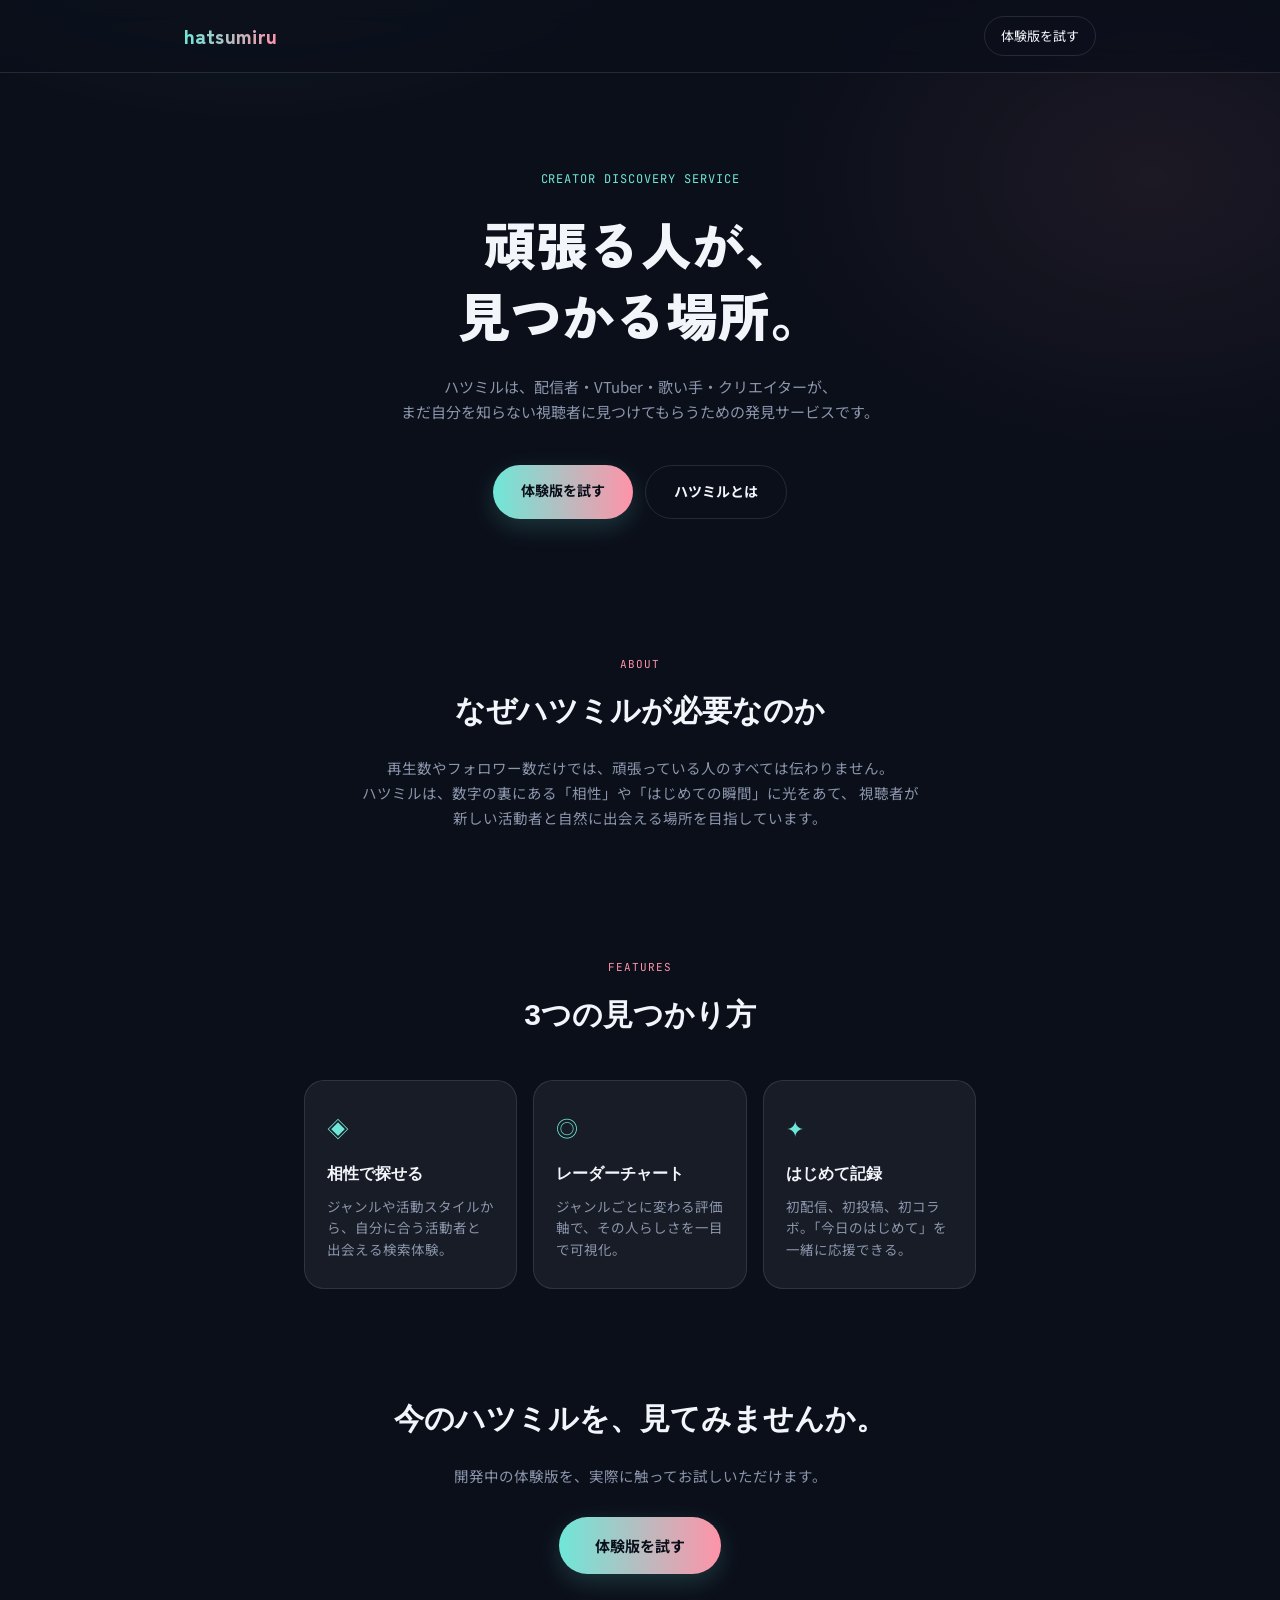
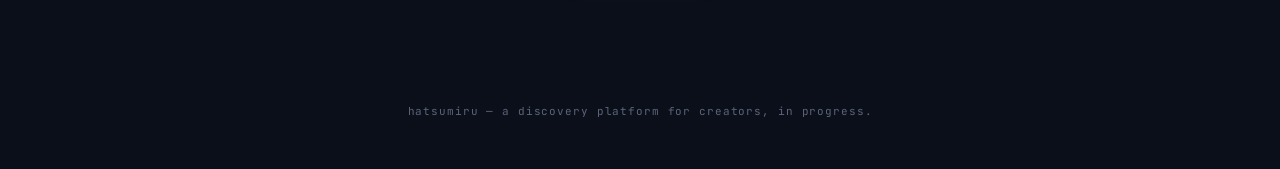
==== commit 0225dc54: "Revamp index.html for Hatsumiru website Updated HTML structure and content for the Hatsumiru website" ====
--- a/index.html
+++ b/index.html
@@ -1 +1,87 @@
-<!doctype html><html lang="ja"><head><meta charset="UTF-8"/><meta name="viewport" content="width=device-width, initial-scale=1.0"/><title>PrintStock</title><script type="module" crossorigin src="/assets/boot.js"></script><link rel="stylesheet" crossorigin href="/assets/index-DSxW56pE.css"></head><body><div id="root"></div></body></html>
+<!DOCTYPE html>
+<html lang="ja">
+<head>
+<meta charset="UTF-8">
+<meta name="viewport" content="width=device-width, initial-scale=1.0">
+<title>ハツミル - 頑張る人が、見つかる場所。</title>
+<meta name="description" content="ハツミルは、配信者・VTuber・歌い手・クリエイターが、まだ自分を知らない視聴者に見つけてもらうための発見サービスです。">
+<link rel="preconnect" href="https://fonts.googleapis.com">
+<link href="https://fonts.googleapis.com/css2?family=Zen+Kaku+Gothic+New:wght@500;700;900&family=Noto+Sans+JP:wght@400;500;700&family=JetBrains+Mono:wght@400;500&display=swap" rel="stylesheet">
+<link rel="stylesheet" href="styles.css">
+</head>
+<body>
+
+<div class="bg-glow"></div>
+
+<header class="nav">
+  <div class="nav-inner">
+    <span class="logo">hatsumiru</span>
+    <a href="mvp/" class="nav-cta">体験版を試す</a>
+  </div>
+</header>
+
+<main>
+
+  <section class="hero">
+    <p class="eyebrow mono">CREATOR DISCOVERY SERVICE</p>
+    <h1 class="hero-title">
+      頑張る人が、<br>見つかる場所。
+    </h1>
+    <p class="hero-lead">
+      ハツミルは、配信者・VTuber・歌い手・クリエイターが、<br class="br-pc">
+      まだ自分を知らない視聴者に見つけてもらうための発見サービスです。
+    </p>
+    <div class="hero-actions">
+      <a href="mvp/" class="btn btn-primary">体験版を試す</a>
+      <a href="#about" class="btn btn-ghost">ハツミルとは</a>
+    </div>
+  </section>
+
+  <section id="about" class="section">
+    <p class="section-label mono">ABOUT</p>
+    <h2 class="section-title">なぜハツミルが必要なのか</h2>
+    <p class="section-text">
+      再生数やフォロワー数だけでは、頑張っている人のすべては伝わりません。<br>
+      ハツミルは、数字の裏にある「相性」や「はじめての瞬間」に光をあて、
+      視聴者が新しい活動者と自然に出会える場所を目指しています。
+    </p>
+  </section>
+
+  <section class="section features">
+    <p class="section-label mono">FEATURES</p>
+    <h2 class="section-title">3つの見つかり方</h2>
+
+    <div class="feature-grid">
+      <div class="feature-card">
+        <div class="feature-icon">◈</div>
+        <h3>相性で探せる</h3>
+        <p>ジャンルや活動スタイルから、自分に合う活動者と出会える検索体験。</p>
+      </div>
+      <div class="feature-card">
+        <div class="feature-icon">◎</div>
+        <h3>レーダーチャート</h3>
+        <p>ジャンルごとに変わる評価軸で、その人らしさを一目で可視化。</p>
+      </div>
+      <div class="feature-card">
+        <div class="feature-icon">✦</div>
+        <h3>はじめて記録</h3>
+        <p>初配信、初投稿、初コラボ。「今日のはじめて」を一緒に応援できる。</p>
+      </div>
+    </div>
+  </section>
+
+  <section class="section cta">
+    <h2 class="section-title">今のハツミルを、見てみませんか。</h2>
+    <p class="section-text">開発中の体験版を、実際に触ってお試しいただけます。</p>
+    <a href="mvp/" class="btn btn-primary btn-large">体験版を試す</a>
+  </section>
+
+</main>
+
+<footer class="footer">
+  <p class="mono">hatsumiru — a discovery platform for creators, in progress.</p>
+</footer>
+
+<script src="script.js"></script>
+</body>
+</html>
--- a/styles.css
+++ b/styles.css
@@ -0,0 +1,201 @@
+:root{
+  --bg: #0B0F1A;
+  --bg-soft: #10162A;
+  --glass: rgba(255,255,255,0.055);
+  --glass-strong: rgba(255,255,255,0.09);
+  --border: rgba(255,255,255,0.11);
+  --aqua: #6EE7D8;
+  --aqua-dim: rgba(110,231,216,0.35);
+  --coral: #FF93A8;
+  --coral-dim: rgba(255,147,168,0.35);
+  --text: #F2F5FA;
+  --muted: #8B96AC;
+  --muted-dim: #5B647A;
+}
+
+*{ box-sizing: border-box; margin: 0; padding: 0; }
+
+html{ scroll-behavior: smooth; }
+
+body{
+  background:
+    radial-gradient(ellipse 800px 500px at 20% -10%, rgba(110,231,216,0.10), transparent 60%),
+    radial-gradient(ellipse 700px 500px at 90% 10%, rgba(255,147,168,0.07), transparent 55%),
+    var(--bg);
+  color: var(--text);
+  font-family: 'Noto Sans JP', sans-serif;
+  min-height: 100vh;
+  line-height: 1.7;
+  overflow-x: hidden;
+}
+
+.mono{ font-family: 'JetBrains Mono', monospace; letter-spacing: 0.08em; }
+
+h1, h2, h3, .logo{ font-family: 'Zen Kaku Gothic New', sans-serif; }
+
+a{ color: inherit; text-decoration: none; }
+
+/* Nav */
+.nav{
+  position: sticky;
+  top: 0;
+  z-index: 20;
+  backdrop-filter: blur(12px);
+  background: rgba(11,15,26,0.7);
+  border-bottom: 1px solid var(--border);
+}
+.nav-inner{
+  max-width: 960px;
+  margin: 0 auto;
+  padding: 16px 24px;
+  display: flex;
+  align-items: center;
+  justify-content: space-between;
+}
+.logo{
+  font-weight: 900;
+  font-size: 20px;
+  letter-spacing: 0.02em;
+  background: linear-gradient(90deg, var(--aqua), var(--coral));
+  -webkit-background-clip: text;
+  background-clip: text;
+  color: transparent;
+}
+.nav-cta{
+  font-size: 13px;
+  padding: 8px 16px;
+  border: 1px solid var(--border);
+  border-radius: 999px;
+  color: var(--text);
+  transition: border-color .2s, color .2s;
+}
+.nav-cta:hover{ border-color: var(--aqua-dim); color: var(--aqua); }
+
+/* Hero */
+.hero{
+  max-width: 720px;
+  margin: 0 auto;
+  padding: 96px 24px 72px;
+  text-align: center;
+}
+.eyebrow{
+  font-size: 12px;
+  color: var(--aqua);
+  margin-bottom: 20px;
+}
+.hero-title{
+  font-weight: 900;
+  font-size: clamp(32px, 6vw, 52px);
+  line-height: 1.35;
+  margin-bottom: 24px;
+}
+.hero-lead{
+  color: var(--muted);
+  font-size: 15px;
+  margin-bottom: 40px;
+}
+.br-pc{ display: inline; }
+
+.hero-actions{
+  display: flex;
+  gap: 12px;
+  justify-content: center;
+  flex-wrap: wrap;
+}
+
+.btn{
+  display: inline-block;
+  padding: 14px 28px;
+  border-radius: 999px;
+  font-weight: 700;
+  font-size: 14px;
+  transition: transform .2s, box-shadow .2s, border-color .2s;
+}
+.btn-primary{
+  background: linear-gradient(90deg, var(--aqua), var(--coral));
+  color: #0B0F1A;
+  box-shadow: 0 8px 24px rgba(110,231,216,0.18);
+}
+.btn-primary:hover{ transform: translateY(-2px); }
+.btn-ghost{
+  border: 1px solid var(--border);
+  color: var(--text);
+}
+.btn-ghost:hover{ border-color: var(--aqua-dim); color: var(--aqua); }
+.btn-large{ padding: 16px 36px; font-size: 15px; }
+
+/* Sections */
+.section{
+  max-width: 720px;
+  margin: 0 auto;
+  padding: 64px 24px;
+  text-align: center;
+}
+.section-label{
+  font-size: 11px;
+  color: var(--coral);
+  margin-bottom: 12px;
+}
+.section-title{
+  font-size: clamp(22px, 4vw, 30px);
+  font-weight: 700;
+  margin-bottom: 20px;
+}
+.section-text{
+  color: var(--muted);
+  font-size: 14.5px;
+  max-width: 560px;
+  margin: 0 auto;
+}
+
+/* Features */
+.feature-grid{
+  display: grid;
+  grid-template-columns: repeat(3, 1fr);
+  gap: 16px;
+  margin-top: 40px;
+  text-align: left;
+}
+.feature-card{
+  background: var(--glass);
+  border: 1px solid var(--border);
+  border-radius: 20px;
+  padding: 28px 22px;
+  transition: border-color .2s, transform .2s;
+}
+.feature-card:hover{
+  border-color: var(--aqua-dim);
+  transform: translateY(-4px);
+}
+.feature-icon{
+  font-size: 22px;
+  color: var(--aqua);
+  margin-bottom: 14px;
+}
+.feature-card h3{
+  font-size: 16px;
+  margin-bottom: 8px;
+}
+.feature-card p{
+  color: var(--muted);
+  font-size: 13.5px;
+  line-height: 1.6;
+}
+
+.cta{
+  padding-top: 40px;
+  padding-bottom: 96px;
+}
+.cta .btn{ margin-top: 28px; }
+
+.footer{
+  text-align: center;
+  padding: 32px 24px 48px;
+  color: var(--muted-dim);
+  font-size: 11px;
+}
+
+@media (max-width: 640px){
+  .feature-grid{ grid-template-columns: 1fr; }
+  .br-pc{ display: none; }
+}
